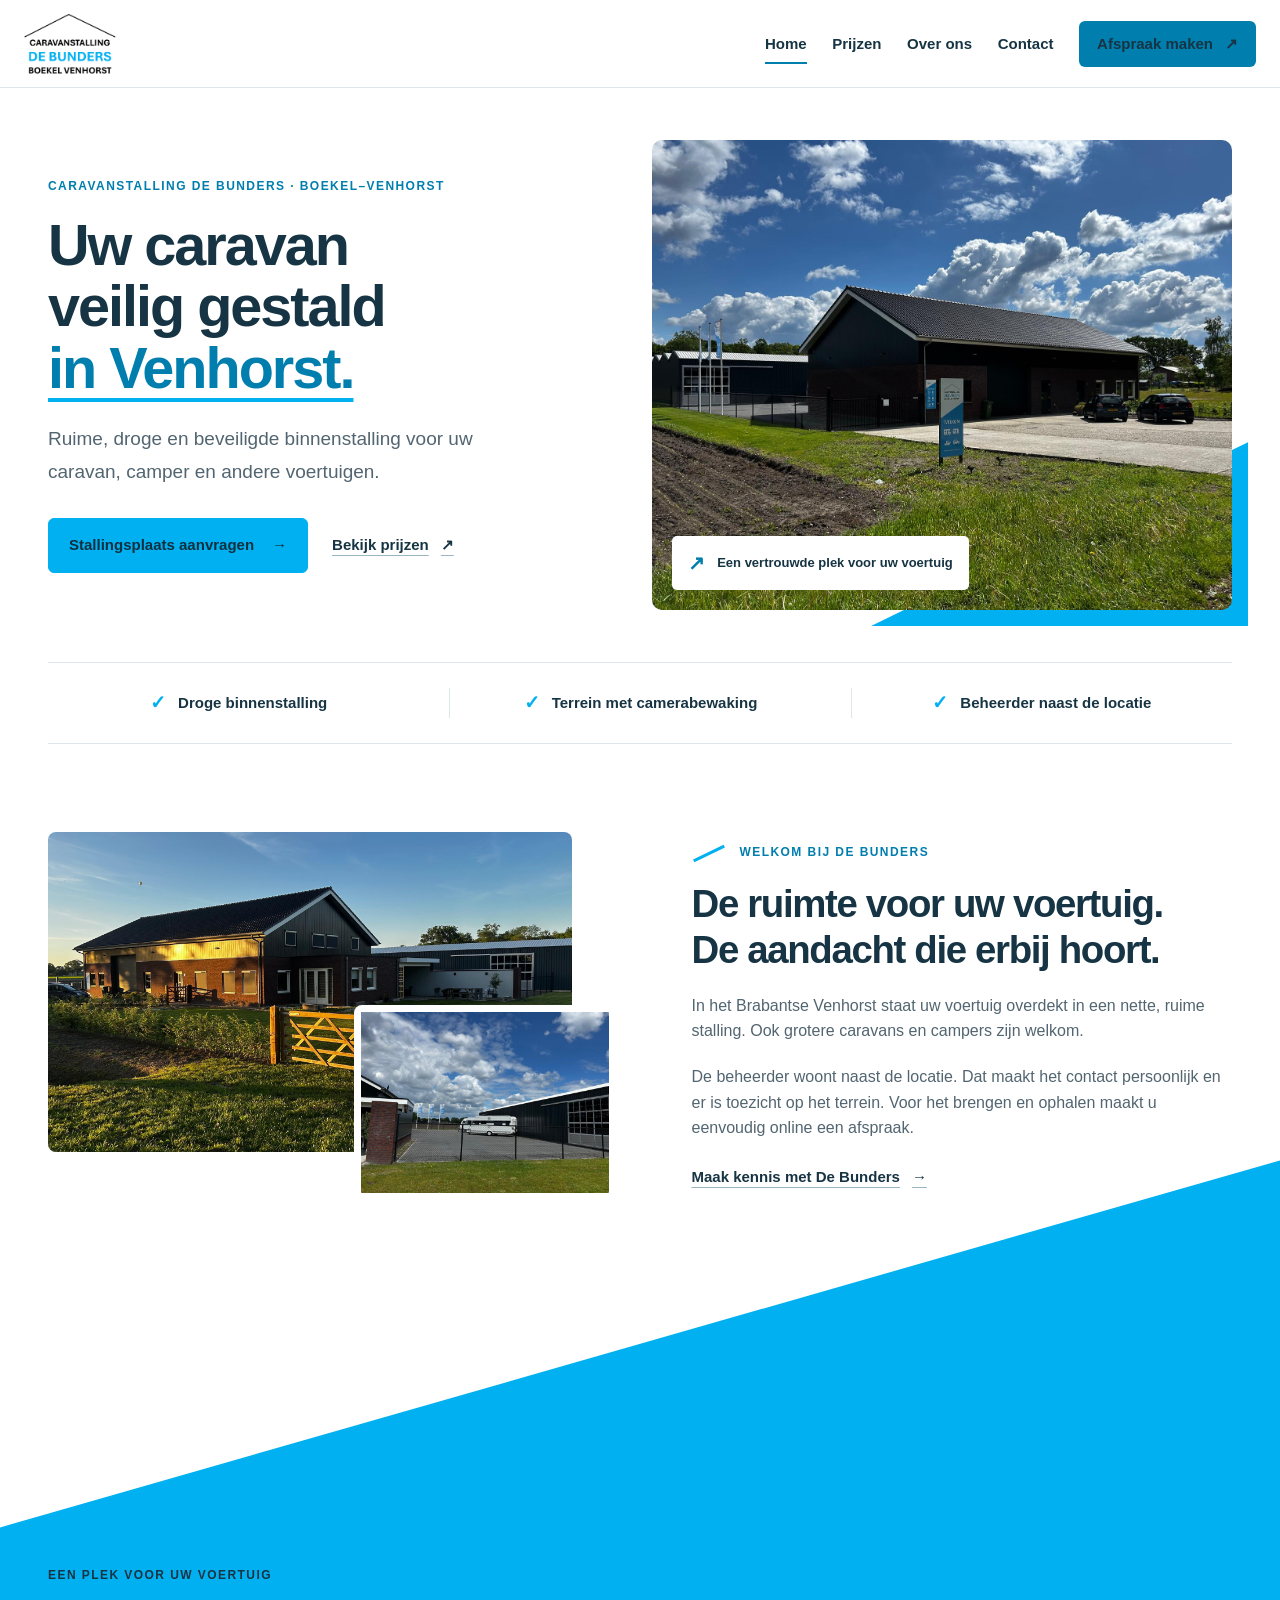
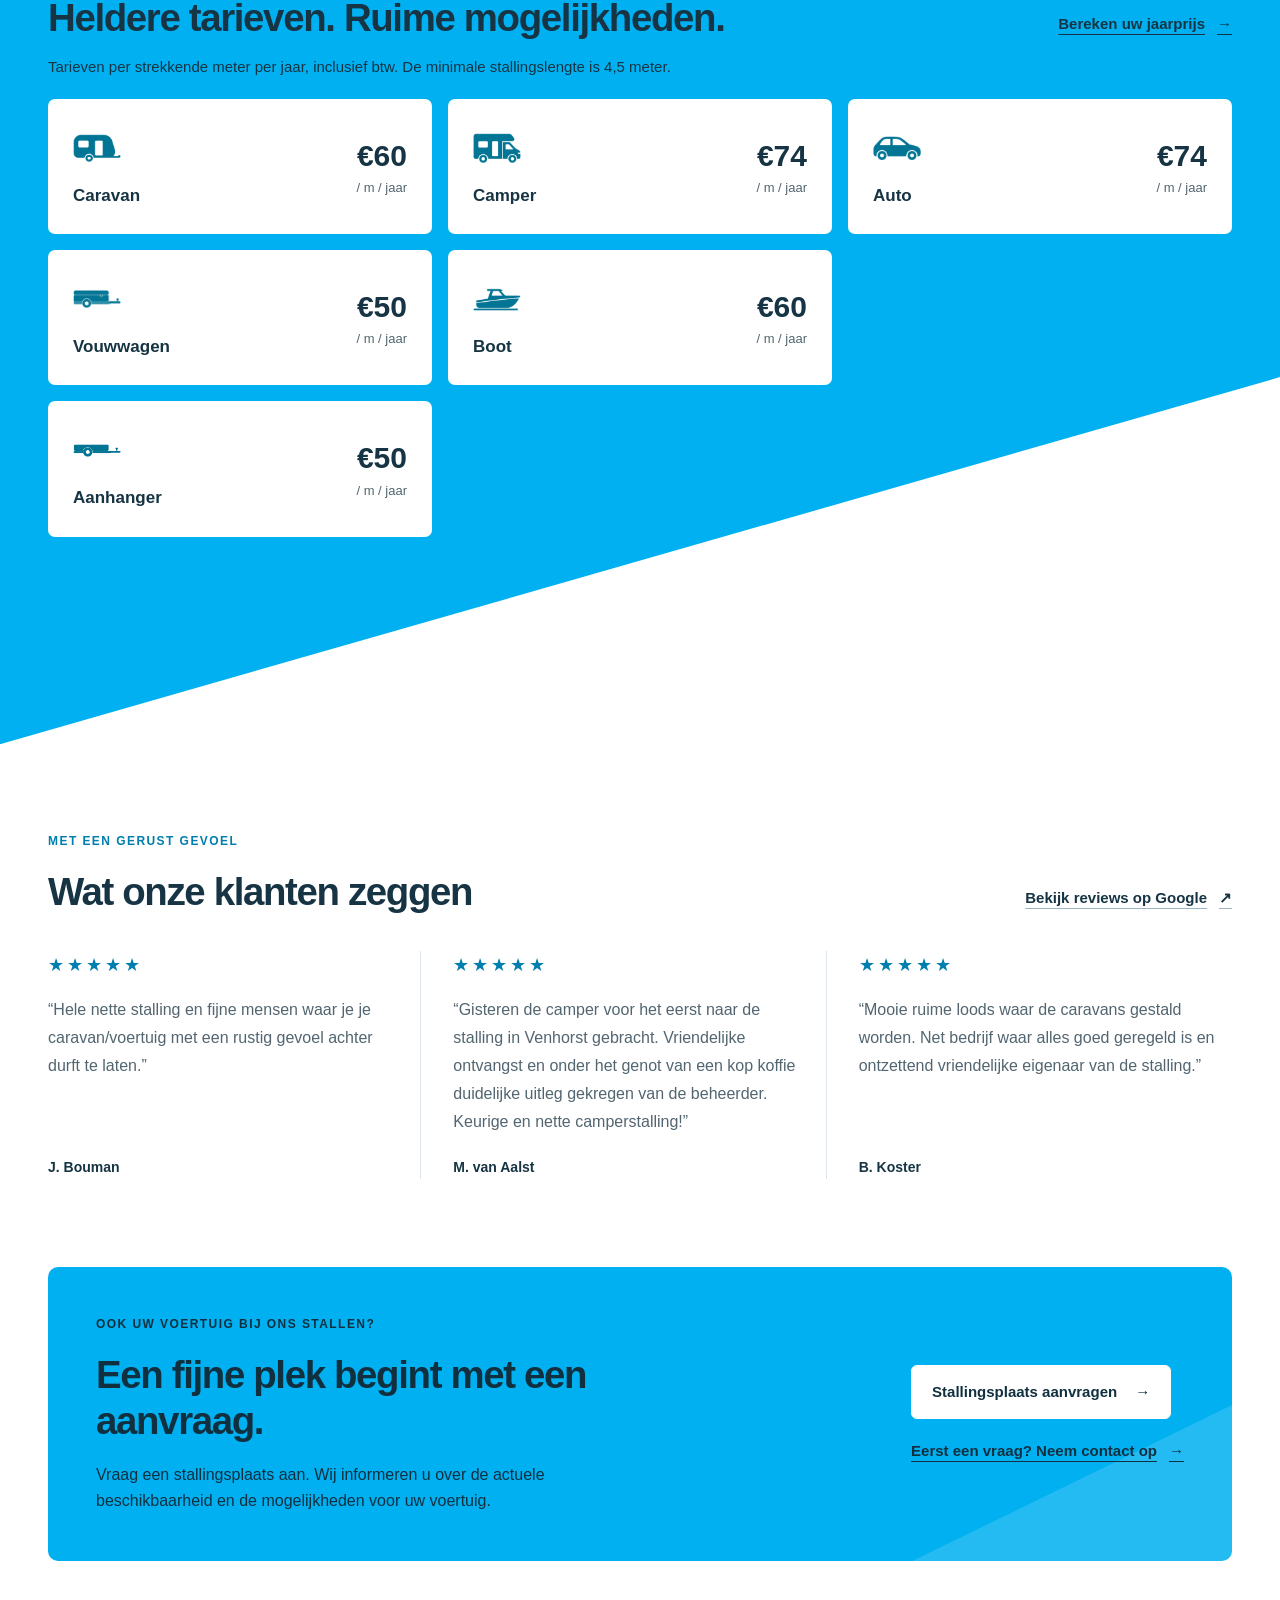
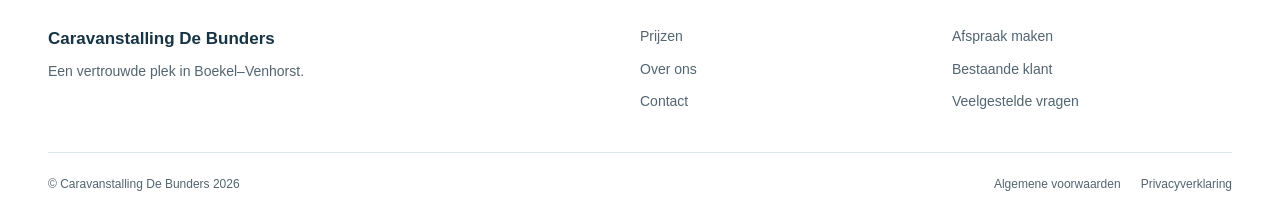
==== index.html @ 7980471f "Vernieuw de homepage met foto's, tarieven en reviews Introduceer aparte homepage- en subpagina-stijl" ====
﻿<!DOCTYPE html>
<html lang="nl">
<head>
  <meta charset="UTF-8">
  <meta name="viewport" content="width=device-width, initial-scale=1.0">
  <meta name="description" content="Veilige, droge en ruime binnenstalling in Venhorst voor uw caravan, camper en andere voertuigen. Bekijk onze tarieven of vraag een stallingsplaats aan bij De Bunders.">
  <title>Caravanstalling De Bunders | Veilig gestald in Venhorst</title>
  <link rel="stylesheet" href="assets/css/style.css">
  <link rel="stylesheet" href="assets/css/home.css">
  <link rel="icon" type="image/png" href="assets/images/Icon.png">
</head>
<body class="home-page">
  <a class="skip-link" href="#inhoud">Ga naar de inhoud</a>
  <header class="navbar">
    <a href="index.html" class="navbar-logo">
      <img src="assets/images/Icon.png" alt="Caravanstalling De Bunders – home" width="1040" height="601">
    </a>
    <button class="nav-toggle" type="button" aria-expanded="false" aria-controls="hoofdmenu">
      <span class="sr-only">Menu openen</span>
      <span></span><span></span><span></span>
    </button>
    <nav class="nav-links" id="hoofdmenu" aria-label="Hoofdnavigatie">
      <a href="index.html" aria-current="page">Home</a>
      <a href="prijzen.html">Prijzen</a>
      <a href="over.html">Over ons</a>
      <a href="contact.html">Contact</a>
      <a href="bestaande-klant.html#afspraak-maken" class="nav-appointment">Afspraak maken <span aria-hidden="true">↗</span></a>
    </nav>
  </header>
  <main id="inhoud">
    <section class="home-intro home-wrap" aria-labelledby="welkom-titel">
      <div class="home-intro-copy">
        <p class="home-eyebrow">Caravanstalling De Bunders · Boekel–Venhorst</p>
        <h1 id="welkom-titel">Uw caravan<br>veilig gestald<br><span>in Venhorst.</span></h1>
        <p class="home-lead">Ruime, droge en beveiligde binnenstalling voor uw caravan, camper en andere voertuigen.</p>
        <div class="home-actions">
          <a href="klant-worden.html" class="home-button">Stallingsplaats aanvragen <span aria-hidden="true">→</span></a>
          <a href="prijzen.html" class="home-text-link">Bekijk prijzen <span aria-hidden="true">↗</span></a>
        </div>
      </div>
      <figure class="home-intro-photo">
        <img src="assets/images/Foto Stalling.jpeg" alt="Het stallingsgebouw van De Bunders met de oprit en het afgesloten terrein" width="1600" height="1200" fetchpriority="high" decoding="async">
        <figcaption><span aria-hidden="true">↗</span> Een vertrouwde plek voor uw voertuig</figcaption>
      </figure>
    </section>
    <div class="home-assurances home-wrap" aria-label="De voordelen van onze stalling">
      <p><span aria-hidden="true">✓</span> Droge binnenstalling</p>
      <p><span aria-hidden="true">✓</span> Terrein met camerabewaking</p>
      <p><span aria-hidden="true">✓</span> Beheerder naast de locatie</p>
    </div>
    <section class="home-location home-wrap home-section" aria-labelledby="locatie-titel">
      <div class="home-location-photos">
        <img class="home-location-main" src="assets/images/Stalling afbeelding over.jpeg" alt="De stalling en de naastgelegen woning in de avondzon" width="4032" height="2268" loading="lazy" decoding="async">
        <img class="home-location-detail" src="assets/images/Foto Stalling 3.jpeg" alt="Caravan op het ruime, afgesloten terrein voor de stallingsloods" width="1600" height="1200" loading="lazy" decoding="async">
      </div>
      <div class="home-location-copy">
        <p class="home-eyebrow">Welkom bij De Bunders</p>
        <h2 id="locatie-titel">De ruimte voor uw voertuig.<br>De aandacht die erbij hoort.</h2>
        <p>In het Brabantse Venhorst staat uw voertuig overdekt in een nette, ruime stalling. Ook grotere caravans en campers zijn welkom.</p>
        <p>De beheerder woont naast de locatie. Dat maakt het contact persoonlijk en er is toezicht op het terrein. Voor het brengen en ophalen maakt u eenvoudig online een afspraak.</p>
        <a href="over.html" class="home-text-link">Maak kennis met De Bunders <span aria-hidden="true">→</span></a>
      </div>
    </section>
    <section class="home-rates home-section home-diagonal-band" aria-labelledby="tarieven-titel">
      <div class="home-wrap">
        <div class="home-section-heading">
          <div><p class="home-eyebrow">Een plek voor uw voertuig</p><h2 id="tarieven-titel">Heldere tarieven. Ruime mogelijkheden.</h2></div>
          <a href="prijzen.html" class="home-text-link">Bereken uw jaarprijs <span aria-hidden="true">→</span></a>
        </div>
        <p class="home-rates-intro">Tarieven per strekkende meter per jaar, inclusief btw. De minimale stallingslengte is 4,5 meter.</p>
        <dl class="home-vehicle-grid">
          <div class="home-vehicle"><dt><img src="assets/images/Caravan.png" alt="" width="48" height="48" loading="lazy">Caravan</dt><dd>€60 <span>/ m / jaar</span></dd></div>
          <div class="home-vehicle"><dt><img src="assets/images/Camper.png" alt="" width="48" height="48" loading="lazy">Camper</dt><dd>€74 <span>/ m / jaar</span></dd></div>
          <div class="home-vehicle"><dt><img src="assets/images/Auto.png" alt="" width="48" height="48" loading="lazy">Auto</dt><dd>€74 <span>/ m / jaar</span></dd></div>
          <div class="home-vehicle"><dt><img src="assets/images/Vouwwagen.png" alt="" width="48" height="48" loading="lazy">Vouwwagen</dt><dd>€50 <span>/ m / jaar</span></dd></div>
          <div class="home-vehicle"><dt><img src="assets/images/Boot.png" alt="" width="48" height="48" loading="lazy">Boot</dt><dd>€60 <span>/ m / jaar</span></dd></div>
          <div class="home-vehicle"><dt><img src="assets/images/Aanhanger2.png" alt="" width="48" height="48" loading="lazy">Aanhanger</dt><dd>€50 <span>/ m / jaar</span></dd></div>
        </dl>
      </div>
    </section>
    <section class="home-reviews home-wrap home-section" aria-labelledby="ervaringen-titel">
      <div class="home-section-heading">
        <div><p class="home-eyebrow">Met een gerust gevoel</p><h2 id="ervaringen-titel">Wat onze klanten zeggen</h2></div>
        <a href="https://www.google.com/search?q=Caravanstalling+De+Bunders+Venhorst+reviews" target="_blank" rel="noopener noreferrer" class="home-text-link">Bekijk reviews op Google <span aria-hidden="true">↗</span></a>
      </div>
      <div class="home-review-grid">
        <figure class="home-review">
          <div class="home-stars" role="img" aria-label="5 van 5 sterren">★★★★★</div>
          <blockquote><p>“Hele nette stalling en fijne mensen waar je je caravan/voertuig met een rustig gevoel achter durft te laten.”</p></blockquote>
          <figcaption>J. Bouman</figcaption>
        </figure>
        <figure class="home-review">
          <div class="home-stars" role="img" aria-label="5 van 5 sterren">★★★★★</div>
          <blockquote><p>“Gisteren de camper voor het eerst naar de stalling in Venhorst gebracht. Vriendelijke ontvangst en onder het genot van een kop koffie duidelijke uitleg gekregen van de beheerder. Keurige en nette camperstalling!”</p></blockquote>
          <figcaption>M. van Aalst</figcaption>
        </figure>
        <figure class="home-review">
          <div class="home-stars" role="img" aria-label="5 van 5 sterren">★★★★★</div>
          <blockquote><p>“Mooie ruime loods waar de caravans gestald worden. Net bedrijf waar alles goed geregeld is en ontzettend vriendelijke eigenaar van de stalling.”</p></blockquote>
          <figcaption>B. Koster</figcaption>
        </figure>
      </div>
    </section>
    <section class="home-request home-wrap" aria-labelledby="aanvraag-titel">
      <div>
        <p class="home-eyebrow">Ook uw voertuig bij ons stallen?</p>
        <h2 id="aanvraag-titel">Een fijne plek begint met een aanvraag.</h2>
        <p>Vraag een stallingsplaats aan. Wij informeren u over de actuele beschikbaarheid en de mogelijkheden voor uw voertuig.</p>
      </div>
      <div class="home-request-actions">
        <a href="klant-worden.html" class="home-button">Stallingsplaats aanvragen <span aria-hidden="true">→</span></a>
        <a href="contact.html" class="home-text-link">Eerst een vraag? Neem contact op <span aria-hidden="true">→</span></a>
      </div>
    </section>
  </main>
  <footer class="home-footer home-wrap">
    <div class="home-footer-grid">
      <div><p class="home-footer-brand">Caravanstalling De Bunders</p><p>Een vertrouwde plek in Boekel–Venhorst.</p></div>
      <nav aria-label="Meer informatie"><a href="prijzen.html">Prijzen</a><a href="over.html">Over ons</a><a href="contact.html">Contact</a></nav>
      <nav aria-label="Voor onze klanten"><a href="bestaande-klant.html#afspraak-maken">Afspraak maken</a><a href="bestaande-klant.html">Bestaande klant</a><a href="bestaande-klant.html#faq">Veelgestelde vragen</a></nav>
    </div>
    <div class="home-footer-bottom"><p>© Caravanstalling De Bunders 2026</p><div><a href="algemene-voorwaarden.html">Algemene voorwaarden</a><a href="privacyverklaring.html">Privacyverklaring</a></div></div>
  </footer>
  <script src="assets/js/navigation.js"></script>
</body>
</html>
---- assets/css/style.css ----
*{
  box-sizing:border-box;
}

html{
  scroll-behavior:smooth;
}

body{
  margin:0;
  padding:0;
  font-family:Aptos, sans-serif;
  overflow-x:hidden;
}

.hero,
.blue,
.diagonal,
.logo h1,
.logo h2,
.logo h3,
.navbar a,
.navbar a::after,
.card,
table,
th,
td,
.price-row,
.price-left,
small,
.footer,
.footer a,
.footer-bottom,
.cta-btn{
  transition:
    background-color 0.2s ease,
    color 0.2s ease,
    border-color 0.2s ease;
}

/* ================= NAVBAR ================= */

.navbar{
    position:fixed;
    top:30px;
    left:0;
    right:0;

    display:flex;
    justify-content:space-between;
    align-items:center;

    padding:0 clamp(20px,5vw,60px);

    z-index:10;
    
}

.navbar-logo img{
    height:60px;
    width:auto;
    display:block;
}

.subpage .hero,
.subpage .hero-content{
  min-height:58vh;
}

.nav-links{
    display:flex;
    gap:30px;
    align-items:center;
}

.navbar a{
  color:black;
  text-decoration:none;
  position:relative;
  transition:color 0.3s ease;
}

.navbar a::after{
  content:"";
  position:absolute;
  left:0;
  bottom:-6px;
  width:0;
  height:3px;
  background:rgb(0,176,240);
  transition:width 0.3s ease;
}

.navbar a:hover{
  color:rgb(0,176,240);
}

.navbar a:hover::after{
  width:100%;
}

.navbar-logo::after{
    display:none;
}

.navbar-logo:hover::after{
    display:none;
}

/* ================= HERO ================= */

.hero{
  position:relative;
  background:white;
  min-height:82vh;
  overflow:hidden;
}

.diagonal{
  position:absolute;
  inset:0;

  background:rgb(0,176,240);

  clip-path:polygon(
    0 100%,
    100% 20%,
    100% 100%,
    0 100%
  );
  margin-bottom:-1px;
}


.hero-content{
  max-width:1600px;
  margin:auto;

  display:flex;
  align-items:flex-start;

  min-height:82vh;

  padding:
    clamp(100px,12vw,160px)
    clamp(20px,5vw,70px)
    0
    clamp(20px,5vw,70px);

  position:relative;
  z-index:2;
}

.hero-image{

    flex:1;

    display:flex;
    justify-content:flex-end;
    align-items:center;

}

.hero-image img{

    width:200%;
    max-width:900px;

    height:450px;

    object-fit:cover;

    border-radius:30px;

    box-shadow:0 30px 60px rgba(0,0,0,.18);

    transition:.35s;

}

.hero-image img:hover{

    transform:scale(1.03);

}

/* ================= LOGO ================= */

.logo{
  position:relative;
  margin-top:20px;
  width:min(700px,90vw);
  transform:scale(0.8);
  transform-origin:top left;
}

@media (min-width:1600px){

  .logo{
    transform:scale(0.8) translateY(90px);
    transform-origin:top left;
  }

}

/* TITELS */

.logo h1{
  margin:0;
  font-size:clamp(28px,4vw,56px);
  font-weight:bold;
}

.logo h2{
  margin:0;
  font-size:clamp(42px,6vw,83px);
  font-weight:bold;
  color:rgb(0,176,240);
}

.logo h3{
  margin:0;
  font-size:clamp(28px,4vw,55px);
  font-weight:bold;
}

/* ================= BUTTON ================= */

.cta-btn{
  display:inline-block;
  margin-top:50px;

  text-decoration:none;
  font-size:clamp(18px,2vw,26px);
  font-weight:bold;

  color:white;
  background:rgb(0,176,240);

  padding:16px 40px;
  border-radius:14px;

  transition:
    transform 0.25s ease,
    box-shadow 0.25s ease;

  will-change:transform;
}

.cta-btn:hover{
  transform:translateY(-4px);
  box-shadow:0 12px 25px rgba(0,0,0,0.15);
}



/* ================= BLAUW GEDEELTE ================= */

.blue{
  background:rgb(0,176,240);
  color:white;

  min-height:100vh;

  padding:
    20px
    clamp(20px,5vw,60px);

  box-sizing:border-box;
}

.container{
  max-width:1600px;
  margin:auto;
}

.blue h1{
  text-align:center;
  font-size:clamp(32px,4vw, 40px);
  margin-bottom:40px;
}

.blue h2{
  text-align:center;
}

/* ================= FLEX ================= */

.flex{
  display:flex;
  flex-wrap:wrap;
  gap:30px;
  align-items:flex-start;
}

.half{
  flex:1 1 500px;
}

.quarter{
  flex:1 1 250px;
}

/* ================= CARDS ================= */

.card{
  background:rgba(255,255,255,0.08);

  border-radius:30px;
  padding:30px;

  transition:
    transform 0.3s ease,
    box-shadow 0.3s ease;

  will-change:transform;
}

.card:hover{
  transform:translateY(-8px);
  box-shadow:0 20px 40px rgba(0,0,0,0.15);
}

.vehicle-card{
  padding:18px 25px;
}

.vehicle-name{
    display:flex;
    align-items:center;
    gap:12px;

    color:black;
    font-weight:600;
}

.vehicle-name img{
    width:32px;
    height:32px;
    object-fit:contain;
}

/* ================= TABLE ================= */

table{
  width:100%;
  border-collapse:collapse;
  background:white;
  color:black;
  font-size:clamp(16px,1.5vw,22px);
  border-radius:20px;
  overflow:hidden;
}

th{
    text-align:left;
    padding:22px 20px;

    background:rgb(0,176,240);
    color:white;

    font-weight:bold;
}

td{
  padding:18px 20px;
  border-bottom:1px solid #e8e8e8;
}


/* ================= PRIJZEN ================= */

.price-row{
  display:flex;
  justify-content:space-between;
  align-items:center;

  gap:20px;

  padding:10px 0;

  border-bottom:1px solid rgba(255,255,255,0.25);

  font-size:clamp(16px,1.5vw,22px);

  transition:
    background 0.25s ease,
    padding-left 0.25s ease;
}

.price-row:hover{
  background:none;
}

.price-left{
  display:flex;
  align-items:center;
  gap:18px;
}

.price-left img{
  width:42px;
  height:42px;
  object-fit:contain;
}

small{
  font-size:14px;
}

.price-row-vehicle{
  display:flex;
  justify-content:space-between;
  align-items:center;

  gap:20px;

  padding:10px 0;

  font-size:clamp(16px,1.5vw,22px);
}

/* ================= VINKJES ================= */

.expectations{
  display:flex;
  justify-content:center;
  gap:100px;
  margin-top:30px;
}

.expectations p{
  margin:18px 0;
  font-size:18px;
}

.check{
  color:rgb(0,176,240);
  font-weight:bold;
}

/* ================= GALLERY ================= */

.gallery{
  margin-top:80px;
  margin-bottom:100px;

  display:flex;
  flex-wrap:wrap;

  gap:20px;
}

.gallery img{
  flex:1 1 350px;

  height:320px;

  object-fit:cover;

  border-radius:20px;

  transition:
    transform 0.4s ease,
    box-shadow 0.4s ease;

  will-change:transform;
}

.gallery img:hover{
  transform:scale(1.04);
  box-shadow:0 20px 40px rgba(0,0,0,0.18);
}

/* ================= FOOTER ================= */

.footer{
  background:white;
  padding:
    clamp(50px,6vw,70px)
    clamp(20px,6vw,80px);
}

.footer-grid{
  max-width:1400px;

  margin:auto;

  display:flex;
  justify-content:space-between;
  align-items:flex-start;

  gap:60px;
  flex-wrap:wrap;
}

.footer a{
  display:block;

  font-size:clamp(16px,1.0vw,20px);

  color:black;
  text-decoration:none;

  margin-bottom:18px;

  transition:
    color 0.25s ease,
    padding-left 0.25s ease;
}

.footer a:hover{
  color:rgb(0,176,240);
  padding-left:8px;
}

.footer-bottom{
  background:rgb(0,176,240);

  color:white;

  text-align:center;

  padding:18px;

  font-size:clamp(14px,1.2vw,18px);
}

/* ================= TABLET ================= */

@media (max-width:1100px){

  .roof{
    top:-140px;
  }

  .gallery img{
    height:280px;
  }
}

/* ================= MOBIEL ================= */

@media (max-width:900px){

  .navbar{
    position:static;

    justify-content:center;
    flex-wrap:wrap;

    padding:20px;

    background:white;
  }

  .hero{
    min-height:auto;
  }

  .hero-content{
    min-height:auto;

    padding:
      120px
      20px
      80px
      20px;
  }

  .logo{
    width:100%;
  }

  .roof{
    top:-110px;
    left:0;
  }

  .flex{
    flex-direction:column;
  }

  .half{
    width:100%;
  }

  .gallery{
    flex-direction:column;
  }

  .gallery img{
    width:100%;
    height:260px;
  }

  .footer-grid{
    flex-direction:column;
    gap:20px;
  }

  .price-row{
    flex-direction:column;
    align-items:flex-start;
  }
}

/* ================= KLEINE TELEFOONS ================= */

@media (max-width:500px){

  .roof{
    display:none;
  }

  .logo h1{
    font-size:28px;
  }

  .logo h2{
    font-size:42px;
  }

  .logo h3{
    font-size:28px;
  }

  .cta-btn{
    width:100%;
    text-align:center;
  }

  table{
    font-size:14px;
  }
}

/* ================= SCROLL THEME ================= */

body.scrolled .hero{
  background:rgb(0,176,240);
}

body.scrolled .diagonal{
  background:white;
}

body.scrolled .blue{
  background:white;
  color:black;
}

/* LOGO */

body.scrolled .logo h1,
body.scrolled .logo h2,
body.scrolled .logo h3{
  color:white;
}

/* NAVBAR */

body.scrolled .navbar{
  top:0;
  left:0;
  right:0;

  justify-content:space-between;

  background:rgb(0,176,240);

  padding:20px 40px;
}

body.scrolled .navbar a{
  color:white;
}

body.scrolled .navbar a::after{
  background:white;
}

.blue .check{
  color:white;
}

body.scrolled .blue .check{
  color:rgb(0,176,240);
}

body.scrolled .navbar-logo img{
  content:url("../images/Icon_wit.png");
}

/* KNOP */

body.scrolled .hero-btn{
  background:white;
  color:rgb(0,176,240);
}

/* TITELS ONDERSTE GEDEELTE */

body.scrolled .blue h1{
  color:black;
}

/* KAARTEN BLAUW HOUDEN */

body.scrolled .card{
  background:rgb(0,176,240);
  color:white;
}

/* TABEL WIT OP BLAUW HOUDEN */

body.scrolled table{
    background:white;
    color:black;
}

body.scrolled th{
    background:rgb(0,176,240);
    color:white;
}

body.scrolled td{
    color:black;
}

/* PRIJZEN WIT OP BLAUW HOUDEN */

body.scrolled .price-row{
  border-bottom:1px solid rgba(255,255,255,0.25);
}

body.scrolled .price-left,
body.scrolled small{
  color:white;
}

/* FOOTER BLAUW */

body.scrolled .footer{
  background:rgb(0,176,240);
}

body.scrolled .footer a{
  color:white;
}

body.scrolled .footer a:hover{
  color:white;
  opacity:0.8;
}

/* COPYRIGHT BALK WIT */

body.scrolled .footer-bottom{
  background:white;
  color:black;
}

.info-title{
  color:white;
}

body.scrolled .info-title{
  color:rgb(0,176,240);
}

.info-text{
  color:white;
}

body.scrolled .info-text{
  color:black;
}

/* ================= STATISCHE SUBPAGINA'S ================= */

.subpage .hero{
  background:rgb(0,176,240);
}

.subpage .diagonal{
  background:white;
}

.subpage .logo .page-hero-title{
  color:white;
}

.subpage .blue{
  background:white;
  color:black;
}

.subpage .navbar{
  top:0;
  padding:20px 40px;
  background:rgb(0,176,240);
}

.subpage .navbar a{
  color:white;
}

.subpage .navbar a::after{
  background:white;
}

.subpage .navbar-logo img{
  content:url("../images/Icon_wit.png");
}

.subpage .card{
  border:1px solid rgba(0,136,190,0.14);
  background:#f7fbfd;
  color:black;
}

.subpage .blue .check,
.subpage .info-title,
.subpage .legal-content h2{
  color:rgb(0,136,190);
}

.subpage .info-text{
  color:black;
}

.subpage .legal-updated{
  color:#555;
}

/* CALCULATOR */

.price-calculator{
    width:100%;
    background:white;
    border-radius:20px;
    overflow:hidden;
    box-shadow:0 15px 35px rgba(0,0,0,.08);
}

.price-calculator input{

    width:90px;

    padding:10px;

    border:2px solid rgb(0,176,240);

    border-radius:10px;

    text-align:center;

    font-size:16px;

}

.price-calculator .result{
  font-weight:bold;
}

/* ABOUT */

.timeline-row{
  display:flex;
  align-items:center;
  gap:80px;
  margin:120px 0;
  position:relative;
}

.timeline-row.reverse{
  flex-direction:row;
}

.timeline-text{
  flex:1;
}

.timeline-text h2{
  color:rgb(0,176,240);
  margin-bottom:20px;
}

.timeline-text p{
  font-size:18px;
  line-height:1.8;
}

.timeline-year{
  display:inline-block;

  background:rgb(0,176,240);
  color:white;

  padding:10px 20px;
  border-radius:999px;

  font-weight:bold;

  margin-bottom:25px;
}

.about-image{
  flex:1;
  overflow:hidden;
  border-radius:25px;
}

.about-image img{
  width:100%;
  display:block;
  border-radius:25px;

  transition:
    transform .5s ease,
    box-shadow .5s ease;
}

.about-image img:hover{
  transform:scale(1.05);
  box-shadow:0 20px 40px rgba(0,176,240,.25);
}

.timeline-row::before{
  content:"";

  position:absolute;

  left:50%;
  top:-60px;

  width:4px;
  height:120px;

  background:rgb(0,176,240);

  transform:translateX(-50%);
}

.timeline-row{
  opacity:0;
  transform:translateY(80px);
  transition:
    opacity 0.8s ease,
    transform 0.8s ease;
}

.timeline-row.show{
  opacity:1;
  transform:translateY(0);
}

/* ================= CONTACT PAGINA ================= */

.contact-flex{
    display:flex;
    align-items:center;
    justify-content:space-between;
    gap:80px;
    margin:80px 0;
}

.contact-info{
    flex:0 0 42%;
}

.contact-info h2{
    color:rgb(0,176,240);
    margin-bottom:40px;
    text-align:left;
}

.contact-item{
    display:flex;
    align-items:flex-start;
    gap:18px;
    margin-bottom:28px;
    font-size:22px;
    line-height:1.8;
}

.contact-item i{
    width:30px;
    color:rgb(0,176,240);
    font-size:24px;
    margin-top:4px;
    flex-shrink:0;
    text-align:center;
}

.contact-item span{
    display:block;
}

.contact-photo{
    flex:1;
}

.contact-photo img{
    width:100%;
    height:auto;
    display:block;

    border-radius:25px;
    box-shadow:0 20px 50px rgba(0,0,0,.15);

    transition:.35s;
}

.contact-photo img:hover{
    transform:scale(1.03);
}

@media(max-width:900px){

.contact-flex{
    flex-direction:column;
    gap:50px;
}

.contact-info,
.contact-photo{
    flex:1;
    width:100%;
}

.contact-photo img{
    margin:auto;
    max-width:100%;
}

}

.address{
    display:flex;
    flex-direction:column;
    gap:2px;
}

.address span{
    margin-left:0;
}

/* FAQ */

.faq-item{
    background:white;
    border-radius:18px;
    margin-bottom:18px;
    overflow:hidden;
    box-shadow:0 10px 25px rgba(0,0,0,.08);
}

.faq-question{
    width:100%;
    border:none;
    background:white;
    cursor:pointer;

    display:flex;
    justify-content:space-between;
    align-items:center;

    padding:24px 30px;

    font-size:20px;
    font-weight:600;

    color:#333;
}

.faq-question i{
    color:rgb(0,176,240);
    transition:.3s;
}

.faq-answer{
    max-height:0;
    overflow:hidden;
    transition:max-height .35s ease;
}

.faq-answer p{
    padding:0 30px 25px;
    line-height:1.8;
    margin:0;
}

.faq-item.active .faq-answer{
    max-height:250px;
}

.faq-item.active i{
    transform:rotate(180deg);
}

/* ================= BESTAANDE KLANT ================= */

.card{
    transition:
        transform .35s ease,
        box-shadow .35s ease;
}

.card:hover{

    transform:translateY(-10px);

    box-shadow:
    0 20px 45px rgba(0,176,240,.18);

}

html{
    scroll-behavior:smooth;
}

/* ================= REVIEWS ================= */

.reviews-section{
    margin:100px 0;
}

.reviews-section h1{
    text-align:center;
    margin-bottom:50px;
}

.reviews{
    display:flex;
    gap:20px;
    flex-wrap:wrap;
}

.review-card{

    flex:1 1 350px;

    background:white;
    color:#333;

    border-radius:25px;
    padding:35px;

    box-shadow:0 15px 35px rgba(0,0,0,.08);

    transition:
        transform .3s ease,
        box-shadow .3s ease;
}

.review-card:hover{
    transform:translateY(-8px);
    box-shadow:0 20px 45px rgba(0,176,240,.18);
}

.stars{
    color:rgb(0,176,240);
    font-size:28px;
    letter-spacing:4px;
    margin-bottom:20px;
}

.review-card p{
    line-height:1.8;
    font-size:17px;
    margin-bottom:25px;
}

.review-card h3{
    margin:0;
    color:rgb(0,176,240);
    font-size:18px;
}

/* ================= BASIS, TOEGANKELIJKHEID & MOBIEL ================= */

img{
  max-width:100%;
}

a:focus-visible,
button:focus-visible,
input:focus-visible,
[tabindex]:focus-visible{
  outline:3px solid #ffcf33;
  outline-offset:4px;
}

.skip-link{
  position:fixed;
  top:10px;
  left:10px;
  z-index:100;
  padding:12px 18px;
  border-radius:8px;
  color:white;
  background:#111;
  transform:translateY(-150%);
}

.skip-link:focus{
  transform:translateY(0);
}

.sr-only{
  position:absolute;
  width:1px;
  height:1px;
  padding:0;
  margin:-1px;
  overflow:hidden;
  clip:rect(0,0,0,0);
  white-space:nowrap;
  border:0;
}

.nav-toggle{
  display:none;
  width:46px;
  height:42px;
  padding:9px;
  border:0;
  border-radius:8px;
  color:inherit;
  background:transparent;
  cursor:pointer;
}

.nav-toggle > span:not(.sr-only){
  display:block;
  height:3px;
  margin:4px 0;
  border-radius:3px;
  background:currentColor;
}

.navbar a[aria-current="page"]::after{
  width:100%;
}

.logo .brand-primary,
.logo .brand-name,
.logo .brand-location{
  margin:0;
  line-height:1.05;
  font-weight:bold;
}

.logo .brand-primary{
  font-size:clamp(28px,4vw,56px);
}

.logo .brand-name{
  color:rgb(0,176,240);
  font-size:clamp(42px,6vw,83px);
}

.logo .brand-location{
  font-size:clamp(28px,4vw,55px);
}

.logo .page-hero-title{
  margin:0;
  max-width:100%;
  color:black;
  font-size:clamp(42px,6vw,83px);
  font-weight:bold;
  line-height:1.05;
}

body.scrolled .logo .brand-primary,
body.scrolled .logo .brand-name,
body.scrolled .logo .brand-location{
  color:white;
}

.section-title{
  margin-top:80px;
  text-align:center;
  font-size:clamp(32px,4vw,40px);
}

.section-title-spaced{
  margin-top:120px;
}

.table-scroll{
  width:100%;
  overflow-x:auto;
  border-radius:20px;
  -webkit-overflow-scrolling:touch;
}

.table-scroll table{
  min-width:850px;
}

.price-calculator .vehicle-name img{
  filter:brightness(0);
}

.reviews-section h2{
  text-align:center;
  margin-bottom:50px;
}

.contact-item a{
  color:inherit;
  text-decoration-thickness:2px;
  text-underline-offset:4px;
}

@media (max-width:900px){
  .navbar-logo img{
    content:url("../images/Icon_wit.png");
  }
}

@media (max-width:900px){
  .navbar,
  body.scrolled .navbar{
    position:fixed;
    top:0;
    left:0;
    right:0;
    justify-content:space-between;
    padding:12px 20px;
    background:rgb(0,176,240);
  }

  .subpage .navbar{
    padding:12px 20px;
  }

  .navbar a,
  body.scrolled .navbar a{
    color:white;
  }

  .nav-toggle{
    display:block;
    color:white;
  }

  .nav-links{
    position:absolute;
    top:100%;
    left:0;
    right:0;
    display:none;
    flex-direction:column;
    align-items:stretch;
    gap:0;
    padding:8px 20px 20px;
    background:rgb(0,176,240);
    box-shadow:0 12px 25px rgba(0,0,0,.15);
  }

  .nav-links.is-open{
    display:flex;
  }

  .nav-links a{
    padding:13px 4px;
  }

  .hero-content{
    padding-top:140px;
  }

  .subpage .hero,
  .subpage .hero-content{
    min-height:52vh;
  }

  .expectations{
    flex-direction:column;
    gap:0;
    align-items:flex-start;
    max-width:560px;
    margin-left:auto;
    margin-right:auto;
  }

  .timeline-row,
  .timeline-row.reverse{
    flex-direction:column;
    gap:35px;
    margin:70px 0;
  }

  .timeline-row::before{
    display:none;
  }

  .reviews-section{
    padding:0 20px;
  }

  .price-row-vehicle{
    flex-direction:column;
    align-items:flex-start;
  }

  .section-title-spaced{
    margin-top:70px;
  }
}

@media (max-width:500px){
  .logo .brand-primary,
  .logo .brand-location{
    font-size:28px;
  }

  .logo .brand-name{
    font-size:42px;
  }
}

@media (prefers-reduced-motion:reduce){
  *,
  *::before,
  *::after{
    scroll-behavior:auto !important;
    transition-duration:0.01ms !important;
    animation-duration:0.01ms !important;
    animation-iteration-count:1 !important;
  }

  .timeline-row{
    opacity:1;
    transform:none;
  }
}

.navbar-solid{
  top:0;
  padding-top:18px;
  padding-bottom:18px;
  color:white;
  background:rgb(0,176,240);
}

.navbar-solid a{
  color:white;
}

.navbar-solid a::after{
  background:white;
}

.legal-page{
  min-height:70vh;
  padding:150px clamp(20px,5vw,60px) 90px;
  background:#f7fbfd;
}

.legal-content{
  max-width:900px;
}

.legal-content h2{
  margin-top:38px;
  text-align:left;
  color:white;
}

.legal-content p{
  font-size:18px;
  line-height:1.8;
}

.legal-intro{
  font-size:21px !important;
}

.legal-updated{
  margin-top:50px;
  font-size:15px !important;
  color:rgba(255,255,255,0.8);
}

body.scrolled .legal-content h2{
  color:rgb(0,136,190);
}

body.scrolled .legal-updated{
  color:#555;
}

@media (min-width:901px){
  .subpage .hero,
  .subpage .hero-content{
    min-height:58vh;
  }
}

/* ================= GEDEELDE NAVBAR ================= */
:root { --roof-angle:-26deg; --roof-ratio:2.0503; }

.navbar,
body.scrolled .navbar,
.subpage .navbar,
.home-page:not(.scrolled) .navbar {
  top:0; left:0; right:0;
  height:88px;
  padding:0 max(24px, calc((100vw - 1240px) / 2));
  background:#fff;
  border-bottom:1px solid #dce6eb;
  isolation:isolate;
}
.navbar::before { content:none; }
.navbar-logo,
.subpage .navbar-logo {
  position:relative; align-self:center; margin:0; flex-shrink:0;
  opacity:1; visibility:visible; transform:none;
}
.navbar-logo img,
body.scrolled .navbar-logo img,
.subpage .navbar-logo img {
  height:60px; width:auto; content:url("../images/Icon.png");
}
.navbar .nav-links,
body.scrolled .navbar .nav-links {
  position:relative; align-self:center; height:auto; margin-left:auto;
  padding:0; gap:clamp(18px,2vw,30px); background:#fff;
}
.navbar .nav-links a,
body.scrolled .navbar .nav-links a,
.home-page:not(.scrolled) .navbar .nav-links a {
  display:flex; align-items:center; color:#163443;
  font-size:15px; font-weight:600; text-shadow:none;
}
.navbar .nav-links a:hover { color:#007eae; }
.navbar .nav-links a::after,
body.scrolled .navbar .nav-links a::after {
  bottom:-8px; height:2px; background:#007eae;
}
.navbar .nav-links .nav-appointment,
body.scrolled .navbar .nav-links .nav-appointment {
  padding:11px 18px; gap:12px; border-radius:6px;
  background:#007eae; color:#fff;
}
.navbar .nav-links .nav-appointment:hover { background:#00658d; }
.navbar .nav-links .nav-appointment::after { display:none; }

/* Een vaste verhouding houdt de daklijn op alle schermen op 26 graden. */
.subpage .diagonal {
  inset:auto 0 0 auto; width:min(52vw, 600px); height:auto;
  aspect-ratio:var(--roof-ratio);
  clip-path:polygon(0 100%,100% 0,100% 100%);
}

@media (max-width:900px) {
  .navbar, body.scrolled .navbar, .subpage .navbar,
  .home-page:not(.scrolled) .navbar { height:72px; padding:0 24px; }
  .navbar-logo img, body.scrolled .navbar-logo img { height:48px; }
  .nav-toggle {
    position:absolute; top:13px; right:18px; width:46px; height:46px;
    margin:0; color:#163443; background:transparent; z-index:2;
  }
  .nav-toggle > span:not(.sr-only) { background:currentColor; }
  .navbar .nav-links, body.scrolled .navbar .nav-links {
    position:absolute; top:100%; left:0; right:0;
    align-self:auto; height:auto; margin:0; padding:12px 24px 24px; gap:0;
    border-bottom:1px solid #dce6eb; box-shadow:0 12px 20px #16344310;
  }
  .navbar .nav-links a, body.scrolled .navbar .nav-links a { display:block; }
  .navbar .nav-links a::after, body.scrolled .navbar .nav-links a::after { bottom:7px; }
  .navbar .nav-links .nav-appointment { width:fit-content; margin-top:12px; }
}

/* Houd de afspraaksectie zichtbaar onder de vaste navigatie. */
#afspraak-maken { scroll-margin-top:110px; }
---- assets/css/home.css ----
/* Homepage: vaste kleuren en een rustige indeling, los van het scrollthema. */
.home-page {
  --home-ink:#163443;
  --home-muted:#526570;
  --home-accent:#007eae;
  --home-brand:#00b0f0;
  --home-line:#dce6eb;
  background:#fff;
  color:var(--home-ink);
  font-family:Aptos, "Segoe UI", sans-serif;
  line-height:1.6;
}
.home-page .home-wrap { width:min(1240px, calc(100% - 96px)); margin-inline:auto; }
.home-page h1, .home-page h2 { font-weight:650; letter-spacing:-.035em; }
.home-page h2 { margin:0; font-size:clamp(28px, 3vw, 40px); line-height:1.2; }
.home-page .home-eyebrow { margin:0 0 18px; color:var(--home-accent); font-size:12px; font-weight:700; letter-spacing:.12em; text-transform:uppercase; }
.home-section { padding-block:88px; }

/* De homepage gebruikt dezelfde rechte navigatie als de overige pagina's. */
.home-page .navbar, .home-page:not(.scrolled) .navbar { position:sticky; }
.home-page #inhoud { scroll-margin-top:110px; }

.home-intro { display:grid; grid-template-columns:1fr 1.05fr; align-items:center; gap:52px; padding-block:52px; }
.home-intro h1 { margin:0; font-size:clamp(42px, 4.5vw, 64px); line-height:1.07; }
.home-intro h1 span { color:var(--home-accent); text-decoration:underline; text-decoration-color:var(--home-brand); text-decoration-thickness:4px; text-underline-offset:10px; }
.home-lead { max-width:460px; margin:24px 0 0; color:var(--home-muted); font-size:19px; line-height:1.7; }
.home-actions { display:flex; align-items:center; flex-wrap:wrap; gap:20px 24px; margin-top:30px; }
.home-button { display:inline-flex; justify-content:center; align-items:center; gap:18px; padding:15px 20px; border:1px solid var(--home-brand); border-radius:6px; background:var(--home-brand); color:#103040; text-decoration:none; font-size:15px; font-weight:700; line-height:1.5; transition:background .2s; }
.home-button:hover { background:#70d9ff; border-color:#70d9ff; }
.home-text-link { display:inline-flex; align-items:center; gap:12px; color:var(--home-ink); font-size:15px; font-weight:650; text-decoration:underline; text-decoration-color:#9bb5c2; text-underline-offset:5px; }
.home-text-link:hover { color:var(--home-accent); text-decoration-color:currentColor; }
.home-intro-photo { position:relative; margin:0; isolation:isolate; }
.home-intro-photo::before { content:""; position:absolute; right:-16px; bottom:-16px; width:65%; aspect-ratio:var(--roof-ratio); background:var(--home-brand); clip-path:polygon(0 100%,100% 0,100% 100%); z-index:-1; }
.home-intro-photo > img { display:block; width:100%; height:470px; object-fit:cover; object-position:58% center; border-radius:10px; }
.home-intro-photo figcaption { position:absolute; bottom:20px; left:20px; right:20px; width:fit-content; max-width:calc(100% - 40px); display:flex; align-items:center; gap:12px; padding:11px 16px; border-radius:5px; background:#fff; font-size:13px; font-weight:600; }
.home-intro-photo figcaption span { color:var(--home-accent); font-size:20px; }
.home-assurances { display:grid; grid-template-columns:repeat(3,1fr); gap:20px; padding-block:25px; border-block:1px solid var(--home-line); }
.home-assurances p { display:flex; justify-content:center; align-items:center; gap:12px; margin:0; font-size:15px; font-weight:600; }
.home-assurances p + p { border-left:1px solid var(--home-line); }
.home-assurances span { color:var(--home-brand); font-size:19px; }

.home-location { display:grid; grid-template-columns:1.05fr 1fr; align-items:center; gap:76px; }
.home-location-photos { position:relative; padding:0 44px 48px 0; }
.home-location-main { display:block; width:100%; height:320px; object-fit:cover; border-radius:8px; }
.home-location-detail { position:absolute; right:0; bottom:0; width:46%; height:auto; aspect-ratio:4/3; object-fit:cover; border:7px solid white; border-radius:8px; }
.home-location-copy > p:not(.home-eyebrow) { color:var(--home-muted); margin:20px 0; font-size:16px; }
.home-location-copy > a { margin-top:4px; }
/* Het blauwe tarievenvlak heeft twee rustige, parallelle schuine randen.
   Een helling van 16 graden houdt de overgangen compact.
   Alleen de achtergrond wordt uitgesneden; tekst en kaarten blijven recht. */
.home-diagonal-band {
  --diagonal-depth:28.6745vw;
  position:relative;
  background:var(--home-brand);
  clip-path:polygon(
    0 var(--diagonal-depth), 100% 0,
    100% calc(100% - var(--diagonal-depth)), 0 100%
  );
}
.home-diagonal-band.home-section {
  margin-top:calc(-1 * clamp(40px, 10vw, 144px));
  padding-top:calc(var(--diagonal-depth) + clamp(24px, 3vw, 40px));
  padding-bottom:calc(var(--diagonal-depth) * .5 + 24px);
}
.home-page .home-rates .home-eyebrow,
.home-rates .home-rates-intro,
.home-rates .home-text-link { color:var(--home-ink); }
.home-rates .home-text-link { text-decoration-color:currentColor; }
.home-rates .home-text-link:hover { color:#00354b; }
.home-rates .home-vehicle { border-color:transparent; }
.home-section-heading { display:flex; align-items:flex-end; justify-content:space-between; gap:28px; }
.home-section-heading > a { flex-shrink:0; margin-bottom:5px; }
.home-rates-intro { color:var(--home-muted); margin:14px 0 20px; font-size:15px; }
.home-page .home-rates .home-eyebrow { margin-bottom:10px; }
.home-vehicle-grid { display:grid; grid-template-columns:repeat(3,1fr); gap:16px; margin:0; }
.home-vehicle-grid > :last-child { grid-column:1; grid-row:3; }
.home-vehicle { display:flex; align-items:center; justify-content:space-between; gap:16px; padding:24px; background:white; border:1px solid var(--home-line); border-radius:7px; }
.home-vehicle dt { display:flex; flex-direction:column; align-items:flex-start; gap:10px; font-size:17px; font-weight:650; }
.home-vehicle dt img { object-fit:contain; filter:brightness(0) saturate(100%) invert(36%) sepia(36%) saturate(1887%) hue-rotate(156deg) brightness(88%) contrast(101%); }
.home-vehicle dd { margin:0; text-align:right; font-size:30px; font-weight:650; line-height:1.25; }
.home-vehicle dd span { display:block; margin-top:6px; color:var(--home-muted); font-size:13px; font-weight:400; }
.home-review-grid { display:grid; grid-template-columns:repeat(3,1fr); gap:32px; margin-top:36px; }
.home-review { display:flex; flex-direction:column; margin:0; padding:0 24px 0 0; border-right:1px solid var(--home-line); }
.home-review:last-child { border:0; padding-right:0; }
.home-stars { color:var(--home-accent); letter-spacing:3px; font-size:18px; }
.home-review blockquote { margin:16px 0 20px; color:var(--home-muted); font-size:16px; line-height:1.75; }
.home-review blockquote p { margin:0; }
.home-review figcaption { margin-top:auto; font-size:14px; font-weight:650; }
.home-request { display:grid; grid-template-columns:1.25fr 1fr; align-items:center; gap:56px; padding:48px; border-radius:10px; background:var(--home-brand); color:#103040; }
.home-request .home-eyebrow, .home-request p:not(.home-eyebrow) { color:#103040; }
.home-request .home-button { background:white; border-color:white; }
.home-request .home-button:hover { background:#eaf7fc; border-color:#eaf7fc; }
.home-request .home-text-link { color:#103040; text-decoration-color:#103040; }
.home-request h2 { max-width:540px; }
.home-request p:not(.home-eyebrow) { max-width:510px; margin:18px 0 0; color:#103040; }
.home-request-actions { display:flex; flex-direction:column; align-items:flex-start; gap:20px; justify-self:end; }
.home-footer { padding-top:64px; font-size:14px; color:var(--home-muted); }
.home-footer-grid { display:grid; grid-template-columns:2fr 1fr 1fr; gap:32px; padding-bottom:40px; }
.home-footer-brand { margin:0; color:var(--home-ink); font-size:17px; font-weight:700; }
.home-footer-grid p + p { margin:8px 0 0; }
.home-footer nav { display:flex; flex-direction:column; align-items:flex-start; gap:10px; }
.home-footer a { color:var(--home-muted); text-decoration:none; }
.home-footer a:hover { color:var(--home-accent); text-decoration:underline; text-underline-offset:4px; }
.home-footer-bottom { display:flex; justify-content:space-between; flex-wrap:wrap; gap:16px; padding-block:22px; border-top:1px solid var(--home-line); font-size:12px; }
.home-footer-bottom p { margin:0; }
.home-footer-bottom > div { display:flex; flex-wrap:wrap; gap:20px; }

@media (max-width:1100px) {
  .home-intro { gap:32px; }
  .home-intro-photo > img { height:440px; }
  .home-location { gap:40px; }
  .home-section-heading { align-items:flex-start; flex-direction:column; gap:20px; }
  .home-request { gap:32px; padding:36px; }
}
@media (max-width:900px) {
  .home-page .home-wrap { width:calc(100% - 48px); }
  .home-intro { gap:24px; padding-block:60px 40px; }
  .home-intro h1 { font-size:clamp(37px, 5.4vw, 48px); }
  .home-intro .home-eyebrow { font-size:11px; letter-spacing:.08em; }
  .home-lead { font-size:17px; }
  .home-intro-photo > img { height:420px; }
  .home-intro-photo figcaption { left:12px; right:12px; bottom:12px; max-width:calc(100% - 24px); padding:8px 12px; }
  .home-assurances { gap:12px; }
  .home-assurances p { font-size:13px; gap:8px; }
  .home-section { padding-block:64px; }
  .home-location { gap:32px; }
  .home-location-photos { padding:0 20px 40px 0; }
  .home-location-main { height:340px; }
  .home-location-detail { width:64%; }
  .home-vehicle-grid { grid-template-columns:repeat(2,1fr); }
  .home-vehicle-grid > :last-child { grid-column:auto; grid-row:auto; }
  .home-review-grid { gap:20px; }
  .home-review { padding-right:20px; }
  .home-request { grid-template-columns:1fr; gap:24px; }
  .home-request-actions { justify-self:start; }
}
@media (max-width:650px) {
  .home-page .home-wrap { width:calc(100% - 40px); }
  .home-intro { grid-template-columns:1fr; gap:36px; padding-block:60px 40px; }
  .home-intro-photo::before { right:-12px; bottom:-12px; }
  .home-intro h1 { font-size:clamp(39px, 10vw, 54px); }
  .home-lead { margin-top:20px; }
  .home-actions { margin-top:24px; gap:18px 24px; }
  .home-intro-photo > img { height:auto; aspect-ratio:4/3; }
  .home-assurances { grid-template-columns:1fr; gap:12px; padding-block:22px; }
  .home-assurances p { justify-content:flex-start; font-size:14px; gap:12px; }
  .home-assurances p + p { border:0; }
  .home-section { padding-block:48px; }
  .home-location { grid-template-columns:1fr; gap:32px; }
  .home-location-main { height:auto; aspect-ratio:4/3; }
  .home-location-detail { width:46%; }
  .home-vehicle-grid { gap:12px; }
  .home-vehicle { padding:18px 14px; flex-direction:column; align-items:flex-start; gap:16px; }
  .home-vehicle dt { font-size:16px; }
  .home-vehicle dd { text-align:left; font-size:28px; }
  .home-vehicle dd span { display:inline; margin-left:4px; font-size:11px; }
  .home-review-grid { grid-template-columns:1fr; gap:24px; margin-top:28px; }
  .home-review, .home-review:last-child { padding:0 0 24px; border:0; border-bottom:1px solid var(--home-line); }
  .home-review:last-child { padding-bottom:0; border-bottom:0; }
  .home-request { padding:28px 22px; }
  .home-request-actions { align-items:stretch; width:100%; }
  .home-request-actions .home-button { gap:10px; padding-inline:12px; font-size:14px; }
  .home-request-actions .home-text-link { font-size:14px; }
  .home-footer { padding-top:44px; }
  .home-footer-grid { grid-template-columns:1fr 1fr; gap:28px 20px; }
  .home-footer-grid > div { grid-column:1 / -1; }
}

/* Kleine daklijnen herhalen het logo zonder de inhoud schuin te zetten. */
.home-location-copy .home-eyebrow::before {
  content:""; display:inline-block; width:34px; height:3px;
  margin-right:14px; vertical-align:middle; background:var(--home-brand);
  transform:rotate(var(--roof-angle));
}
.home-request { position:relative; isolation:isolate; overflow:hidden; }
.home-request::before {
  content:""; position:absolute; right:0; bottom:0;
  width:clamp(160px, 28vw, 320px); aspect-ratio:var(--roof-ratio);
  background:#ffffff24; clip-path:polygon(0 100%,100% 0,100% 100%); z-index:-1;
}
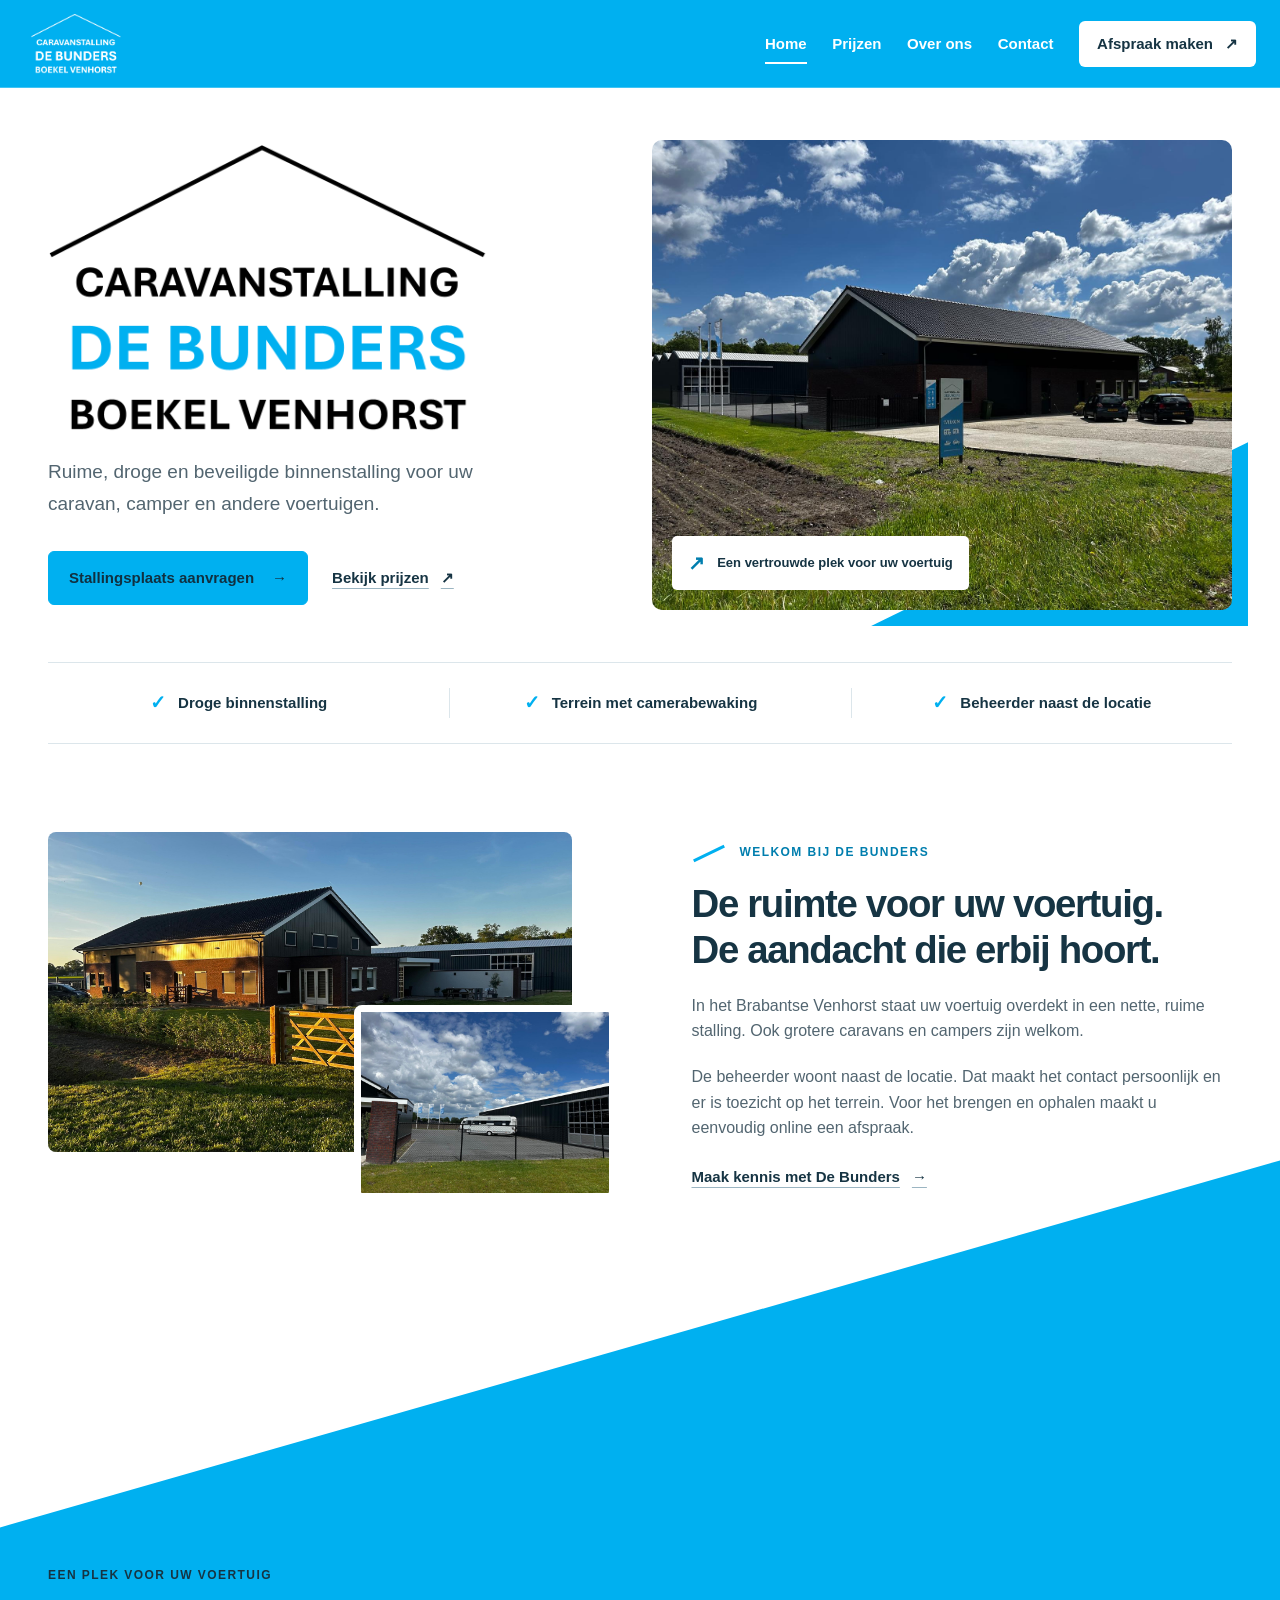
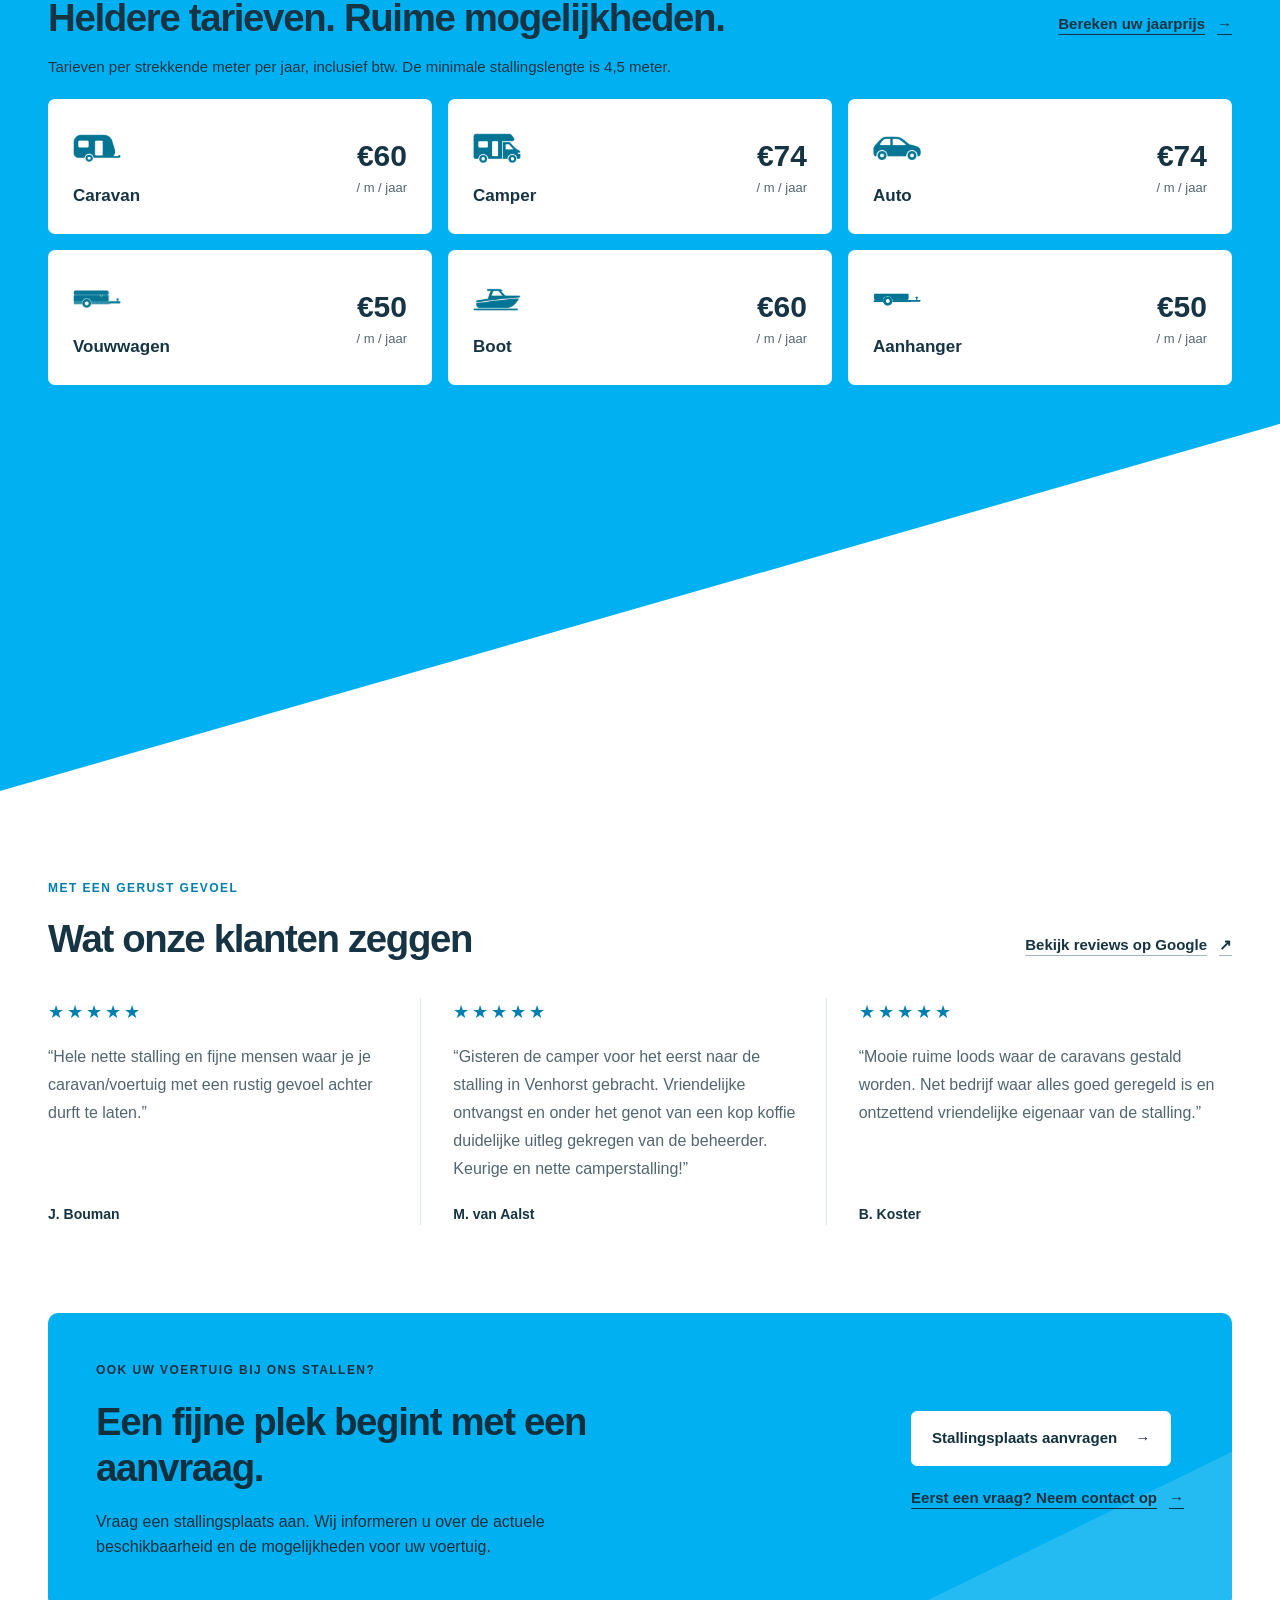
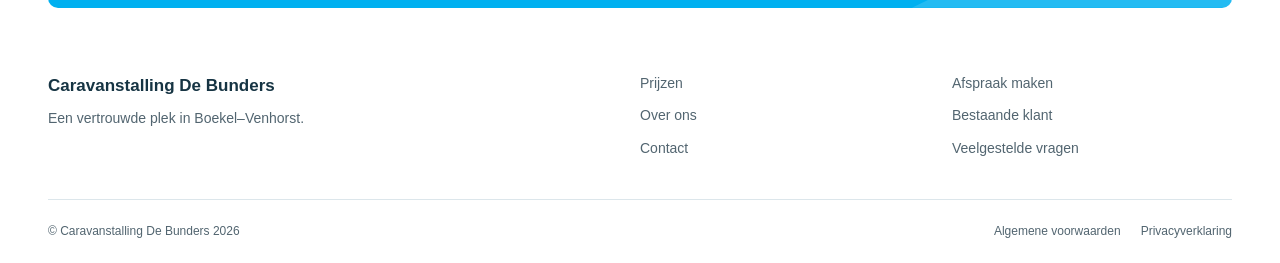
==== commit 11f0c69d: "Trek de nieuwe stijl door naar alle pagina's Vernieuw de calculator, klantpagina's en footer. Maak d" ====
--- a/index.html
+++ b/index.html
@@ -1,4 +1,4 @@
-﻿<!DOCTYPE html>
+<!DOCTYPE html>
 <html lang="nl">
 <head>
   <meta charset="UTF-8">
@@ -13,7 +13,7 @@
   <a class="skip-link" href="#inhoud">Ga naar de inhoud</a>
   <header class="navbar">
     <a href="index.html" class="navbar-logo">
-      <img src="assets/images/Icon.png" alt="Caravanstalling De Bunders – home" width="1040" height="601">
+      <img src="assets/images/Icon_wit.png" alt="Caravanstalling De Bunders – home" width="1040" height="601">
     </a>
     <button class="nav-toggle" type="button" aria-expanded="false" aria-controls="hoofdmenu">
       <span class="sr-only">Menu openen</span>
@@ -30,8 +30,7 @@
   <main id="inhoud">
     <section class="home-intro home-wrap" aria-labelledby="welkom-titel">
       <div class="home-intro-copy">
-        <p class="home-eyebrow">Caravanstalling De Bunders · Boekel–Venhorst</p>
-        <h1 id="welkom-titel">Uw caravan<br>veilig gestald<br><span>in Venhorst.</span></h1>
+        <h1 id="welkom-titel" class="home-brand-heading"><img class="home-brand-logo" src="assets/images/Icon.png" alt="Caravanstalling De Bunders Boekel–Venhorst" width="928" height="606" decoding="async"></h1>
         <p class="home-lead">Ruime, droge en beveiligde binnenstalling voor uw caravan, camper en andere voertuigen.</p>
         <div class="home-actions">
           <a href="klant-worden.html" class="home-button">Stallingsplaats aanvragen <span aria-hidden="true">→</span></a>
--- a/assets/css/style.css
+++ b/assets/css/style.css
@@ -1513,8 +1513,8 @@
   top:0; left:0; right:0;
   height:88px;
   padding:0 max(24px, calc((100vw - 1240px) / 2));
-  background:#fff;
-  border-bottom:1px solid #dce6eb;
+  background:#00b0f0;
+  border-bottom:1px solid #ffffff40;
   isolation:isolate;
 }
 .navbar::before { content:none; }
@@ -1526,30 +1526,33 @@
 .navbar-logo img,
 body.scrolled .navbar-logo img,
 .subpage .navbar-logo img {
-  height:60px; width:auto; content:url("../images/Icon.png");
+  height:60px; width:auto; content:url("../images/Icon_wit.png");
 }
 .navbar .nav-links,
 body.scrolled .navbar .nav-links {
   position:relative; align-self:center; height:auto; margin-left:auto;
-  padding:0; gap:clamp(18px,2vw,30px); background:#fff;
+  padding:0; gap:clamp(18px,2vw,30px); background:#00b0f0;
 }
 .navbar .nav-links a,
 body.scrolled .navbar .nav-links a,
 .home-page:not(.scrolled) .navbar .nav-links a {
-  display:flex; align-items:center; color:#163443;
+  display:flex; align-items:center; color:#fff;
   font-size:15px; font-weight:600; text-shadow:none;
 }
-.navbar .nav-links a:hover { color:#007eae; }
+.navbar .nav-links a:hover { color:#fff; }
 .navbar .nav-links a::after,
 body.scrolled .navbar .nav-links a::after {
-  bottom:-8px; height:2px; background:#007eae;
+  bottom:-8px; height:2px; background:#fff;
 }
 .navbar .nav-links .nav-appointment,
-body.scrolled .navbar .nav-links .nav-appointment {
+body.scrolled .navbar .nav-links .nav-appointment,
+.home-page:not(.scrolled) .navbar .nav-links .nav-appointment {
   padding:11px 18px; gap:12px; border-radius:6px;
-  background:#007eae; color:#fff;
-}
-.navbar .nav-links .nav-appointment:hover { background:#00658d; }
+  background:#fff; color:#163443;
+}
+.navbar .nav-links .nav-appointment:hover,
+body.scrolled .navbar .nav-links .nav-appointment:hover,
+.home-page:not(.scrolled) .navbar .nav-links .nav-appointment:hover { background:#eaf7fc; }
 .navbar .nav-links .nav-appointment::after { display:none; }
 
 /* Een vaste verhouding houdt de daklijn op alle schermen op 26 graden. */
@@ -1565,13 +1568,13 @@
   .navbar-logo img, body.scrolled .navbar-logo img { height:48px; }
   .nav-toggle {
     position:absolute; top:13px; right:18px; width:46px; height:46px;
-    margin:0; color:#163443; background:transparent; z-index:2;
+    margin:0; color:#fff; background:transparent; z-index:2;
   }
   .nav-toggle > span:not(.sr-only) { background:currentColor; }
   .navbar .nav-links, body.scrolled .navbar .nav-links {
     position:absolute; top:100%; left:0; right:0;
     align-self:auto; height:auto; margin:0; padding:12px 24px 24px; gap:0;
-    border-bottom:1px solid #dce6eb; box-shadow:0 12px 20px #16344310;
+    border-bottom:1px solid #ffffff40; box-shadow:0 12px 20px #16344310;
   }
   .navbar .nav-links a, body.scrolled .navbar .nav-links a { display:block; }
   .navbar .nav-links a::after, body.scrolled .navbar .nav-links a::after { bottom:7px; }
--- a/assets/css/home.css
+++ b/assets/css/home.css
@@ -22,6 +22,8 @@
 
 .home-intro { display:grid; grid-template-columns:1fr 1.05fr; align-items:center; gap:52px; padding-block:52px; }
 .home-intro h1 { margin:0; font-size:clamp(42px, 4.5vw, 64px); line-height:1.07; }
+.home-intro .home-brand-heading { line-height:0; }
+.home-brand-logo { display:block; width:85%; max-width:440px; height:auto; }
 .home-intro h1 span { color:var(--home-accent); text-decoration:underline; text-decoration-color:var(--home-brand); text-decoration-thickness:4px; text-underline-offset:10px; }
 .home-lead { max-width:460px; margin:24px 0 0; color:var(--home-muted); font-size:19px; line-height:1.7; }
 .home-actions { display:flex; align-items:center; flex-wrap:wrap; gap:20px 24px; margin-top:30px; }
@@ -60,7 +62,7 @@
 .home-diagonal-band.home-section {
   margin-top:calc(-1 * clamp(40px, 10vw, 144px));
   padding-top:calc(var(--diagonal-depth) + clamp(24px, 3vw, 40px));
-  padding-bottom:calc(var(--diagonal-depth) * .5 + 24px);
+  padding-bottom:calc(var(--diagonal-depth) + clamp(24px, 3vw, 40px));
 }
 .home-page .home-rates .home-eyebrow,
 .home-rates .home-rates-intro,
@@ -73,7 +75,6 @@
 .home-rates-intro { color:var(--home-muted); margin:14px 0 20px; font-size:15px; }
 .home-page .home-rates .home-eyebrow { margin-bottom:10px; }
 .home-vehicle-grid { display:grid; grid-template-columns:repeat(3,1fr); gap:16px; margin:0; }
-.home-vehicle-grid > :last-child { grid-column:1; grid-row:3; }
 .home-vehicle { display:flex; align-items:center; justify-content:space-between; gap:16px; padding:24px; background:white; border:1px solid var(--home-line); border-radius:7px; }
 .home-vehicle dt { display:flex; flex-direction:column; align-items:flex-start; gap:10px; font-size:17px; font-weight:650; }
 .home-vehicle dt img { object-fit:contain; filter:brightness(0) saturate(100%) invert(36%) sepia(36%) saturate(1887%) hue-rotate(156deg) brightness(88%) contrast(101%); }
@@ -128,7 +129,6 @@
   .home-location-main { height:340px; }
   .home-location-detail { width:64%; }
   .home-vehicle-grid { grid-template-columns:repeat(2,1fr); }
-  .home-vehicle-grid > :last-child { grid-column:auto; grid-row:auto; }
   .home-review-grid { gap:20px; }
   .home-review { padding-right:20px; }
   .home-request { grid-template-columns:1fr; gap:24px; }
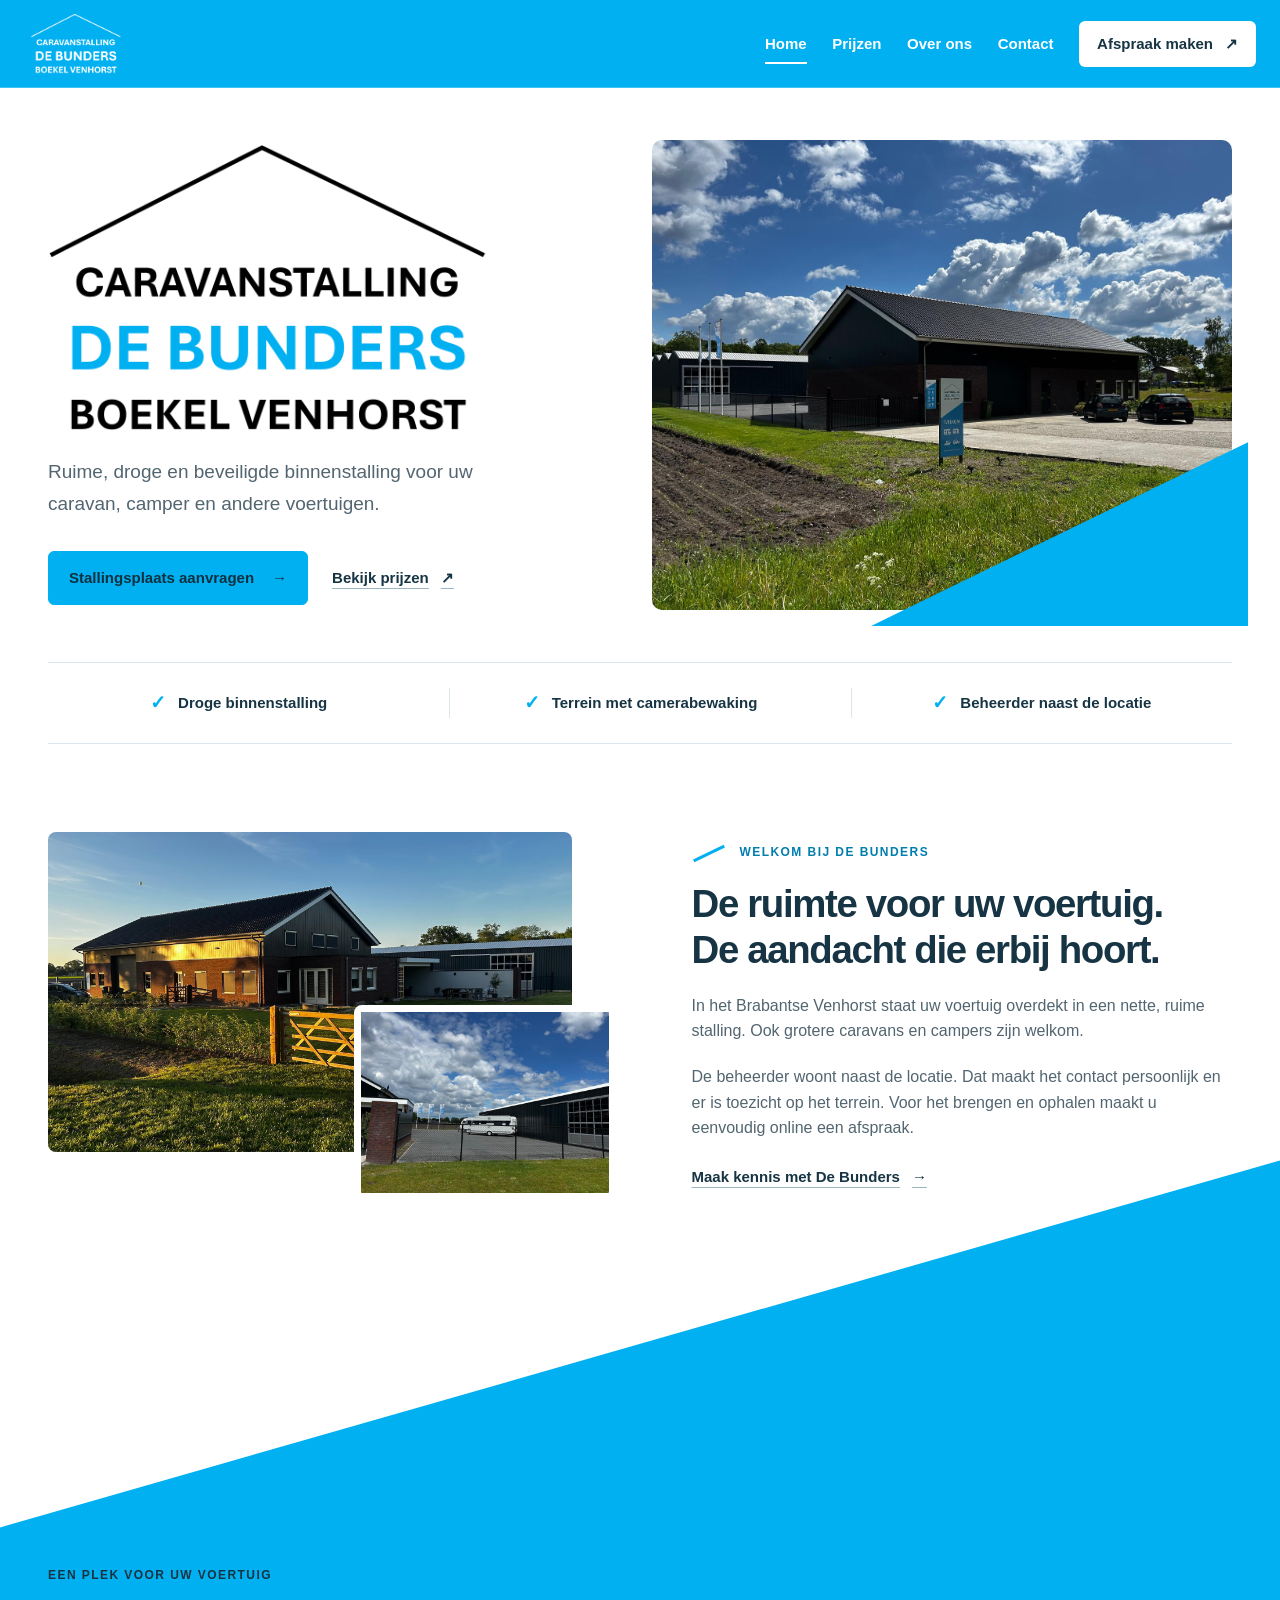
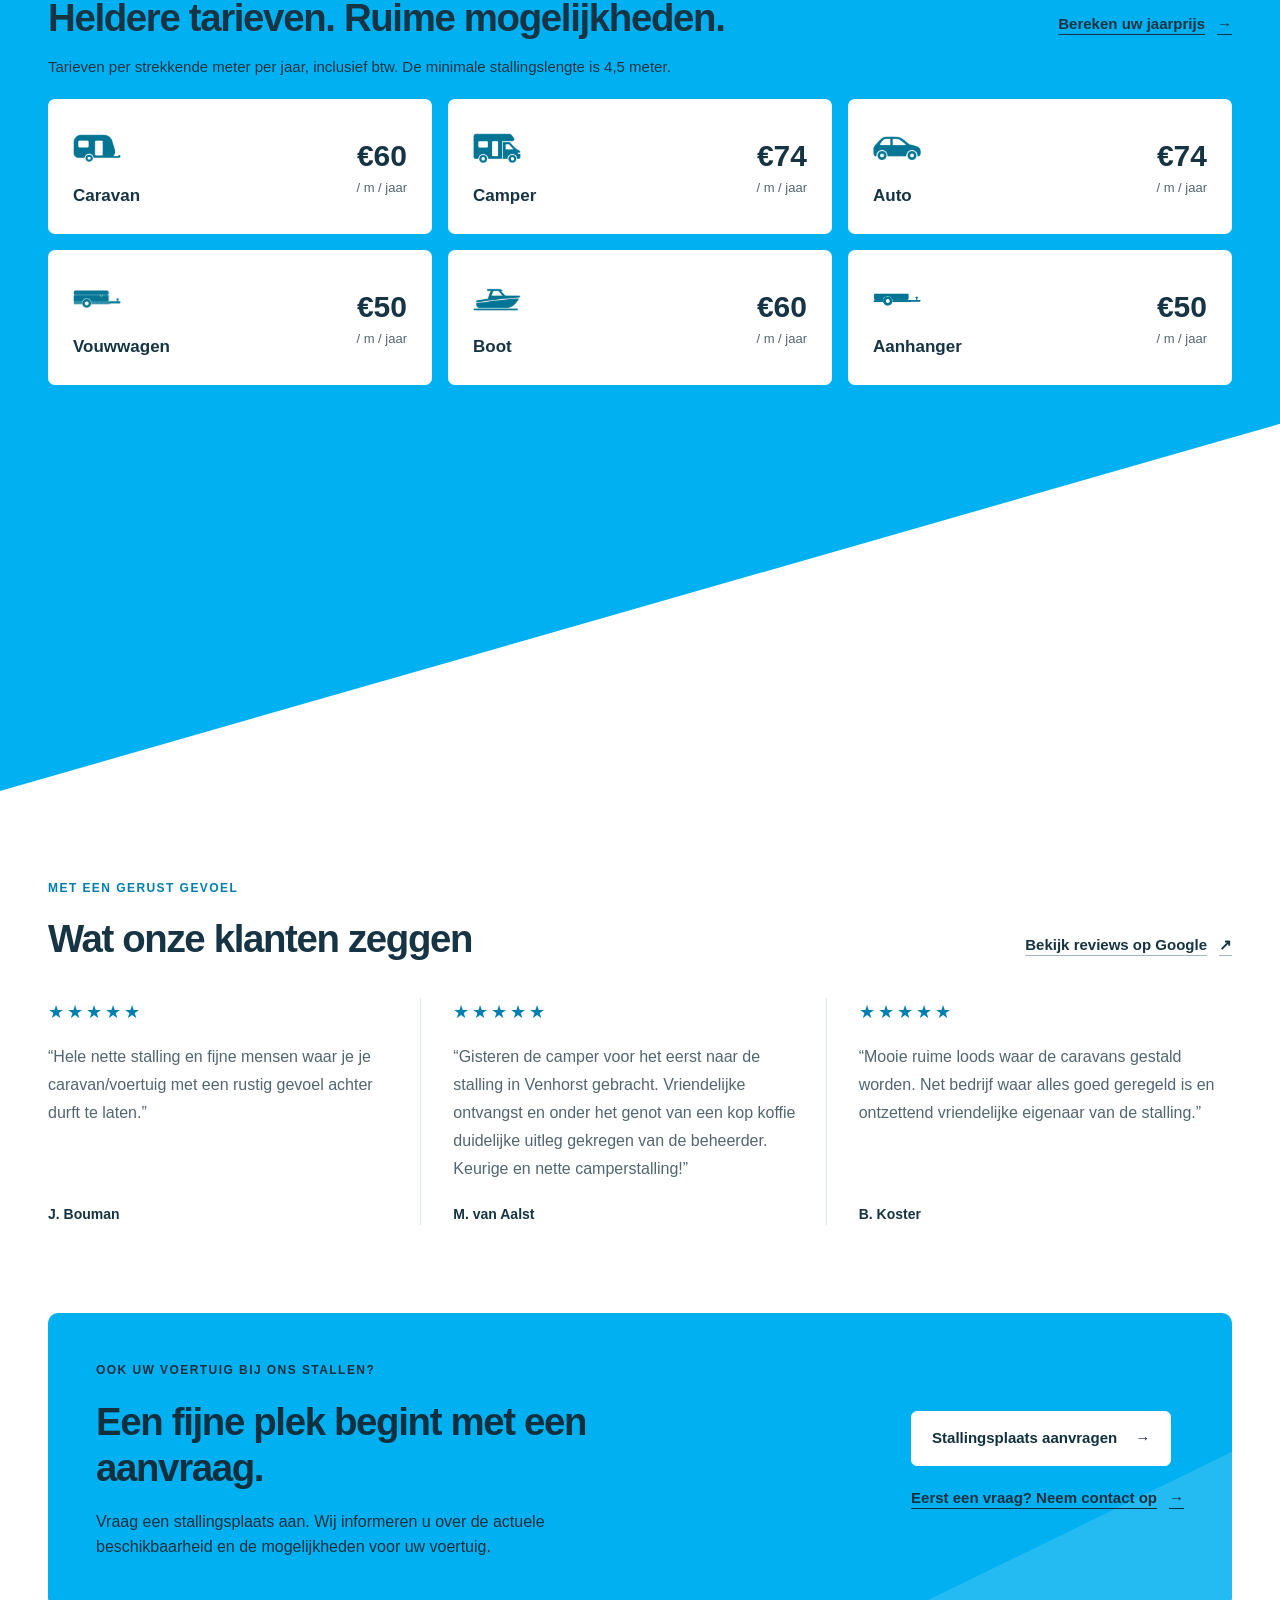
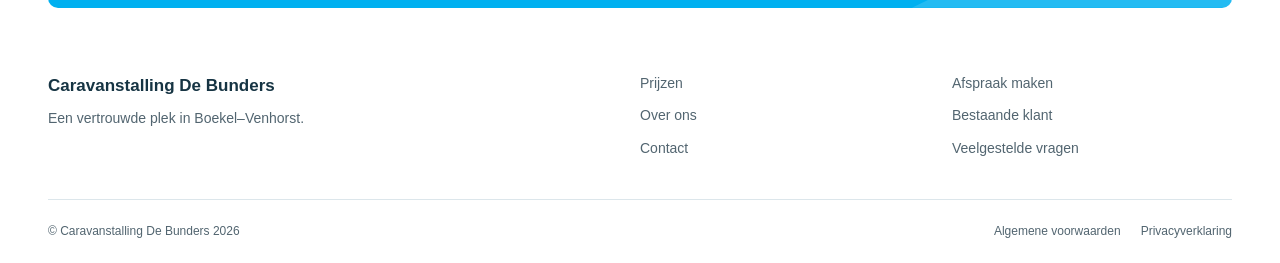
==== commit 4096a7e9: "Verbeter de homepagefoto en mobiele logo-opmaak Verwijder het tekstlabel op de foto, voeg het hovere" ====
--- a/index.html
+++ b/index.html
@@ -39,7 +39,6 @@
       </div>
       <figure class="home-intro-photo">
         <img src="assets/images/Foto Stalling.jpeg" alt="Het stallingsgebouw van De Bunders met de oprit en het afgesloten terrein" width="1600" height="1200" fetchpriority="high" decoding="async">
-        <figcaption><span aria-hidden="true">↗</span> Een vertrouwde plek voor uw voertuig</figcaption>
       </figure>
     </section>
     <div class="home-assurances home-wrap" aria-label="De voordelen van onze stalling">
--- a/assets/css/home.css
+++ b/assets/css/home.css
@@ -34,8 +34,24 @@
 .home-intro-photo { position:relative; margin:0; isolation:isolate; }
 .home-intro-photo::before { content:""; position:absolute; right:-16px; bottom:-16px; width:65%; aspect-ratio:var(--roof-ratio); background:var(--home-brand); clip-path:polygon(0 100%,100% 0,100% 100%); z-index:-1; }
 .home-intro-photo > img { display:block; width:100%; height:470px; object-fit:cover; object-position:58% center; border-radius:10px; }
-.home-intro-photo figcaption { position:absolute; bottom:20px; left:20px; right:20px; width:fit-content; max-width:calc(100% - 40px); display:flex; align-items:center; gap:12px; padding:11px 16px; border-radius:5px; background:#fff; font-size:13px; font-weight:600; }
+.home-intro-photo figcaption { position:absolute; z-index:2; bottom:20px; left:20px; right:20px; width:fit-content; max-width:calc(100% - 40px); display:flex; align-items:center; gap:12px; padding:11px 16px; border-radius:5px; background:#fff; font-size:13px; font-weight:600; }
 .home-intro-photo figcaption span { color:var(--home-accent); font-size:20px; }
+/* De driehoek blijft staan; bij hover komt de foto naar voren. */
+@media (hover:hover) and (pointer:fine) {
+  .home-intro-photo::before { z-index:1; pointer-events:none; }
+  .home-intro-photo > img {
+    position:relative; z-index:0;
+    transition:transform .3s ease, box-shadow .3s ease;
+  }
+  .home-intro-photo:hover > img,
+  .home-intro-photo:focus-within > img {
+    z-index:2; transform:translate(-12px,-12px);
+    box-shadow:0 16px 32px #16344324;
+  }
+  .home-intro-photo figcaption { z-index:3; transition:transform .3s ease; }
+  .home-intro-photo:hover figcaption,
+  .home-intro-photo:focus-within figcaption { transform:translate(-12px,-12px); }
+}
 .home-assurances { display:grid; grid-template-columns:repeat(3,1fr); gap:20px; padding-block:25px; border-block:1px solid var(--home-line); }
 .home-assurances p { display:flex; justify-content:center; align-items:center; gap:12px; margin:0; font-size:15px; font-weight:600; }
 .home-assurances p + p { border-left:1px solid var(--home-line); }
@@ -135,11 +151,13 @@
   .home-request-actions { justify-self:start; }
 }
 @media (max-width:650px) {
+  .home-brand-logo { width:100%; max-width:440px; margin-inline:auto; }
   .home-page .home-wrap { width:calc(100% - 40px); }
   .home-intro { grid-template-columns:1fr; gap:36px; padding-block:60px 40px; }
   .home-intro-photo::before { right:-12px; bottom:-12px; }
   .home-intro h1 { font-size:clamp(39px, 10vw, 54px); }
   .home-lead { margin-top:20px; }
+  .home-brand-heading + .home-lead { margin-top:104px; }
   .home-actions { margin-top:24px; gap:18px 24px; }
   .home-intro-photo > img { height:auto; aspect-ratio:4/3; }
   .home-assurances { grid-template-columns:1fr; gap:12px; padding-block:22px; }
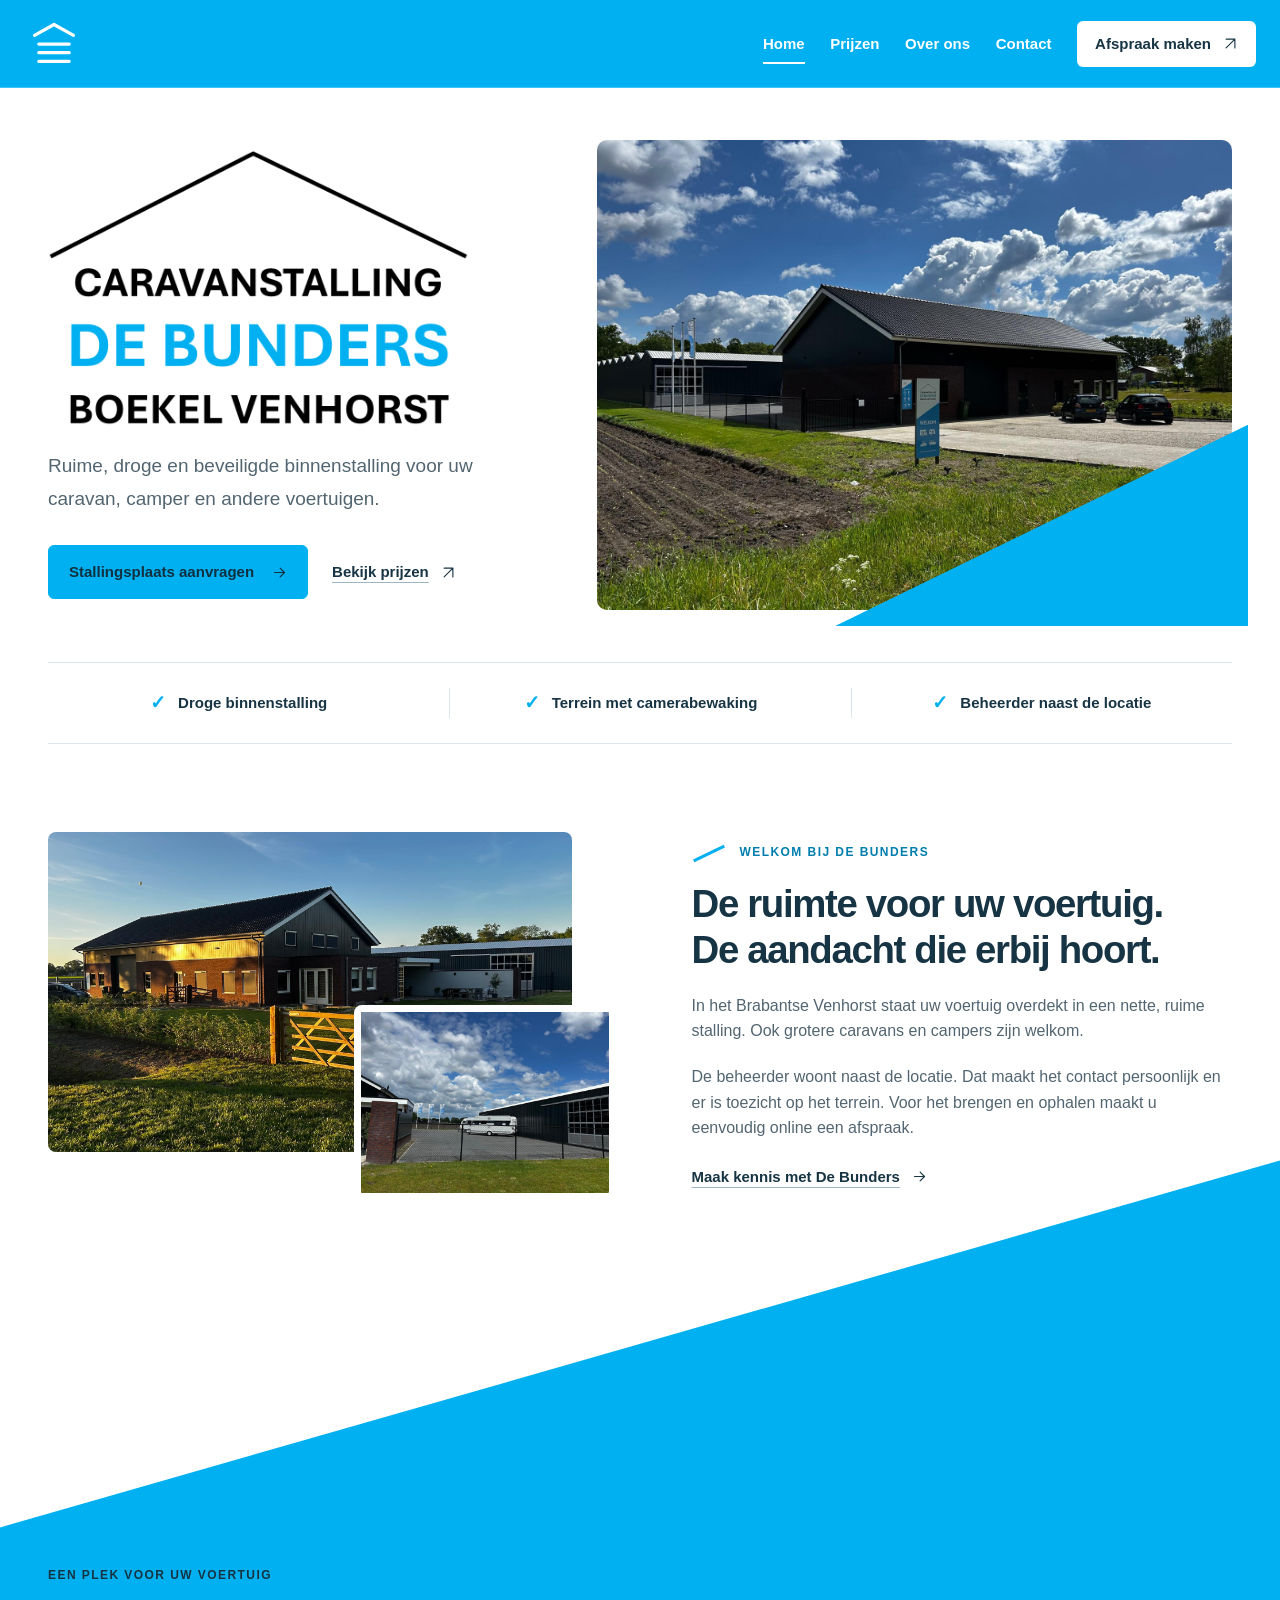
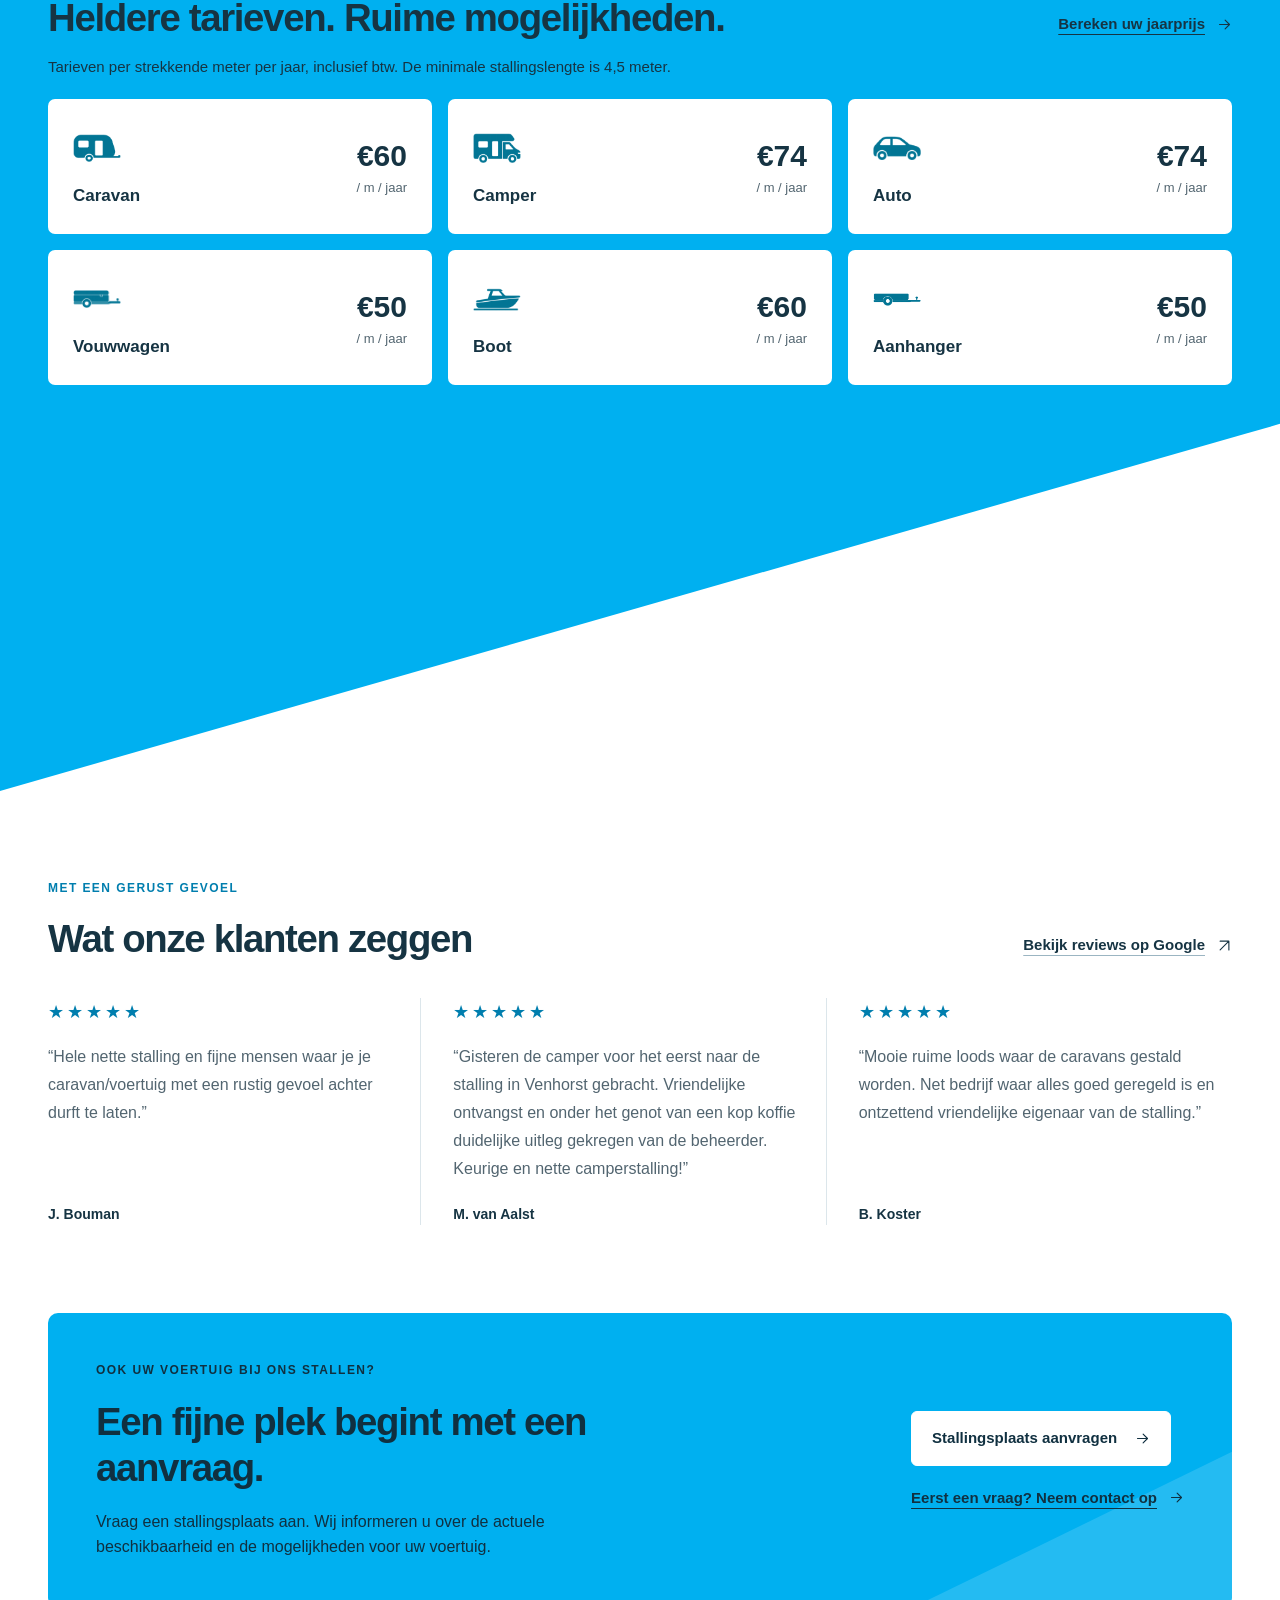
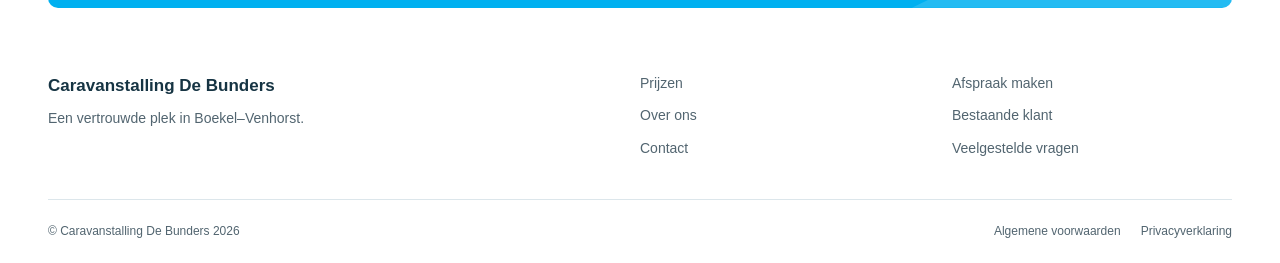
==== commit 084d0fc2: "Voeg dakjesiconen, favicon en SVG-pijlen toe Gebruik het dakjesicoon in de navbar en als mobiele men" ====
--- a/index.html
+++ b/index.html
@@ -7,24 +7,24 @@
   <title>Caravanstalling De Bunders | Veilig gestald in Venhorst</title>
   <link rel="stylesheet" href="assets/css/style.css">
   <link rel="stylesheet" href="assets/css/home.css">
-  <link rel="icon" type="image/png" href="assets/images/Icon.png">
+  <link rel="icon" type="image/svg+xml" href="assets/images/favicon.svg">
 </head>
 <body class="home-page">
   <a class="skip-link" href="#inhoud">Ga naar de inhoud</a>
   <header class="navbar">
-    <a href="index.html" class="navbar-logo">
-      <img src="assets/images/Icon_wit.png" alt="Caravanstalling De Bunders – home" width="1040" height="601">
+    <a href="index.html" class="navbar-logo" aria-label="Caravanstalling De Bunders ? home">
+      <svg class="navbar-mark" viewBox="0 0 48 48" aria-hidden="true" focusable="false"><path d="M6 16 24 6 42 16M10 24h28M10 32h28M10 40h28"/></svg>
     </a>
     <button class="nav-toggle" type="button" aria-expanded="false" aria-controls="hoofdmenu">
       <span class="sr-only">Menu openen</span>
-      <span></span><span></span><span></span>
+      <svg class="navbar-mark" viewBox="0 0 48 48" aria-hidden="true" focusable="false"><path d="M6 16 24 6 42 16M10 24h28M10 32h28M10 40h28"/></svg>
     </button>
     <nav class="nav-links" id="hoofdmenu" aria-label="Hoofdnavigatie">
       <a href="index.html" aria-current="page">Home</a>
       <a href="prijzen.html">Prijzen</a>
       <a href="over.html">Over ons</a>
       <a href="contact.html">Contact</a>
-      <a href="bestaande-klant.html#afspraak-maken" class="nav-appointment">Afspraak maken <span aria-hidden="true">↗</span></a>
+      <a href="bestaande-klant.html#afspraak-maken" class="nav-appointment">Afspraak maken <svg class="ui-arrow" viewBox="0 0 24 24" aria-hidden="true" focusable="false"><path d="M5 19 19 5M5 5h14v14"/></svg></a>
     </nav>
   </header>
   <main id="inhoud">
@@ -33,8 +33,8 @@
         <h1 id="welkom-titel" class="home-brand-heading"><img class="home-brand-logo" src="assets/images/Icon.png" alt="Caravanstalling De Bunders Boekel–Venhorst" width="928" height="606" decoding="async"></h1>
         <p class="home-lead">Ruime, droge en beveiligde binnenstalling voor uw caravan, camper en andere voertuigen.</p>
         <div class="home-actions">
-          <a href="klant-worden.html" class="home-button">Stallingsplaats aanvragen <span aria-hidden="true">→</span></a>
-          <a href="prijzen.html" class="home-text-link">Bekijk prijzen <span aria-hidden="true">↗</span></a>
+          <a href="klant-worden.html" class="home-button">Stallingsplaats aanvragen <svg class="ui-arrow" viewBox="0 0 24 24" aria-hidden="true" focusable="false"><path d="M4 12h16M13 5l7 7-7 7"/></svg></a>
+          <a href="prijzen.html" class="home-text-link">Bekijk prijzen <svg class="ui-arrow" viewBox="0 0 24 24" aria-hidden="true" focusable="false"><path d="M5 19 19 5M5 5h14v14"/></svg></a>
         </div>
       </div>
       <figure class="home-intro-photo">
@@ -56,14 +56,14 @@
         <h2 id="locatie-titel">De ruimte voor uw voertuig.<br>De aandacht die erbij hoort.</h2>
         <p>In het Brabantse Venhorst staat uw voertuig overdekt in een nette, ruime stalling. Ook grotere caravans en campers zijn welkom.</p>
         <p>De beheerder woont naast de locatie. Dat maakt het contact persoonlijk en er is toezicht op het terrein. Voor het brengen en ophalen maakt u eenvoudig online een afspraak.</p>
-        <a href="over.html" class="home-text-link">Maak kennis met De Bunders <span aria-hidden="true">→</span></a>
+        <a href="over.html" class="home-text-link">Maak kennis met De Bunders <svg class="ui-arrow" viewBox="0 0 24 24" aria-hidden="true" focusable="false"><path d="M4 12h16M13 5l7 7-7 7"/></svg></a>
       </div>
     </section>
     <section class="home-rates home-section home-diagonal-band" aria-labelledby="tarieven-titel">
       <div class="home-wrap">
         <div class="home-section-heading">
           <div><p class="home-eyebrow">Een plek voor uw voertuig</p><h2 id="tarieven-titel">Heldere tarieven. Ruime mogelijkheden.</h2></div>
-          <a href="prijzen.html" class="home-text-link">Bereken uw jaarprijs <span aria-hidden="true">→</span></a>
+          <a href="prijzen.html" class="home-text-link">Bereken uw jaarprijs <svg class="ui-arrow" viewBox="0 0 24 24" aria-hidden="true" focusable="false"><path d="M4 12h16M13 5l7 7-7 7"/></svg></a>
         </div>
         <p class="home-rates-intro">Tarieven per strekkende meter per jaar, inclusief btw. De minimale stallingslengte is 4,5 meter.</p>
         <dl class="home-vehicle-grid">
@@ -79,7 +79,7 @@
     <section class="home-reviews home-wrap home-section" aria-labelledby="ervaringen-titel">
       <div class="home-section-heading">
         <div><p class="home-eyebrow">Met een gerust gevoel</p><h2 id="ervaringen-titel">Wat onze klanten zeggen</h2></div>
-        <a href="https://www.google.com/search?q=Caravanstalling+De+Bunders+Venhorst+reviews" target="_blank" rel="noopener noreferrer" class="home-text-link">Bekijk reviews op Google <span aria-hidden="true">↗</span></a>
+        <a href="https://www.google.com/search?q=Caravanstalling+De+Bunders+Venhorst+reviews" target="_blank" rel="noopener noreferrer" class="home-text-link">Bekijk reviews op Google <svg class="ui-arrow" viewBox="0 0 24 24" aria-hidden="true" focusable="false"><path d="M5 19 19 5M5 5h14v14"/></svg></a>
       </div>
       <div class="home-review-grid">
         <figure class="home-review">
@@ -106,8 +106,8 @@
         <p>Vraag een stallingsplaats aan. Wij informeren u over de actuele beschikbaarheid en de mogelijkheden voor uw voertuig.</p>
       </div>
       <div class="home-request-actions">
-        <a href="klant-worden.html" class="home-button">Stallingsplaats aanvragen <span aria-hidden="true">→</span></a>
-        <a href="contact.html" class="home-text-link">Eerst een vraag? Neem contact op <span aria-hidden="true">→</span></a>
+        <a href="klant-worden.html" class="home-button">Stallingsplaats aanvragen <svg class="ui-arrow" viewBox="0 0 24 24" aria-hidden="true" focusable="false"><path d="M4 12h16M13 5l7 7-7 7"/></svg></a>
+        <a href="contact.html" class="home-text-link">Eerst een vraag? Neem contact op <svg class="ui-arrow" viewBox="0 0 24 24" aria-hidden="true" focusable="false"><path d="M4 12h16M13 5l7 7-7 7"/></svg></a>
       </div>
     </section>
   </main>
--- a/assets/css/style.css
+++ b/assets/css/style.css
@@ -1522,7 +1522,11 @@
 .subpage .navbar-logo {
   position:relative; align-self:center; margin:0; flex-shrink:0;
   opacity:1; visibility:visible; transform:none;
-}
+  display:flex; align-items:center; justify-content:center; width:60px; height:60px;
+}
+.navbar .navbar-logo { color:#fff; }
+.navbar-mark { display:block; width:52px; height:52px; fill:none; stroke:currentColor; stroke-width:3; stroke-linecap:round; stroke-linejoin:round; }
+.nav-toggle .navbar-mark { width:36px; height:36px; }
 .navbar-logo img,
 body.scrolled .navbar-logo img,
 .subpage .navbar-logo img {
@@ -1566,9 +1570,10 @@
   .navbar, body.scrolled .navbar, .subpage .navbar,
   .home-page:not(.scrolled) .navbar { height:72px; padding:0 24px; }
   .navbar-logo img, body.scrolled .navbar-logo img { height:48px; }
+  .navbar .navbar-logo { display:none; }
   .nav-toggle {
     position:absolute; top:13px; right:18px; width:46px; height:46px;
-    margin:0; color:#fff; background:transparent; z-index:2;
+    margin:0; padding:5px; color:#fff; background:transparent; z-index:2;
   }
   .nav-toggle > span:not(.sr-only) { background:currentColor; }
   .navbar .nav-links, body.scrolled .navbar .nav-links {
@@ -1583,3 +1588,17 @@
 
 /* Houd de afspraaksectie zichtbaar onder de vaste navigatie. */
 #afspraak-maken { scroll-margin-top:110px; }
+
+/* Vaste lijniconen voorkomen emoji-weergave van pijlen op telefoons. */
+.ui-arrow {
+  display:inline-block;
+  width:1em;
+  height:1em;
+  flex-shrink:0;
+  vertical-align:-.125em;
+  fill:none;
+  stroke:currentColor;
+  stroke-width:1.8;
+  stroke-linecap:round;
+  stroke-linejoin:round;
+}
--- a/assets/css/home.css
+++ b/assets/css/home.css
@@ -122,6 +122,9 @@
 .home-footer-bottom p { margin:0; }
 .home-footer-bottom > div { display:flex; flex-wrap:wrap; gap:20px; }
 
+@media (min-width:901px) {
+  .home-intro { grid-template-columns:minmax(0, .9fr) minmax(0, 1.15fr); }
+}
 @media (max-width:1100px) {
   .home-intro { gap:32px; }
   .home-intro-photo > img { height:440px; }
@@ -157,7 +160,7 @@
   .home-intro-photo::before { right:-12px; bottom:-12px; }
   .home-intro h1 { font-size:clamp(39px, 10vw, 54px); }
   .home-lead { margin-top:20px; }
-  .home-brand-heading + .home-lead { margin-top:104px; }
+  .home-brand-heading + .home-lead { margin-top:76px; }
   .home-actions { margin-top:24px; gap:18px 24px; }
   .home-intro-photo > img { height:auto; aspect-ratio:4/3; }
   .home-assurances { grid-template-columns:1fr; gap:12px; padding-block:22px; }
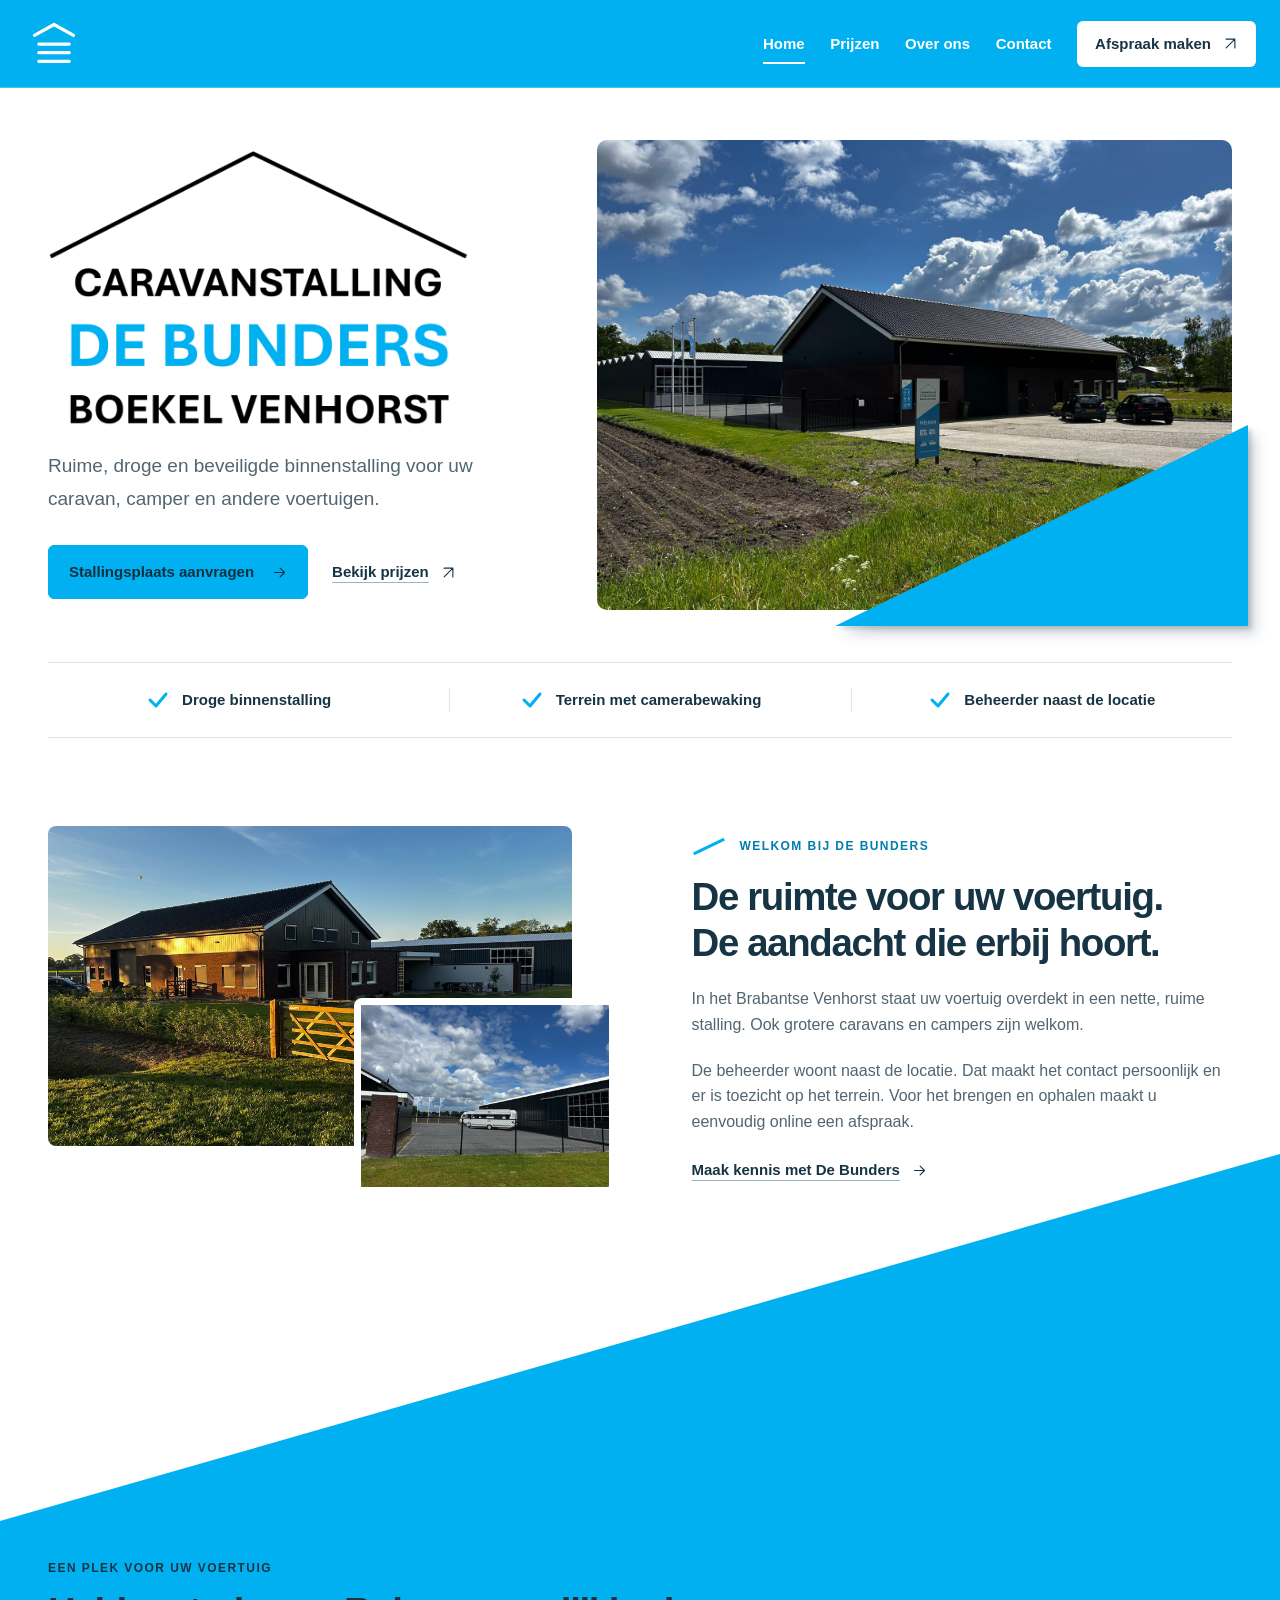
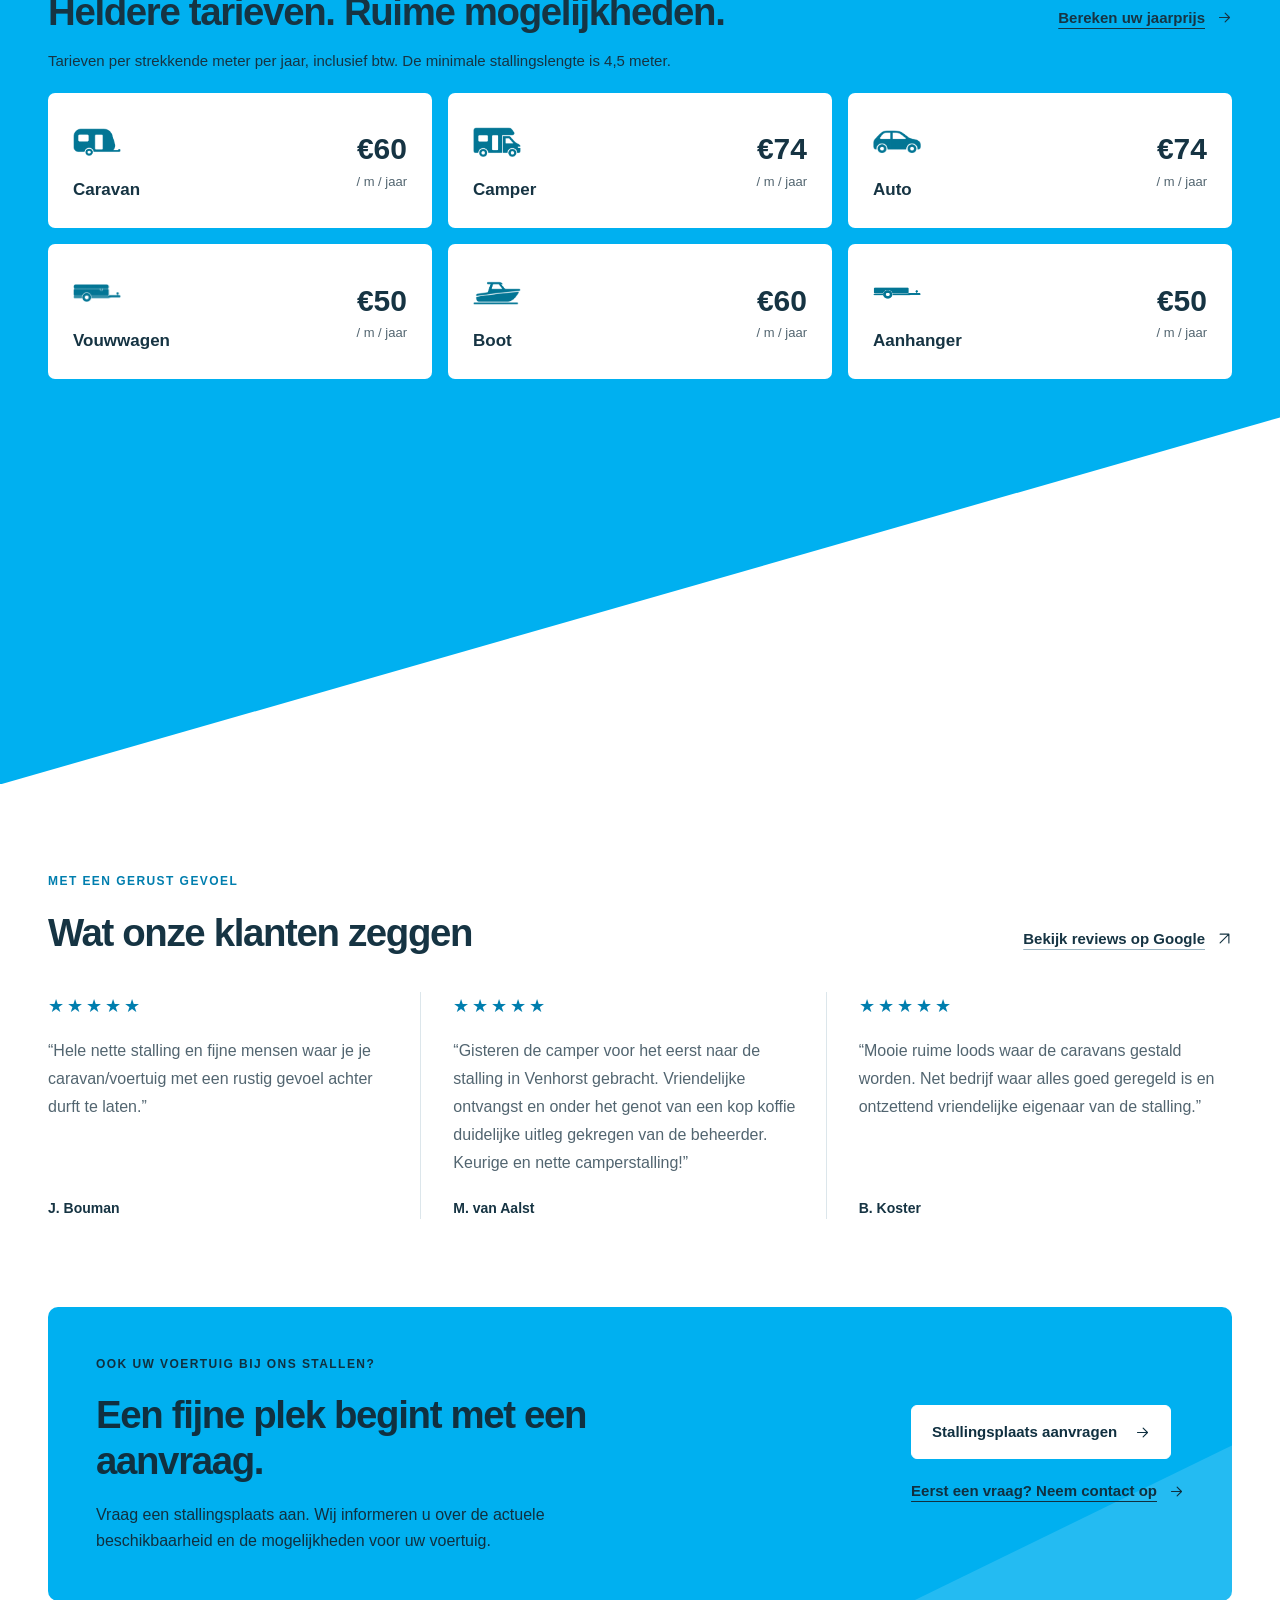
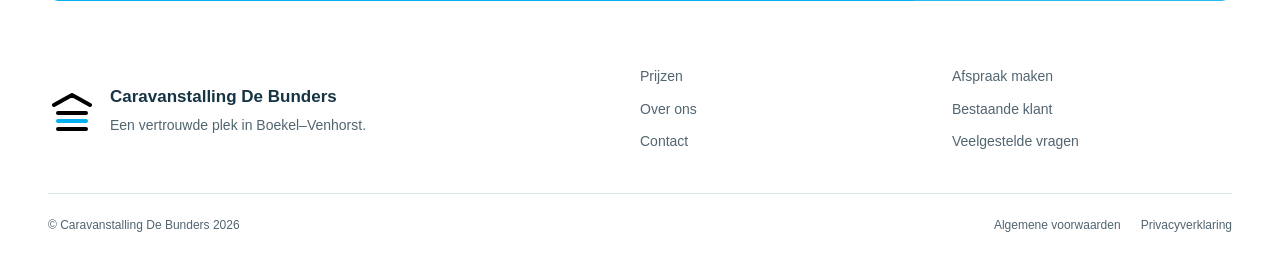
==== commit 13537b9d: "Werk footer, vinkjes en mobiele navigatie af Voeg het footericoon, bijpassende vinkjes en schaduw aa" ====
--- a/index.html
+++ b/index.html
@@ -42,9 +42,9 @@
       </figure>
     </section>
     <div class="home-assurances home-wrap" aria-label="De voordelen van onze stalling">
-      <p><span aria-hidden="true">✓</span> Droge binnenstalling</p>
-      <p><span aria-hidden="true">✓</span> Terrein met camerabewaking</p>
-      <p><span aria-hidden="true">✓</span> Beheerder naast de locatie</p>
+      <p><svg class="home-roof-check" viewBox="0 0 24 24" aria-hidden="true" focusable="false"><path d="M4 12 10 18 20 6"/></svg> Droge binnenstalling</p>
+      <p><svg class="home-roof-check" viewBox="0 0 24 24" aria-hidden="true" focusable="false"><path d="M4 12 10 18 20 6"/></svg> Terrein met camerabewaking</p>
+      <p><svg class="home-roof-check" viewBox="0 0 24 24" aria-hidden="true" focusable="false"><path d="M4 12 10 18 20 6"/></svg> Beheerder naast de locatie</p>
     </div>
     <section class="home-location home-wrap home-section" aria-labelledby="locatie-titel">
       <div class="home-location-photos">
@@ -113,7 +113,7 @@
   </main>
   <footer class="home-footer home-wrap">
     <div class="home-footer-grid">
-      <div><p class="home-footer-brand">Caravanstalling De Bunders</p><p>Een vertrouwde plek in Boekel–Venhorst.</p></div>
+      <div class="home-footer-identity"><img class="home-footer-mark" src="assets/images/favicon.svg" alt="" width="48" height="48" loading="lazy"><div><p class="home-footer-brand">Caravanstalling De Bunders</p><p>Een vertrouwde plek in Boekel–Venhorst.</p></div></div>
       <nav aria-label="Meer informatie"><a href="prijzen.html">Prijzen</a><a href="over.html">Over ons</a><a href="contact.html">Contact</a></nav>
       <nav aria-label="Voor onze klanten"><a href="bestaande-klant.html#afspraak-maken">Afspraak maken</a><a href="bestaande-klant.html">Bestaande klant</a><a href="bestaande-klant.html#faq">Veelgestelde vragen</a></nav>
     </div>
--- a/assets/css/style.css
+++ b/assets/css/style.css
@@ -1,1604 +1,101 @@
-*{
-  box-sizing:border-box;
-}
-
-html{
-  scroll-behavior:smooth;
-}
-
-body{
-  margin:0;
-  padding:0;
-  font-family:Aptos, sans-serif;
-  overflow-x:hidden;
-}
-
-.hero,
-.blue,
-.diagonal,
-.logo h1,
-.logo h2,
-.logo h3,
-.navbar a,
-.navbar a::after,
-.card,
-table,
-th,
-td,
-.price-row,
-.price-left,
-small,
-.footer,
-.footer a,
-.footer-bottom,
-.cta-btn{
-  transition:
-    background-color 0.2s ease,
-    color 0.2s ease,
-    border-color 0.2s ease;
-}
-
-/* ================= NAVBAR ================= */
-
-.navbar{
-    position:fixed;
-    top:30px;
-    left:0;
-    right:0;
-
-    display:flex;
-    justify-content:space-between;
-    align-items:center;
-
-    padding:0 clamp(20px,5vw,60px);
-
-    z-index:10;
-    
-}
-
-.navbar-logo img{
-    height:60px;
-    width:auto;
-    display:block;
-}
-
-.subpage .hero,
-.subpage .hero-content{
-  min-height:58vh;
-}
-
-.nav-links{
-    display:flex;
-    gap:30px;
-    align-items:center;
-}
-
-.navbar a{
-  color:black;
-  text-decoration:none;
-  position:relative;
-  transition:color 0.3s ease;
-}
-
-.navbar a::after{
-  content:"";
-  position:absolute;
-  left:0;
-  bottom:-6px;
-  width:0;
-  height:3px;
-  background:rgb(0,176,240);
-  transition:width 0.3s ease;
-}
-
-.navbar a:hover{
-  color:rgb(0,176,240);
-}
-
-.navbar a:hover::after{
-  width:100%;
-}
-
-.navbar-logo::after{
-    display:none;
-}
-
-.navbar-logo:hover::after{
-    display:none;
-}
-
-/* ================= HERO ================= */
-
-.hero{
-  position:relative;
-  background:white;
-  min-height:82vh;
-  overflow:hidden;
-}
-
-.diagonal{
-  position:absolute;
-  inset:0;
-
-  background:rgb(0,176,240);
-
-  clip-path:polygon(
-    0 100%,
-    100% 20%,
-    100% 100%,
-    0 100%
-  );
-  margin-bottom:-1px;
-}
-
-
-.hero-content{
-  max-width:1600px;
-  margin:auto;
-
-  display:flex;
-  align-items:flex-start;
-
-  min-height:82vh;
-
-  padding:
-    clamp(100px,12vw,160px)
-    clamp(20px,5vw,70px)
-    0
-    clamp(20px,5vw,70px);
-
-  position:relative;
-  z-index:2;
-}
-
-.hero-image{
-
-    flex:1;
-
-    display:flex;
-    justify-content:flex-end;
-    align-items:center;
-
-}
-
-.hero-image img{
-
-    width:200%;
-    max-width:900px;
-
-    height:450px;
-
-    object-fit:cover;
-
-    border-radius:30px;
-
-    box-shadow:0 30px 60px rgba(0,0,0,.18);
-
-    transition:.35s;
-
-}
-
-.hero-image img:hover{
-
-    transform:scale(1.03);
-
-}
-
-/* ================= LOGO ================= */
-
-.logo{
-  position:relative;
-  margin-top:20px;
-  width:min(700px,90vw);
-  transform:scale(0.8);
-  transform-origin:top left;
-}
-
-@media (min-width:1600px){
-
-  .logo{
-    transform:scale(0.8) translateY(90px);
-    transform-origin:top left;
-  }
-
-}
-
-/* TITELS */
-
-.logo h1{
-  margin:0;
-  font-size:clamp(28px,4vw,56px);
-  font-weight:bold;
-}
-
-.logo h2{
-  margin:0;
-  font-size:clamp(42px,6vw,83px);
-  font-weight:bold;
-  color:rgb(0,176,240);
-}
-
-.logo h3{
-  margin:0;
-  font-size:clamp(28px,4vw,55px);
-  font-weight:bold;
-}
-
-/* ================= BUTTON ================= */
-
-.cta-btn{
-  display:inline-block;
-  margin-top:50px;
-
-  text-decoration:none;
-  font-size:clamp(18px,2vw,26px);
-  font-weight:bold;
-
-  color:white;
-  background:rgb(0,176,240);
-
-  padding:16px 40px;
-  border-radius:14px;
-
-  transition:
-    transform 0.25s ease,
-    box-shadow 0.25s ease;
-
-  will-change:transform;
-}
-
-.cta-btn:hover{
-  transform:translateY(-4px);
-  box-shadow:0 12px 25px rgba(0,0,0,0.15);
-}
-
-
-
-/* ================= BLAUW GEDEELTE ================= */
-
-.blue{
-  background:rgb(0,176,240);
-  color:white;
-
-  min-height:100vh;
-
-  padding:
-    20px
-    clamp(20px,5vw,60px);
-
-  box-sizing:border-box;
-}
-
-.container{
-  max-width:1600px;
-  margin:auto;
-}
-
-.blue h1{
-  text-align:center;
-  font-size:clamp(32px,4vw, 40px);
-  margin-bottom:40px;
-}
-
-.blue h2{
-  text-align:center;
-}
-
-/* ================= FLEX ================= */
-
-.flex{
-  display:flex;
-  flex-wrap:wrap;
-  gap:30px;
-  align-items:flex-start;
-}
-
-.half{
-  flex:1 1 500px;
-}
-
-.quarter{
-  flex:1 1 250px;
-}
-
-/* ================= CARDS ================= */
-
-.card{
-  background:rgba(255,255,255,0.08);
-
-  border-radius:30px;
-  padding:30px;
-
-  transition:
-    transform 0.3s ease,
-    box-shadow 0.3s ease;
-
-  will-change:transform;
-}
-
-.card:hover{
-  transform:translateY(-8px);
-  box-shadow:0 20px 40px rgba(0,0,0,0.15);
-}
-
-.vehicle-card{
-  padding:18px 25px;
-}
-
-.vehicle-name{
-    display:flex;
-    align-items:center;
-    gap:12px;
-
-    color:black;
-    font-weight:600;
-}
-
-.vehicle-name img{
-    width:32px;
-    height:32px;
-    object-fit:contain;
-}
-
-/* ================= TABLE ================= */
-
-table{
-  width:100%;
-  border-collapse:collapse;
-  background:white;
-  color:black;
-  font-size:clamp(16px,1.5vw,22px);
-  border-radius:20px;
-  overflow:hidden;
-}
-
-th{
-    text-align:left;
-    padding:22px 20px;
-
-    background:rgb(0,176,240);
-    color:white;
-
-    font-weight:bold;
-}
-
-td{
-  padding:18px 20px;
-  border-bottom:1px solid #e8e8e8;
-}
-
-
-/* ================= PRIJZEN ================= */
-
-.price-row{
-  display:flex;
-  justify-content:space-between;
-  align-items:center;
-
-  gap:20px;
-
-  padding:10px 0;
-
-  border-bottom:1px solid rgba(255,255,255,0.25);
-
-  font-size:clamp(16px,1.5vw,22px);
-
-  transition:
-    background 0.25s ease,
-    padding-left 0.25s ease;
-}
-
-.price-row:hover{
-  background:none;
-}
-
-.price-left{
-  display:flex;
-  align-items:center;
-  gap:18px;
-}
-
-.price-left img{
-  width:42px;
-  height:42px;
-  object-fit:contain;
-}
-
-small{
-  font-size:14px;
-}
-
-.price-row-vehicle{
-  display:flex;
-  justify-content:space-between;
-  align-items:center;
-
-  gap:20px;
-
-  padding:10px 0;
-
-  font-size:clamp(16px,1.5vw,22px);
-}
-
-/* ================= VINKJES ================= */
-
-.expectations{
-  display:flex;
-  justify-content:center;
-  gap:100px;
-  margin-top:30px;
-}
-
-.expectations p{
-  margin:18px 0;
-  font-size:18px;
-}
-
-.check{
-  color:rgb(0,176,240);
-  font-weight:bold;
-}
-
-/* ================= GALLERY ================= */
-
-.gallery{
-  margin-top:80px;
-  margin-bottom:100px;
-
-  display:flex;
-  flex-wrap:wrap;
-
-  gap:20px;
-}
-
-.gallery img{
-  flex:1 1 350px;
-
-  height:320px;
-
-  object-fit:cover;
-
-  border-radius:20px;
-
-  transition:
-    transform 0.4s ease,
-    box-shadow 0.4s ease;
-
-  will-change:transform;
-}
-
-.gallery img:hover{
-  transform:scale(1.04);
-  box-shadow:0 20px 40px rgba(0,0,0,0.18);
-}
-
-/* ================= FOOTER ================= */
-
-.footer{
-  background:white;
-  padding:
-    clamp(50px,6vw,70px)
-    clamp(20px,6vw,80px);
-}
-
-.footer-grid{
-  max-width:1400px;
-
-  margin:auto;
-
-  display:flex;
-  justify-content:space-between;
-  align-items:flex-start;
-
-  gap:60px;
-  flex-wrap:wrap;
-}
-
-.footer a{
-  display:block;
-
-  font-size:clamp(16px,1.0vw,20px);
-
-  color:black;
-  text-decoration:none;
-
-  margin-bottom:18px;
-
-  transition:
-    color 0.25s ease,
-    padding-left 0.25s ease;
-}
-
-.footer a:hover{
-  color:rgb(0,176,240);
-  padding-left:8px;
-}
-
-.footer-bottom{
-  background:rgb(0,176,240);
-
-  color:white;
-
-  text-align:center;
-
-  padding:18px;
-
-  font-size:clamp(14px,1.2vw,18px);
-}
-
-/* ================= TABLET ================= */
-
-@media (max-width:1100px){
-
-  .roof{
-    top:-140px;
-  }
-
-  .gallery img{
-    height:280px;
-  }
-}
-
-/* ================= MOBIEL ================= */
-
-@media (max-width:900px){
-
-  .navbar{
-    position:static;
-
-    justify-content:center;
-    flex-wrap:wrap;
-
-    padding:20px;
-
-    background:white;
-  }
-
-  .hero{
-    min-height:auto;
-  }
-
-  .hero-content{
-    min-height:auto;
-
-    padding:
-      120px
-      20px
-      80px
-      20px;
-  }
-
-  .logo{
-    width:100%;
-  }
-
-  .roof{
-    top:-110px;
-    left:0;
-  }
-
-  .flex{
-    flex-direction:column;
-  }
-
-  .half{
-    width:100%;
-  }
-
-  .gallery{
-    flex-direction:column;
-  }
-
-  .gallery img{
-    width:100%;
-    height:260px;
-  }
-
-  .footer-grid{
-    flex-direction:column;
-    gap:20px;
-  }
-
-  .price-row{
-    flex-direction:column;
-    align-items:flex-start;
-  }
-}
-
-/* ================= KLEINE TELEFOONS ================= */
-
-@media (max-width:500px){
-
-  .roof{
-    display:none;
-  }
-
-  .logo h1{
-    font-size:28px;
-  }
-
-  .logo h2{
-    font-size:42px;
-  }
-
-  .logo h3{
-    font-size:28px;
-  }
-
-  .cta-btn{
-    width:100%;
-    text-align:center;
-  }
-
-  table{
-    font-size:14px;
-  }
-}
-
-/* ================= SCROLL THEME ================= */
-
-body.scrolled .hero{
-  background:rgb(0,176,240);
-}
-
-body.scrolled .diagonal{
-  background:white;
-}
-
-body.scrolled .blue{
-  background:white;
-  color:black;
-}
-
-/* LOGO */
-
-body.scrolled .logo h1,
-body.scrolled .logo h2,
-body.scrolled .logo h3{
-  color:white;
-}
-
-/* NAVBAR */
-
-body.scrolled .navbar{
-  top:0;
-  left:0;
-  right:0;
-
-  justify-content:space-between;
-
-  background:rgb(0,176,240);
-
-  padding:20px 40px;
-}
-
-body.scrolled .navbar a{
-  color:white;
-}
-
-body.scrolled .navbar a::after{
-  background:white;
-}
-
-.blue .check{
-  color:white;
-}
-
-body.scrolled .blue .check{
-  color:rgb(0,176,240);
-}
-
-body.scrolled .navbar-logo img{
-  content:url("../images/Icon_wit.png");
-}
-
-/* KNOP */
-
-body.scrolled .hero-btn{
-  background:white;
-  color:rgb(0,176,240);
-}
-
-/* TITELS ONDERSTE GEDEELTE */
-
-body.scrolled .blue h1{
-  color:black;
-}
-
-/* KAARTEN BLAUW HOUDEN */
-
-body.scrolled .card{
-  background:rgb(0,176,240);
-  color:white;
-}
-
-/* TABEL WIT OP BLAUW HOUDEN */
-
-body.scrolled table{
-    background:white;
-    color:black;
-}
-
-body.scrolled th{
-    background:rgb(0,176,240);
-    color:white;
-}
-
-body.scrolled td{
-    color:black;
-}
-
-/* PRIJZEN WIT OP BLAUW HOUDEN */
-
-body.scrolled .price-row{
-  border-bottom:1px solid rgba(255,255,255,0.25);
-}
-
-body.scrolled .price-left,
-body.scrolled small{
-  color:white;
-}
-
-/* FOOTER BLAUW */
-
-body.scrolled .footer{
-  background:rgb(0,176,240);
-}
-
-body.scrolled .footer a{
-  color:white;
-}
-
-body.scrolled .footer a:hover{
-  color:white;
-  opacity:0.8;
-}
-
-/* COPYRIGHT BALK WIT */
-
-body.scrolled .footer-bottom{
-  background:white;
-  color:black;
-}
-
-.info-title{
-  color:white;
-}
-
-body.scrolled .info-title{
-  color:rgb(0,176,240);
-}
-
-.info-text{
-  color:white;
-}
-
-body.scrolled .info-text{
-  color:black;
-}
-
-/* ================= STATISCHE SUBPAGINA'S ================= */
-
-.subpage .hero{
-  background:rgb(0,176,240);
-}
-
-.subpage .diagonal{
-  background:white;
-}
-
-.subpage .logo .page-hero-title{
-  color:white;
-}
-
-.subpage .blue{
-  background:white;
-  color:black;
-}
-
-.subpage .navbar{
-  top:0;
-  padding:20px 40px;
-  background:rgb(0,176,240);
-}
-
-.subpage .navbar a{
-  color:white;
-}
-
-.subpage .navbar a::after{
-  background:white;
-}
-
-.subpage .navbar-logo img{
-  content:url("../images/Icon_wit.png");
-}
-
-.subpage .card{
-  border:1px solid rgba(0,136,190,0.14);
-  background:#f7fbfd;
-  color:black;
-}
-
-.subpage .blue .check,
-.subpage .info-title,
-.subpage .legal-content h2{
-  color:rgb(0,136,190);
-}
-
-.subpage .info-text{
-  color:black;
-}
-
-.subpage .legal-updated{
-  color:#555;
-}
-
-/* CALCULATOR */
-
-.price-calculator{
-    width:100%;
-    background:white;
-    border-radius:20px;
-    overflow:hidden;
-    box-shadow:0 15px 35px rgba(0,0,0,.08);
-}
-
-.price-calculator input{
-
-    width:90px;
-
-    padding:10px;
-
-    border:2px solid rgb(0,176,240);
-
-    border-radius:10px;
-
-    text-align:center;
-
-    font-size:16px;
-
-}
-
-.price-calculator .result{
-  font-weight:bold;
-}
-
-/* ABOUT */
-
-.timeline-row{
-  display:flex;
-  align-items:center;
-  gap:80px;
-  margin:120px 0;
-  position:relative;
-}
-
-.timeline-row.reverse{
-  flex-direction:row;
-}
-
-.timeline-text{
-  flex:1;
-}
-
-.timeline-text h2{
-  color:rgb(0,176,240);
-  margin-bottom:20px;
-}
-
-.timeline-text p{
-  font-size:18px;
-  line-height:1.8;
-}
-
-.timeline-year{
-  display:inline-block;
-
-  background:rgb(0,176,240);
-  color:white;
-
-  padding:10px 20px;
-  border-radius:999px;
-
-  font-weight:bold;
-
-  margin-bottom:25px;
-}
-
-.about-image{
-  flex:1;
-  overflow:hidden;
-  border-radius:25px;
-}
-
-.about-image img{
-  width:100%;
-  display:block;
-  border-radius:25px;
-
-  transition:
-    transform .5s ease,
-    box-shadow .5s ease;
-}
-
-.about-image img:hover{
-  transform:scale(1.05);
-  box-shadow:0 20px 40px rgba(0,176,240,.25);
-}
-
-.timeline-row::before{
-  content:"";
-
-  position:absolute;
-
-  left:50%;
-  top:-60px;
-
-  width:4px;
-  height:120px;
-
-  background:rgb(0,176,240);
-
-  transform:translateX(-50%);
-}
-
-.timeline-row{
-  opacity:0;
-  transform:translateY(80px);
-  transition:
-    opacity 0.8s ease,
-    transform 0.8s ease;
-}
-
-.timeline-row.show{
-  opacity:1;
-  transform:translateY(0);
-}
-
-/* ================= CONTACT PAGINA ================= */
-
-.contact-flex{
-    display:flex;
-    align-items:center;
-    justify-content:space-between;
-    gap:80px;
-    margin:80px 0;
-}
-
-.contact-info{
-    flex:0 0 42%;
-}
-
-.contact-info h2{
-    color:rgb(0,176,240);
-    margin-bottom:40px;
-    text-align:left;
-}
-
-.contact-item{
-    display:flex;
-    align-items:flex-start;
-    gap:18px;
-    margin-bottom:28px;
-    font-size:22px;
-    line-height:1.8;
-}
-
-.contact-item i{
-    width:30px;
-    color:rgb(0,176,240);
-    font-size:24px;
-    margin-top:4px;
-    flex-shrink:0;
-    text-align:center;
-}
-
-.contact-item span{
-    display:block;
-}
-
-.contact-photo{
-    flex:1;
-}
-
-.contact-photo img{
-    width:100%;
-    height:auto;
-    display:block;
-
-    border-radius:25px;
-    box-shadow:0 20px 50px rgba(0,0,0,.15);
-
-    transition:.35s;
-}
-
-.contact-photo img:hover{
-    transform:scale(1.03);
-}
-
-@media(max-width:900px){
-
-.contact-flex{
-    flex-direction:column;
-    gap:50px;
-}
-
-.contact-info,
-.contact-photo{
-    flex:1;
-    width:100%;
-}
-
-.contact-photo img{
-    margin:auto;
-    max-width:100%;
-}
-
-}
-
-.address{
-    display:flex;
-    flex-direction:column;
-    gap:2px;
-}
-
-.address span{
-    margin-left:0;
-}
-
-/* FAQ */
-
-.faq-item{
-    background:white;
-    border-radius:18px;
-    margin-bottom:18px;
-    overflow:hidden;
-    box-shadow:0 10px 25px rgba(0,0,0,.08);
-}
-
-.faq-question{
-    width:100%;
-    border:none;
-    background:white;
-    cursor:pointer;
-
-    display:flex;
-    justify-content:space-between;
-    align-items:center;
-
-    padding:24px 30px;
-
-    font-size:20px;
-    font-weight:600;
-
-    color:#333;
-}
-
-.faq-question i{
-    color:rgb(0,176,240);
-    transition:.3s;
-}
-
-.faq-answer{
-    max-height:0;
-    overflow:hidden;
-    transition:max-height .35s ease;
-}
-
-.faq-answer p{
-    padding:0 30px 25px;
-    line-height:1.8;
-    margin:0;
-}
-
-.faq-item.active .faq-answer{
-    max-height:250px;
-}
-
-.faq-item.active i{
-    transform:rotate(180deg);
-}
-
-/* ================= BESTAANDE KLANT ================= */
-
-.card{
-    transition:
-        transform .35s ease,
-        box-shadow .35s ease;
-}
-
-.card:hover{
-
-    transform:translateY(-10px);
-
-    box-shadow:
-    0 20px 45px rgba(0,176,240,.18);
-
-}
-
-html{
-    scroll-behavior:smooth;
-}
-
-/* ================= REVIEWS ================= */
-
-.reviews-section{
-    margin:100px 0;
-}
-
-.reviews-section h1{
-    text-align:center;
-    margin-bottom:50px;
-}
-
-.reviews{
-    display:flex;
-    gap:20px;
-    flex-wrap:wrap;
-}
-
-.review-card{
-
-    flex:1 1 350px;
-
-    background:white;
-    color:#333;
-
-    border-radius:25px;
-    padding:35px;
-
-    box-shadow:0 15px 35px rgba(0,0,0,.08);
-
-    transition:
-        transform .3s ease,
-        box-shadow .3s ease;
-}
-
-.review-card:hover{
-    transform:translateY(-8px);
-    box-shadow:0 20px 45px rgba(0,176,240,.18);
-}
-
-.stars{
-    color:rgb(0,176,240);
-    font-size:28px;
-    letter-spacing:4px;
-    margin-bottom:20px;
-}
-
-.review-card p{
-    line-height:1.8;
-    font-size:17px;
-    margin-bottom:25px;
-}
-
-.review-card h3{
-    margin:0;
-    color:rgb(0,176,240);
-    font-size:18px;
-}
-
-/* ================= BASIS, TOEGANKELIJKHEID & MOBIEL ================= */
-
-img{
-  max-width:100%;
-}
+/* Basis, toegankelijkheid en navigatie voor alle pagina's. */
+:root { --roof-angle:-26deg; --roof-ratio:2.0503; }
+* { box-sizing:border-box; }
+html { scroll-behavior:smooth; }
+body { margin:0; padding:0; font-family:Aptos, sans-serif; overflow-x:hidden; }
+img { max-width:100%; }
 
 a:focus-visible,
 button:focus-visible,
 input:focus-visible,
-[tabindex]:focus-visible{
+[tabindex]:focus-visible {
   outline:3px solid #ffcf33;
   outline-offset:4px;
 }
-
-.skip-link{
-  position:fixed;
-  top:10px;
-  left:10px;
-  z-index:100;
-  padding:12px 18px;
-  border-radius:8px;
-  color:white;
-  background:#111;
+.skip-link {
+  position:fixed; top:10px; left:10px; z-index:100;
+  padding:12px 18px; border-radius:8px; color:white; background:#111;
   transform:translateY(-150%);
 }
-
-.skip-link:focus{
-  transform:translateY(0);
+.skip-link:focus { transform:translateY(0); }
+.sr-only {
+  position:absolute; width:1px; height:1px; padding:0; margin:-1px;
+  overflow:hidden; clip:rect(0,0,0,0); white-space:nowrap; border:0;
 }
 
-.sr-only{
-  position:absolute;
-  width:1px;
-  height:1px;
-  padding:0;
-  margin:-1px;
-  overflow:hidden;
-  clip:rect(0,0,0,0);
-  white-space:nowrap;
-  border:0;
+/* Blauwe navbar met het dakjesicoon. */
+.navbar {
+  position:sticky; top:0; left:0; right:0; z-index:10;
+  display:flex; justify-content:space-between; align-items:center;
+  height:88px; padding:0 max(24px, calc((100vw - 1240px) / 2));
+  background:#00b0f0; border-bottom:1px solid #ffffff40; isolation:isolate;
+}
+.navbar a { position:relative; color:#fff; text-decoration:none; transition:color .3s ease; }
+.navbar-logo {
+  display:flex; align-self:center; align-items:center; justify-content:center;
+  width:60px; height:60px; margin:0; flex-shrink:0;
+}
+.navbar-mark {
+  display:block; width:52px; height:52px; fill:none; stroke:currentColor;
+  stroke-width:3; stroke-linecap:round; stroke-linejoin:round;
+}
+.nav-links {
+  position:relative; display:flex; align-self:center; align-items:center;
+  margin-left:auto; padding:0; gap:clamp(18px,2vw,30px); background:#00b0f0;
+}
+.nav-links a { display:flex; align-items:center; font-size:15px; font-weight:600; }
+.nav-links a::after {
+  content:""; position:absolute; left:0; bottom:-8px; width:0; height:2px;
+  background:#fff; transition:width .3s ease;
+}
+.nav-links a:hover::after,
+.nav-links a[aria-current="page"]::after { width:100%; }
+.nav-links .nav-appointment {
+  padding:11px 18px; gap:12px; border-radius:6px; background:#fff; color:#163443;
+  transition:background-color .2s ease, color .3s ease;
+}
+.nav-links .nav-appointment:hover { background:#eaf7fc; }
+.nav-links .nav-appointment::after { display:none; }
+.nav-toggle { display:none; border:0; border-radius:8px; background:transparent; cursor:pointer; }
+.nav-toggle .navbar-mark {
+  width:36px; height:36px;
+  transform-origin:center;
+  transition:transform .3s ease;
+}
+.nav-toggle[aria-expanded="true"] .navbar-mark { transform:rotate(180deg); }
+
+@media (max-width:900px) {
+  .navbar { height:72px; padding:0 24px; flex-wrap:wrap; }
+  .navbar-logo { display:none; }
+  .nav-toggle {
+    display:block; position:absolute; top:13px; right:18px; z-index:2;
+    width:46px; height:46px; margin:0; padding:5px; color:#fff;
+  }
+  .nav-links {
+    display:none; position:absolute; top:100%; left:0; right:0;
+    flex-direction:column; align-items:stretch; align-self:auto;
+    margin:0; padding:12px 24px 24px; gap:0;
+    border-bottom:1px solid #ffffff40; box-shadow:0 12px 20px #16344310;
+  }
+  .nav-links.is-open { display:flex; }
+  .nav-links a { display:block; padding:13px 4px; }
+  .nav-links a::after { bottom:7px; }
+  .nav-links .nav-appointment { width:fit-content; margin-top:12px; }
 }
 
-.nav-toggle{
-  display:none;
-  width:46px;
-  height:42px;
-  padding:9px;
-  border:0;
-  border-radius:8px;
-  color:inherit;
-  background:transparent;
-  cursor:pointer;
+#afspraak-maken { scroll-margin-top:110px; }
+
+/* Lijniconen blijven op telefoons pijlen in plaats van emoji's. */
+.ui-arrow {
+  display:inline-block; width:1em; height:1em; flex-shrink:0; vertical-align:-.125em;
+  fill:none; stroke:currentColor; stroke-width:1.8; stroke-linecap:round; stroke-linejoin:round;
 }
 
-.nav-toggle > span:not(.sr-only){
-  display:block;
-  height:3px;
-  margin:4px 0;
-  border-radius:3px;
-  background:currentColor;
-}
-
-.navbar a[aria-current="page"]::after{
-  width:100%;
-}
-
-.logo .brand-primary,
-.logo .brand-name,
-.logo .brand-location{
-  margin:0;
-  line-height:1.05;
-  font-weight:bold;
-}
-
-.logo .brand-primary{
-  font-size:clamp(28px,4vw,56px);
-}
-
-.logo .brand-name{
-  color:rgb(0,176,240);
-  font-size:clamp(42px,6vw,83px);
-}
-
-.logo .brand-location{
-  font-size:clamp(28px,4vw,55px);
-}
-
-.logo .page-hero-title{
-  margin:0;
-  max-width:100%;
-  color:black;
-  font-size:clamp(42px,6vw,83px);
-  font-weight:bold;
-  line-height:1.05;
-}
-
-body.scrolled .logo .brand-primary,
-body.scrolled .logo .brand-name,
-body.scrolled .logo .brand-location{
-  color:white;
-}
-
-.section-title{
-  margin-top:80px;
-  text-align:center;
-  font-size:clamp(32px,4vw,40px);
-}
-
-.section-title-spaced{
-  margin-top:120px;
-}
-
-.table-scroll{
-  width:100%;
-  overflow-x:auto;
-  border-radius:20px;
-  -webkit-overflow-scrolling:touch;
-}
-
-.table-scroll table{
-  min-width:850px;
-}
-
-.price-calculator .vehicle-name img{
-  filter:brightness(0);
-}
-
-.reviews-section h2{
-  text-align:center;
-  margin-bottom:50px;
-}
-
-.contact-item a{
-  color:inherit;
-  text-decoration-thickness:2px;
-  text-underline-offset:4px;
-}
-
-@media (max-width:900px){
-  .navbar-logo img{
-    content:url("../images/Icon_wit.png");
-  }
-}
-
-@media (max-width:900px){
-  .navbar,
-  body.scrolled .navbar{
-    position:fixed;
-    top:0;
-    left:0;
-    right:0;
-    justify-content:space-between;
-    padding:12px 20px;
-    background:rgb(0,176,240);
-  }
-
-  .subpage .navbar{
-    padding:12px 20px;
-  }
-
-  .navbar a,
-  body.scrolled .navbar a{
-    color:white;
-  }
-
-  .nav-toggle{
-    display:block;
-    color:white;
-  }
-
-  .nav-links{
-    position:absolute;
-    top:100%;
-    left:0;
-    right:0;
-    display:none;
-    flex-direction:column;
-    align-items:stretch;
-    gap:0;
-    padding:8px 20px 20px;
-    background:rgb(0,176,240);
-    box-shadow:0 12px 25px rgba(0,0,0,.15);
-  }
-
-  .nav-links.is-open{
-    display:flex;
-  }
-
-  .nav-links a{
-    padding:13px 4px;
-  }
-
-  .hero-content{
-    padding-top:140px;
-  }
-
-  .subpage .hero,
-  .subpage .hero-content{
-    min-height:52vh;
-  }
-
-  .expectations{
-    flex-direction:column;
-    gap:0;
-    align-items:flex-start;
-    max-width:560px;
-    margin-left:auto;
-    margin-right:auto;
-  }
-
-  .timeline-row,
-  .timeline-row.reverse{
-    flex-direction:column;
-    gap:35px;
-    margin:70px 0;
-  }
-
-  .timeline-row::before{
-    display:none;
-  }
-
-  .reviews-section{
-    padding:0 20px;
-  }
-
-  .price-row-vehicle{
-    flex-direction:column;
-    align-items:flex-start;
-  }
-
-  .section-title-spaced{
-    margin-top:70px;
-  }
-}
-
-@media (max-width:500px){
-  .logo .brand-primary,
-  .logo .brand-location{
-    font-size:28px;
-  }
-
-  .logo .brand-name{
-    font-size:42px;
-  }
-}
-
-@media (prefers-reduced-motion:reduce){
-  *,
-  *::before,
-  *::after{
+@media (prefers-reduced-motion:reduce) {
+  *, *::before, *::after {
     scroll-behavior:auto !important;
     transition-duration:0.01ms !important;
     animation-duration:0.01ms !important;
     animation-iteration-count:1 !important;
   }
-
-  .timeline-row{
-    opacity:1;
-    transform:none;
-  }
 }
-
-.navbar-solid{
-  top:0;
-  padding-top:18px;
-  padding-bottom:18px;
-  color:white;
-  background:rgb(0,176,240);
-}
-
-.navbar-solid a{
-  color:white;
-}
-
-.navbar-solid a::after{
-  background:white;
-}
-
-.legal-page{
-  min-height:70vh;
-  padding:150px clamp(20px,5vw,60px) 90px;
-  background:#f7fbfd;
-}
-
-.legal-content{
-  max-width:900px;
-}
-
-.legal-content h2{
-  margin-top:38px;
-  text-align:left;
-  color:white;
-}
-
-.legal-content p{
-  font-size:18px;
-  line-height:1.8;
-}
-
-.legal-intro{
-  font-size:21px !important;
-}
-
-.legal-updated{
-  margin-top:50px;
-  font-size:15px !important;
-  color:rgba(255,255,255,0.8);
-}
-
-body.scrolled .legal-content h2{
-  color:rgb(0,136,190);
-}
-
-body.scrolled .legal-updated{
-  color:#555;
-}
-
-@media (min-width:901px){
-  .subpage .hero,
-  .subpage .hero-content{
-    min-height:58vh;
-  }
-}
-
-/* ================= GEDEELDE NAVBAR ================= */
-:root { --roof-angle:-26deg; --roof-ratio:2.0503; }
-
-.navbar,
-body.scrolled .navbar,
-.subpage .navbar,
-.home-page:not(.scrolled) .navbar {
-  top:0; left:0; right:0;
-  height:88px;
-  padding:0 max(24px, calc((100vw - 1240px) / 2));
-  background:#00b0f0;
-  border-bottom:1px solid #ffffff40;
-  isolation:isolate;
-}
-.navbar::before { content:none; }
-.navbar-logo,
-.subpage .navbar-logo {
-  position:relative; align-self:center; margin:0; flex-shrink:0;
-  opacity:1; visibility:visible; transform:none;
-  display:flex; align-items:center; justify-content:center; width:60px; height:60px;
-}
-.navbar .navbar-logo { color:#fff; }
-.navbar-mark { display:block; width:52px; height:52px; fill:none; stroke:currentColor; stroke-width:3; stroke-linecap:round; stroke-linejoin:round; }
-.nav-toggle .navbar-mark { width:36px; height:36px; }
-.navbar-logo img,
-body.scrolled .navbar-logo img,
-.subpage .navbar-logo img {
-  height:60px; width:auto; content:url("../images/Icon_wit.png");
-}
-.navbar .nav-links,
-body.scrolled .navbar .nav-links {
-  position:relative; align-self:center; height:auto; margin-left:auto;
-  padding:0; gap:clamp(18px,2vw,30px); background:#00b0f0;
-}
-.navbar .nav-links a,
-body.scrolled .navbar .nav-links a,
-.home-page:not(.scrolled) .navbar .nav-links a {
-  display:flex; align-items:center; color:#fff;
-  font-size:15px; font-weight:600; text-shadow:none;
-}
-.navbar .nav-links a:hover { color:#fff; }
-.navbar .nav-links a::after,
-body.scrolled .navbar .nav-links a::after {
-  bottom:-8px; height:2px; background:#fff;
-}
-.navbar .nav-links .nav-appointment,
-body.scrolled .navbar .nav-links .nav-appointment,
-.home-page:not(.scrolled) .navbar .nav-links .nav-appointment {
-  padding:11px 18px; gap:12px; border-radius:6px;
-  background:#fff; color:#163443;
-}
-.navbar .nav-links .nav-appointment:hover,
-body.scrolled .navbar .nav-links .nav-appointment:hover,
-.home-page:not(.scrolled) .navbar .nav-links .nav-appointment:hover { background:#eaf7fc; }
-.navbar .nav-links .nav-appointment::after { display:none; }
-
-/* Een vaste verhouding houdt de daklijn op alle schermen op 26 graden. */
-.subpage .diagonal {
-  inset:auto 0 0 auto; width:min(52vw, 600px); height:auto;
-  aspect-ratio:var(--roof-ratio);
-  clip-path:polygon(0 100%,100% 0,100% 100%);
-}
-
-@media (max-width:900px) {
-  .navbar, body.scrolled .navbar, .subpage .navbar,
-  .home-page:not(.scrolled) .navbar { height:72px; padding:0 24px; }
-  .navbar-logo img, body.scrolled .navbar-logo img { height:48px; }
-  .navbar .navbar-logo { display:none; }
-  .nav-toggle {
-    position:absolute; top:13px; right:18px; width:46px; height:46px;
-    margin:0; padding:5px; color:#fff; background:transparent; z-index:2;
-  }
-  .nav-toggle > span:not(.sr-only) { background:currentColor; }
-  .navbar .nav-links, body.scrolled .navbar .nav-links {
-    position:absolute; top:100%; left:0; right:0;
-    align-self:auto; height:auto; margin:0; padding:12px 24px 24px; gap:0;
-    border-bottom:1px solid #ffffff40; box-shadow:0 12px 20px #16344310;
-  }
-  .navbar .nav-links a, body.scrolled .navbar .nav-links a { display:block; }
-  .navbar .nav-links a::after, body.scrolled .navbar .nav-links a::after { bottom:7px; }
-  .navbar .nav-links .nav-appointment { width:fit-content; margin-top:12px; }
-}
-
-/* Houd de afspraaksectie zichtbaar onder de vaste navigatie. */
-#afspraak-maken { scroll-margin-top:110px; }
-
-/* Vaste lijniconen voorkomen emoji-weergave van pijlen op telefoons. */
-.ui-arrow {
-  display:inline-block;
-  width:1em;
-  height:1em;
-  flex-shrink:0;
-  vertical-align:-.125em;
-  fill:none;
-  stroke:currentColor;
-  stroke-width:1.8;
-  stroke-linecap:round;
-  stroke-linejoin:round;
-}
--- a/assets/css/home.css
+++ b/assets/css/home.css
@@ -1,4 +1,4 @@
-/* Homepage: vaste kleuren en een rustige indeling, los van het scrollthema. */
+/* Homepage en gedeelde vormgeving voor alle pagina's. */
 .home-page {
   --home-ink:#163443;
   --home-muted:#526570;
@@ -16,15 +16,12 @@
 .home-page .home-eyebrow { margin:0 0 18px; color:var(--home-accent); font-size:12px; font-weight:700; letter-spacing:.12em; text-transform:uppercase; }
 .home-section { padding-block:88px; }
 
-/* De homepage gebruikt dezelfde rechte navigatie als de overige pagina's. */
-.home-page .navbar, .home-page:not(.scrolled) .navbar { position:sticky; }
 .home-page #inhoud { scroll-margin-top:110px; }
 
 .home-intro { display:grid; grid-template-columns:1fr 1.05fr; align-items:center; gap:52px; padding-block:52px; }
 .home-intro h1 { margin:0; font-size:clamp(42px, 4.5vw, 64px); line-height:1.07; }
 .home-intro .home-brand-heading { line-height:0; }
 .home-brand-logo { display:block; width:85%; max-width:440px; height:auto; }
-.home-intro h1 span { color:var(--home-accent); text-decoration:underline; text-decoration-color:var(--home-brand); text-decoration-thickness:4px; text-underline-offset:10px; }
 .home-lead { max-width:460px; margin:24px 0 0; color:var(--home-muted); font-size:19px; line-height:1.7; }
 .home-actions { display:flex; align-items:center; flex-wrap:wrap; gap:20px 24px; margin-top:30px; }
 .home-button { display:inline-flex; justify-content:center; align-items:center; gap:18px; padding:15px 20px; border:1px solid var(--home-brand); border-radius:6px; background:var(--home-brand); color:#103040; text-decoration:none; font-size:15px; font-weight:700; line-height:1.5; transition:background .2s; }
@@ -32,10 +29,15 @@
 .home-text-link { display:inline-flex; align-items:center; gap:12px; color:var(--home-ink); font-size:15px; font-weight:650; text-decoration:underline; text-decoration-color:#9bb5c2; text-underline-offset:5px; }
 .home-text-link:hover { color:var(--home-accent); text-decoration-color:currentColor; }
 .home-intro-photo { position:relative; margin:0; isolation:isolate; }
-.home-intro-photo::before { content:""; position:absolute; right:-16px; bottom:-16px; width:65%; aspect-ratio:var(--roof-ratio); background:var(--home-brand); clip-path:polygon(0 100%,100% 0,100% 100%); z-index:-1; }
+/* De transparante driehoek krijgt schaduw langs de onderrand en rechterrand. */
+.home-intro-photo::before {
+  content:""; position:absolute; right:-16px; bottom:-16px;
+  width:65%; aspect-ratio:var(--roof-ratio); z-index:-1;
+  background:url("data:image/svg+xml,%3Csvg xmlns='http://www.w3.org/2000/svg' viewBox='0 0 100 100' preserveAspectRatio='none'%3E%3Cpath fill='%2300b0f0' d='M0 100L100 0V100Z'/%3E%3C/svg%3E") center / 100% 100% no-repeat;
+  filter:drop-shadow(3px 3px 2px #16344335) drop-shadow(7px 8px 6px #16344330);
+}
 .home-intro-photo > img { display:block; width:100%; height:470px; object-fit:cover; object-position:58% center; border-radius:10px; }
 .home-intro-photo figcaption { position:absolute; z-index:2; bottom:20px; left:20px; right:20px; width:fit-content; max-width:calc(100% - 40px); display:flex; align-items:center; gap:12px; padding:11px 16px; border-radius:5px; background:#fff; font-size:13px; font-weight:600; }
-.home-intro-photo figcaption span { color:var(--home-accent); font-size:20px; }
 /* De driehoek blijft staan; bij hover komt de foto naar voren. */
 @media (hover:hover) and (pointer:fine) {
   .home-intro-photo::before { z-index:1; pointer-events:none; }
@@ -55,7 +57,7 @@
 .home-assurances { display:grid; grid-template-columns:repeat(3,1fr); gap:20px; padding-block:25px; border-block:1px solid var(--home-line); }
 .home-assurances p { display:flex; justify-content:center; align-items:center; gap:12px; margin:0; font-size:15px; font-weight:600; }
 .home-assurances p + p { border-left:1px solid var(--home-line); }
-.home-assurances span { color:var(--home-brand); font-size:19px; }
+.home-roof-check { display:block; width:24px; height:24px; flex-shrink:0; fill:none; stroke:var(--home-brand); stroke-width:3; stroke-linecap:round; stroke-linejoin:round; }
 
 .home-location { display:grid; grid-template-columns:1.05fr 1fr; align-items:center; gap:76px; }
 .home-location-photos { position:relative; padding:0 44px 48px 0; }
@@ -113,8 +115,11 @@
 .home-request-actions { display:flex; flex-direction:column; align-items:flex-start; gap:20px; justify-self:end; }
 .home-footer { padding-top:64px; font-size:14px; color:var(--home-muted); }
 .home-footer-grid { display:grid; grid-template-columns:2fr 1fr 1fr; gap:32px; padding-bottom:40px; }
+.home-footer-identity { display:flex; align-items:center; gap:14px; }
+.home-footer-mark { display:block; width:48px; height:48px; flex-shrink:0; transform:translateY(4px); }
 .home-footer-brand { margin:0; color:var(--home-ink); font-size:17px; font-weight:700; }
-.home-footer-grid p + p { margin:8px 0 0; }
+.home-footer-grid p + p { margin:2px 0 0; }
+.home-footer-identity p + p { position:relative; top:2px; }
 .home-footer nav { display:flex; flex-direction:column; align-items:flex-start; gap:10px; }
 .home-footer a { color:var(--home-muted); text-decoration:none; }
 .home-footer a:hover { color:var(--home-accent); text-decoration:underline; text-underline-offset:4px; }
@@ -154,6 +159,10 @@
   .home-request-actions { justify-self:start; }
 }
 @media (max-width:650px) {
+  .home-diagonal-band.home-section {
+    padding-top:calc(var(--diagonal-depth) + 48px);
+    padding-bottom:calc(var(--diagonal-depth) + 48px);
+  }
   .home-brand-logo { width:100%; max-width:440px; margin-inline:auto; }
   .home-page .home-wrap { width:calc(100% - 40px); }
   .home-intro { grid-template-columns:1fr; gap:36px; padding-block:60px 40px; }
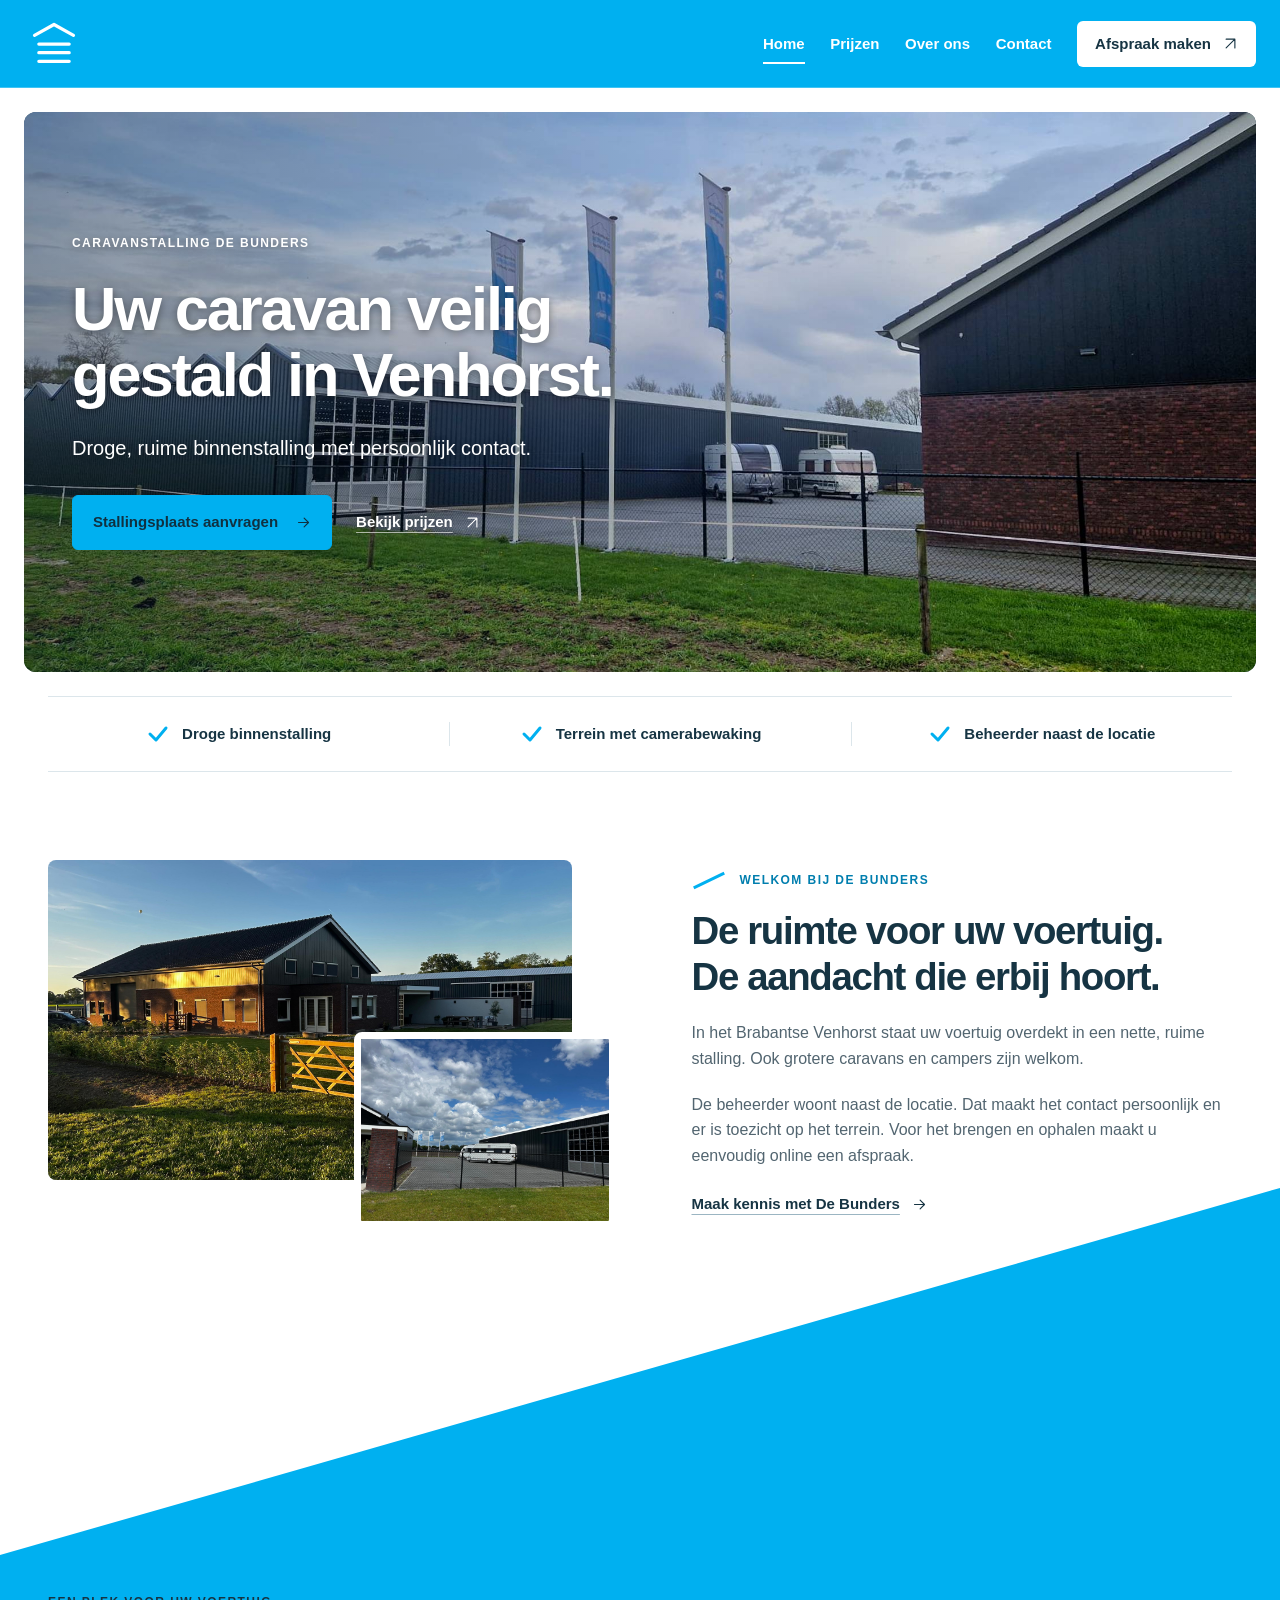
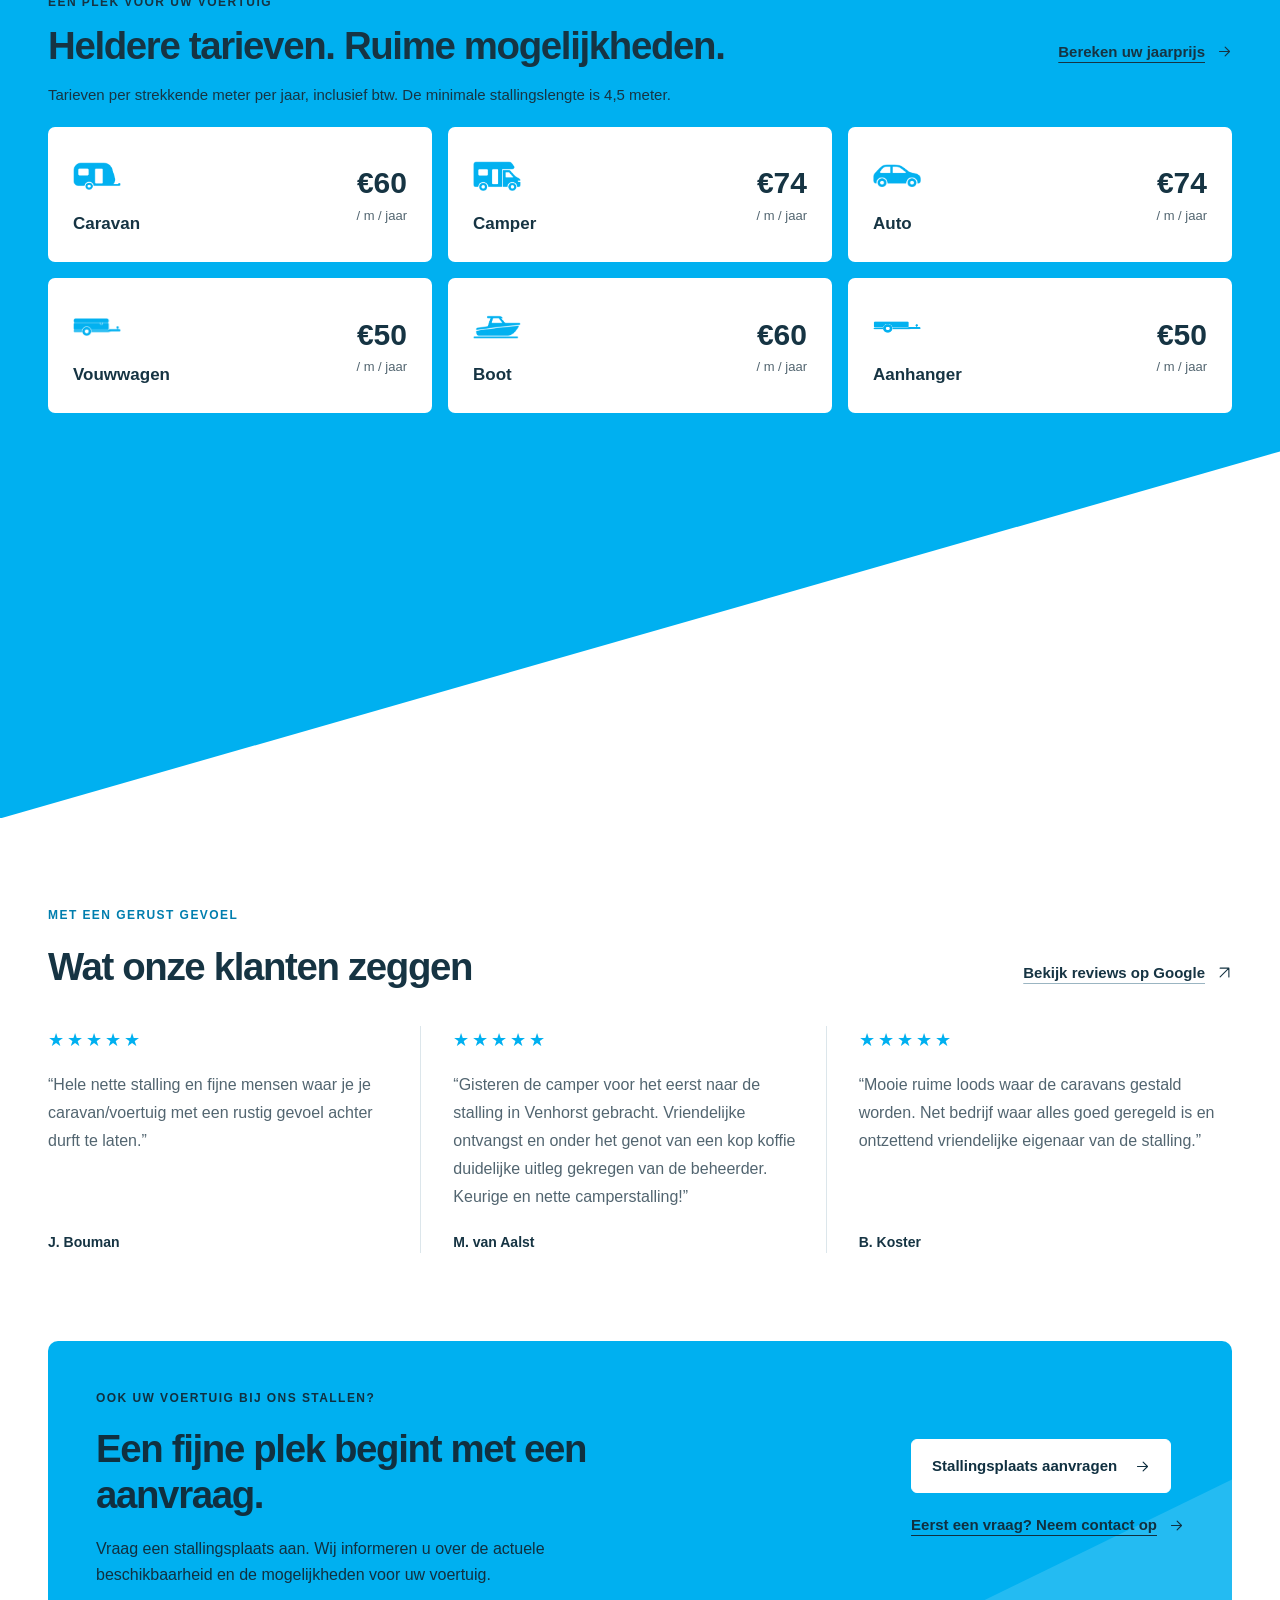
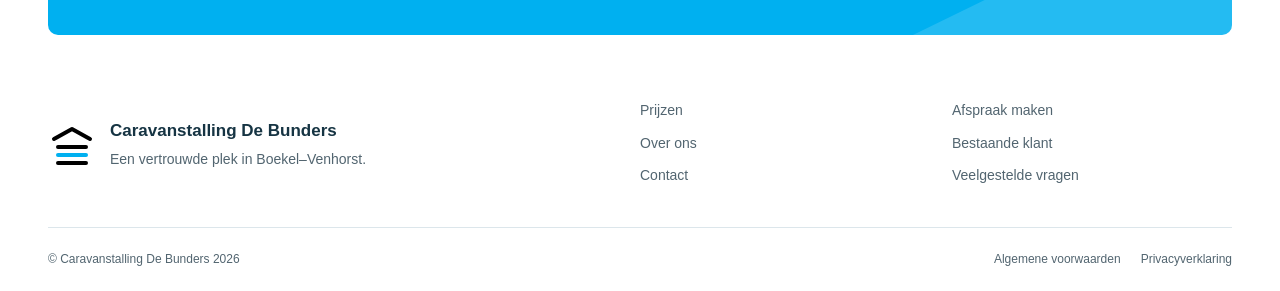
==== commit d6363bd1: "Vernieuw homepage en contactfoto en ruim ongebruikte bestanden op" ====
--- a/index.html
+++ b/index.html
@@ -28,18 +28,17 @@
     </nav>
   </header>
   <main id="inhoud">
-    <section class="home-intro home-wrap" aria-labelledby="welkom-titel">
-      <div class="home-intro-copy">
-        <h1 id="welkom-titel" class="home-brand-heading"><img class="home-brand-logo" src="assets/images/Icon.png" alt="Caravanstalling De Bunders Boekel–Venhorst" width="928" height="606" decoding="async"></h1>
-        <p class="home-lead">Ruime, droge en beveiligde binnenstalling voor uw caravan, camper en andere voertuigen.</p>
+    <section class="home-hero" aria-labelledby="welkom-titel">
+      <img class="home-hero-photo" src="assets/images/Home.jpg" alt="Het stallingsgebouw van De Bunders met vlaggen en caravans op het afgesloten terrein" width="2160" height="1440" fetchpriority="high" decoding="async">
+      <div class="home-hero-content home-wrap">
+        <p class="home-eyebrow">Caravanstalling De Bunders</p>
+        <h1 id="welkom-titel">Uw caravan veilig gestald in Venhorst.</h1>
+        <p class="home-hero-lead">Droge, ruime binnenstalling met persoonlijk contact.</p>
         <div class="home-actions">
           <a href="klant-worden.html" class="home-button">Stallingsplaats aanvragen <svg class="ui-arrow" viewBox="0 0 24 24" aria-hidden="true" focusable="false"><path d="M4 12h16M13 5l7 7-7 7"/></svg></a>
           <a href="prijzen.html" class="home-text-link">Bekijk prijzen <svg class="ui-arrow" viewBox="0 0 24 24" aria-hidden="true" focusable="false"><path d="M5 19 19 5M5 5h14v14"/></svg></a>
         </div>
       </div>
-      <figure class="home-intro-photo">
-        <img src="assets/images/Foto Stalling.jpeg" alt="Het stallingsgebouw van De Bunders met de oprit en het afgesloten terrein" width="1600" height="1200" fetchpriority="high" decoding="async">
-      </figure>
     </section>
     <div class="home-assurances home-wrap" aria-label="De voordelen van onze stalling">
       <p><svg class="home-roof-check" viewBox="0 0 24 24" aria-hidden="true" focusable="false"><path d="M4 12 10 18 20 6"/></svg> Droge binnenstalling</p>
--- a/assets/css/home.css
+++ b/assets/css/home.css
@@ -18,10 +18,21 @@
 
 .home-page #inhoud { scroll-margin-top:110px; }
 
-.home-intro { display:grid; grid-template-columns:1fr 1.05fr; align-items:center; gap:52px; padding-block:52px; }
-.home-intro h1 { margin:0; font-size:clamp(42px, 4.5vw, 64px); line-height:1.07; }
-.home-intro .home-brand-heading { line-height:0; }
-.home-brand-logo { display:block; width:85%; max-width:440px; height:auto; }
+/* Openingsfoto: een lichte schaduwlaag houdt de witte tekst leesbaar. */
+.home-hero {
+  position:relative; isolation:isolate; display:grid; align-items:center;
+  width:min(1360px, calc(100% - 48px)); min-height:560px; margin:24px auto;
+  border-radius:12px; overflow:hidden; background:var(--home-ink); color:#fff;
+}
+.home-hero-photo { position:absolute; inset:0; width:100%; height:100%; object-fit:cover; object-position:58% 57%; z-index:-2; }
+.home-hero::before { content:""; position:absolute; inset:0; z-index:-1; background:linear-gradient(90deg, #091d2b59 0%, #091d2b1f 48%, #091d2b00 85%); pointer-events:none; }
+.home-hero-content { padding-block:80px; }
+.home-hero h1, .home-hero-lead, .home-hero .home-eyebrow, .home-hero .home-text-link { text-shadow:0 2px 8px #0006; }
+.home-page .home-hero .home-eyebrow { color:#fff; margin-bottom:22px; }
+.home-hero h1 { max-width:760px; margin:0; font-size:clamp(44px, 4.8vw, 68px); line-height:1.08; text-wrap:balance; }
+.home-hero-lead { max-width:490px; margin:24px 0 0; font-size:20px; line-height:1.65; color:#fff; }
+.home-hero .home-text-link { color:#fff; text-decoration-color:#ffffffa6; }
+.home-hero .home-text-link:hover { color:#fff; text-decoration-color:#fff; }
 .home-lead { max-width:460px; margin:24px 0 0; color:var(--home-muted); font-size:19px; line-height:1.7; }
 .home-actions { display:flex; align-items:center; flex-wrap:wrap; gap:20px 24px; margin-top:30px; }
 .home-button { display:inline-flex; justify-content:center; align-items:center; gap:18px; padding:15px 20px; border:1px solid var(--home-brand); border-radius:6px; background:var(--home-brand); color:#103040; text-decoration:none; font-size:15px; font-weight:700; line-height:1.5; transition:background .2s; }
@@ -29,7 +40,7 @@
 .home-text-link { display:inline-flex; align-items:center; gap:12px; color:var(--home-ink); font-size:15px; font-weight:650; text-decoration:underline; text-decoration-color:#9bb5c2; text-underline-offset:5px; }
 .home-text-link:hover { color:var(--home-accent); text-decoration-color:currentColor; }
 .home-intro-photo { position:relative; margin:0; isolation:isolate; }
-/* De transparante driehoek krijgt schaduw langs de onderrand en rechterrand. */
+/* Scherpe fotohoek met schaduw langs de onderrand en rechterrand. */
 .home-intro-photo::before {
   content:""; position:absolute; right:-16px; bottom:-16px;
   width:65%; aspect-ratio:var(--roof-ratio); z-index:-1;
@@ -95,13 +106,13 @@
 .home-vehicle-grid { display:grid; grid-template-columns:repeat(3,1fr); gap:16px; margin:0; }
 .home-vehicle { display:flex; align-items:center; justify-content:space-between; gap:16px; padding:24px; background:white; border:1px solid var(--home-line); border-radius:7px; }
 .home-vehicle dt { display:flex; flex-direction:column; align-items:flex-start; gap:10px; font-size:17px; font-weight:650; }
-.home-vehicle dt img { object-fit:contain; filter:brightness(0) saturate(100%) invert(36%) sepia(36%) saturate(1887%) hue-rotate(156deg) brightness(88%) contrast(101%); }
+.home-vehicle dt img { object-fit:contain; filter:brightness(0) saturate(100%) invert(55.90845%) sepia(100%) saturate(1102.98555%) hue-rotate(160.30461deg) brightness(86.58510%) contrast(120.58903%); }
 .home-vehicle dd { margin:0; text-align:right; font-size:30px; font-weight:650; line-height:1.25; }
 .home-vehicle dd span { display:block; margin-top:6px; color:var(--home-muted); font-size:13px; font-weight:400; }
 .home-review-grid { display:grid; grid-template-columns:repeat(3,1fr); gap:32px; margin-top:36px; }
 .home-review { display:flex; flex-direction:column; margin:0; padding:0 24px 0 0; border-right:1px solid var(--home-line); }
 .home-review:last-child { border:0; padding-right:0; }
-.home-stars { color:var(--home-accent); letter-spacing:3px; font-size:18px; }
+.home-stars { color:var(--home-brand); letter-spacing:3px; font-size:18px; }
 .home-review blockquote { margin:16px 0 20px; color:var(--home-muted); font-size:16px; line-height:1.75; }
 .home-review blockquote p { margin:0; }
 .home-review figcaption { margin-top:auto; font-size:14px; font-weight:650; }
@@ -127,11 +138,7 @@
 .home-footer-bottom p { margin:0; }
 .home-footer-bottom > div { display:flex; flex-wrap:wrap; gap:20px; }
 
-@media (min-width:901px) {
-  .home-intro { grid-template-columns:minmax(0, .9fr) minmax(0, 1.15fr); }
-}
 @media (max-width:1100px) {
-  .home-intro { gap:32px; }
   .home-intro-photo > img { height:440px; }
   .home-location { gap:40px; }
   .home-section-heading { align-items:flex-start; flex-direction:column; gap:20px; }
@@ -139,9 +146,8 @@
 }
 @media (max-width:900px) {
   .home-page .home-wrap { width:calc(100% - 48px); }
-  .home-intro { gap:24px; padding-block:60px 40px; }
-  .home-intro h1 { font-size:clamp(37px, 5.4vw, 48px); }
-  .home-intro .home-eyebrow { font-size:11px; letter-spacing:.08em; }
+  .home-hero { min-height:500px; }
+  .home-hero-content { padding-block:64px; }
   .home-lead { font-size:17px; }
   .home-intro-photo > img { height:420px; }
   .home-intro-photo figcaption { left:12px; right:12px; bottom:12px; max-width:calc(100% - 24px); padding:8px 12px; }
@@ -159,17 +165,22 @@
   .home-request-actions { justify-self:start; }
 }
 @media (max-width:650px) {
+  .home-hero { width:calc(100% - 24px); margin:16px auto; border-radius:10px; }
+  .home-page .home-hero-content.home-wrap { width:calc(100% - 32px); }
   .home-diagonal-band.home-section {
     padding-top:calc(var(--diagonal-depth) + 48px);
     padding-bottom:calc(var(--diagonal-depth) + 48px);
   }
-  .home-brand-logo { width:100%; max-width:440px; margin-inline:auto; }
   .home-page .home-wrap { width:calc(100% - 40px); }
-  .home-intro { grid-template-columns:1fr; gap:36px; padding-block:60px 40px; }
+  .home-hero-content { padding-block:48px; }
+  .home-hero::before { background:linear-gradient(180deg, #091d2b14 0%, #091d2b33 100%); }
+  .home-hero-photo { object-position:58% center; }
+  .home-hero h1 { max-width:500px; font-size:clamp(36px, 9.5vw, 48px); line-height:1.12; }
+  .home-page .home-hero .home-eyebrow { font-size:11px; letter-spacing:.1em; margin-bottom:20px; }
+  .home-hero-lead { margin-top:22px; font-size:18px; }
+  .home-hero .home-actions { align-items:flex-start; flex-direction:column; gap:22px; margin-top:28px; }
   .home-intro-photo::before { right:-12px; bottom:-12px; }
-  .home-intro h1 { font-size:clamp(39px, 10vw, 54px); }
   .home-lead { margin-top:20px; }
-  .home-brand-heading + .home-lead { margin-top:76px; }
   .home-actions { margin-top:24px; gap:18px 24px; }
   .home-intro-photo > img { height:auto; aspect-ratio:4/3; }
   .home-assurances { grid-template-columns:1fr; gap:12px; padding-block:22px; }
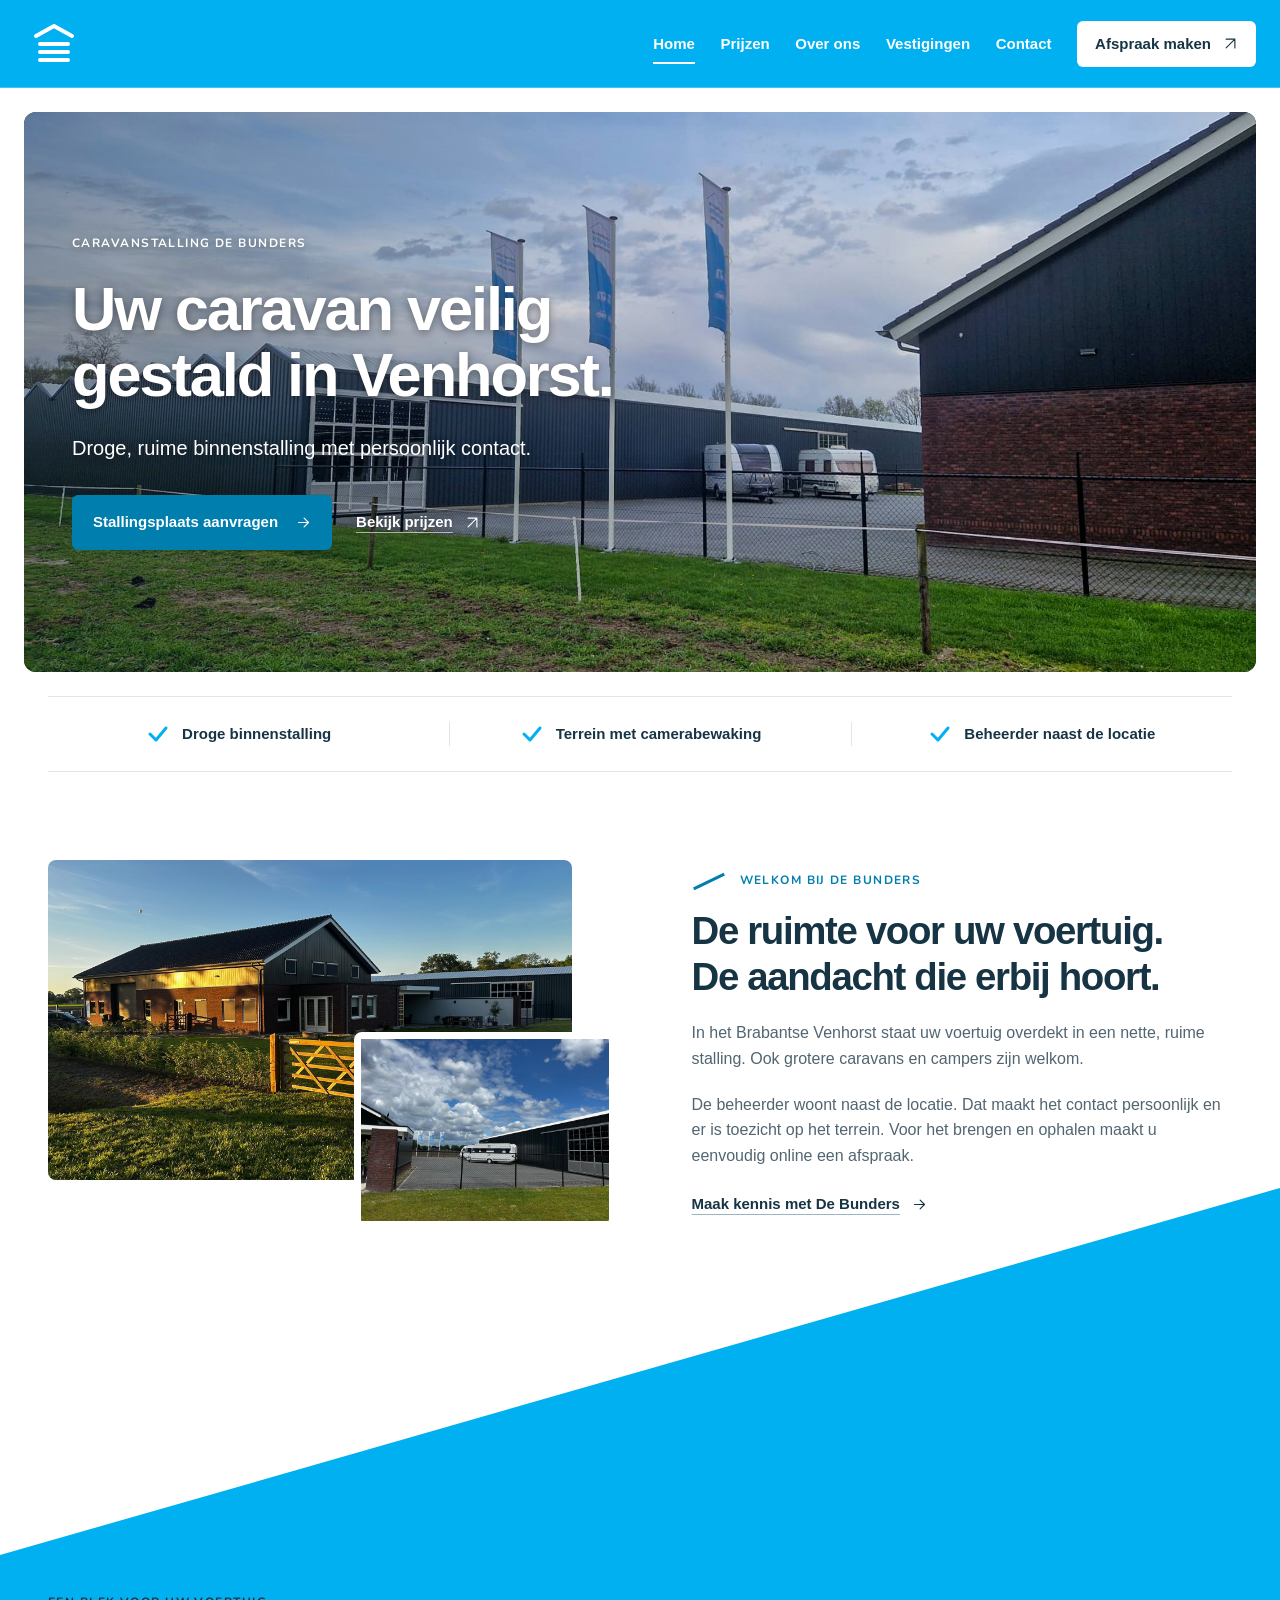
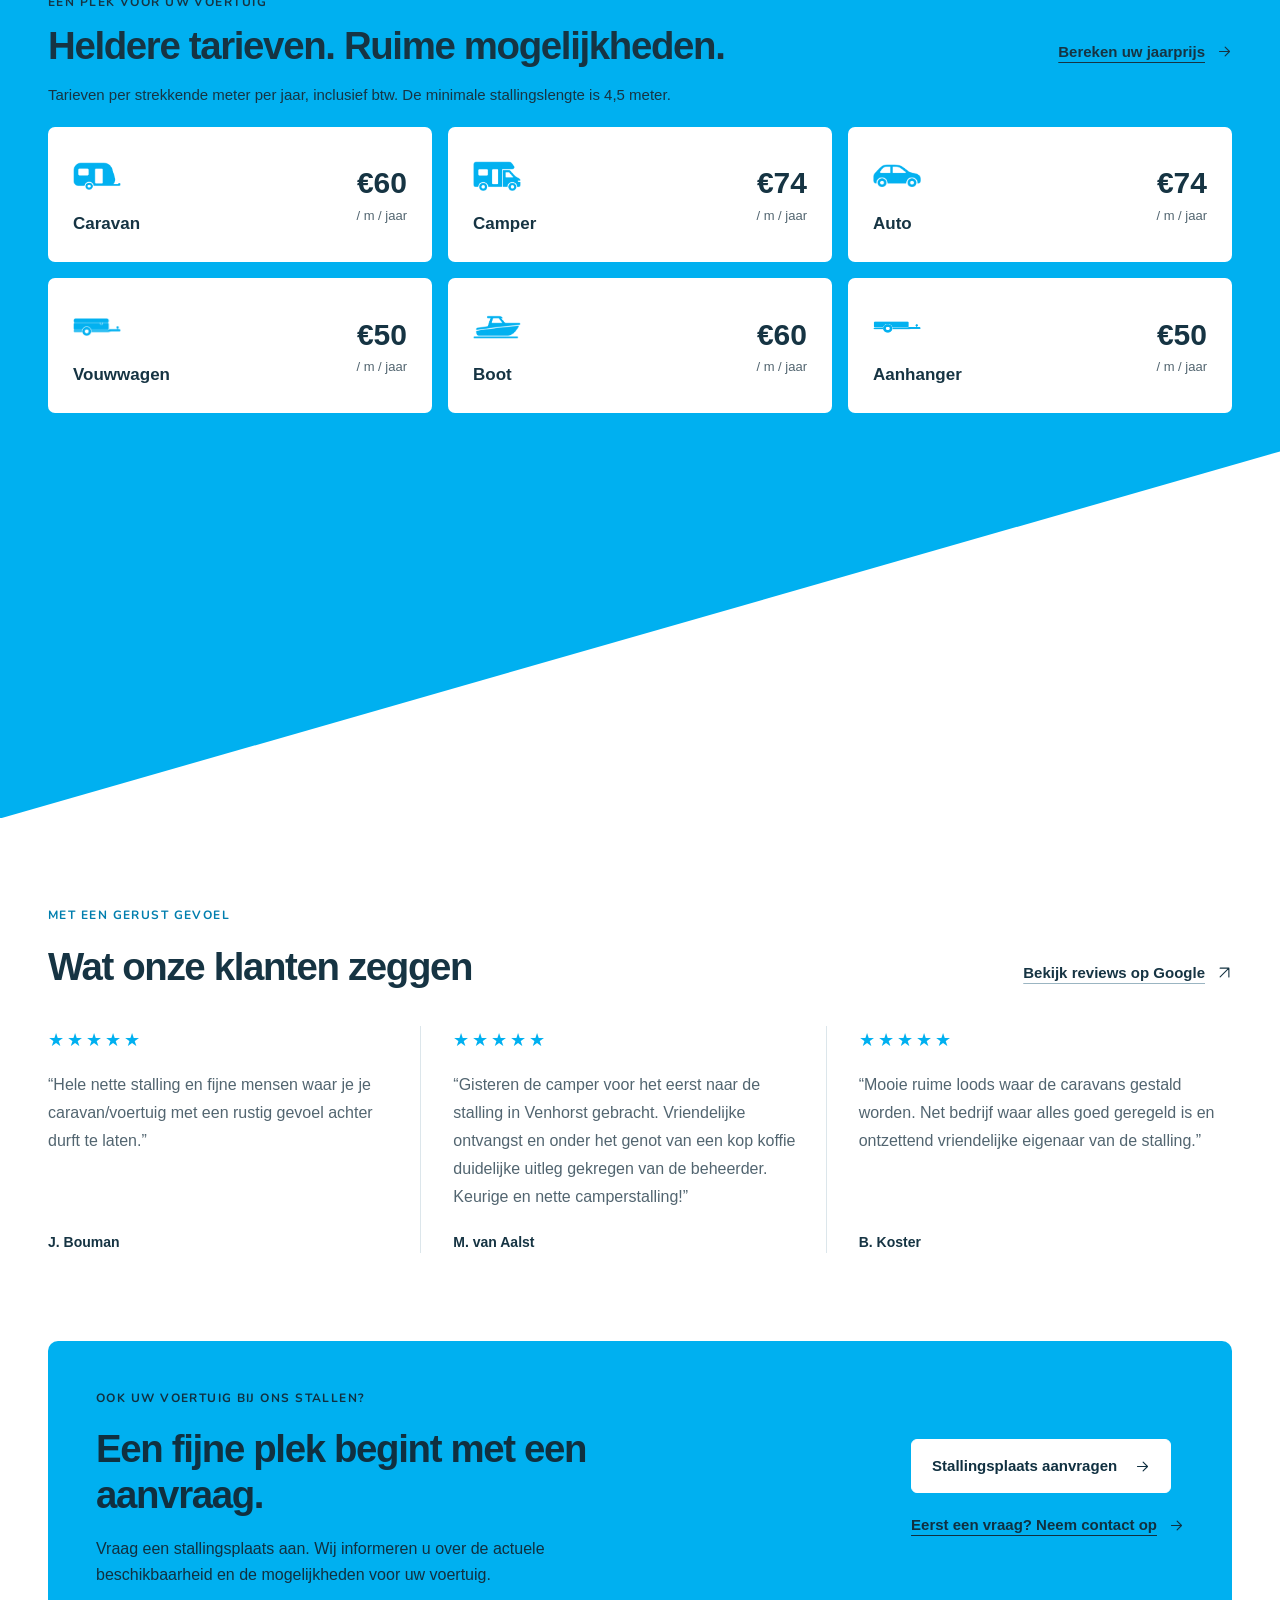
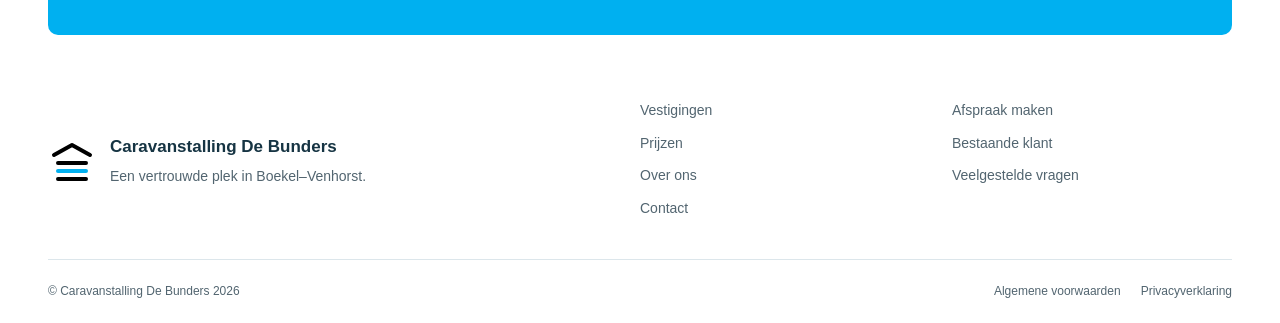
==== commit baa9bdf5: "Voeg vestigingenpagina met voorbeeldlocatie toe" ====
--- a/index.html
+++ b/index.html
@@ -23,6 +23,7 @@
       <a href="index.html" aria-current="page">Home</a>
       <a href="prijzen.html">Prijzen</a>
       <a href="over.html">Over ons</a>
+      <a href="vestigingen.html">Vestigingen</a>
       <a href="contact.html">Contact</a>
       <a href="bestaande-klant.html#afspraak-maken" class="nav-appointment">Afspraak maken <svg class="ui-arrow" viewBox="0 0 24 24" aria-hidden="true" focusable="false"><path d="M5 19 19 5M5 5h14v14"/></svg></a>
     </nav>
@@ -113,7 +114,7 @@
   <footer class="home-footer home-wrap">
     <div class="home-footer-grid">
       <div class="home-footer-identity"><img class="home-footer-mark" src="assets/images/favicon.svg" alt="" width="48" height="48" loading="lazy"><div><p class="home-footer-brand">Caravanstalling De Bunders</p><p>Een vertrouwde plek in Boekel–Venhorst.</p></div></div>
-      <nav aria-label="Meer informatie"><a href="prijzen.html">Prijzen</a><a href="over.html">Over ons</a><a href="contact.html">Contact</a></nav>
+      <nav aria-label="Meer informatie"><a href="vestigingen.html">Vestigingen</a><a href="prijzen.html">Prijzen</a><a href="over.html">Over ons</a><a href="contact.html">Contact</a></nav>
       <nav aria-label="Voor onze klanten"><a href="bestaande-klant.html#afspraak-maken">Afspraak maken</a><a href="bestaande-klant.html">Bestaande klant</a><a href="bestaande-klant.html#faq">Veelgestelde vragen</a></nav>
     </div>
     <div class="home-footer-bottom"><p>© Caravanstalling De Bunders 2026</p><div><a href="algemene-voorwaarden.html">Algemene voorwaarden</a><a href="privacyverklaring.html">Privacyverklaring</a></div></div>
--- a/assets/css/style.css
+++ b/assets/css/style.css
@@ -36,8 +36,8 @@
   width:60px; height:60px; margin:0; flex-shrink:0;
 }
 .navbar-mark {
-  display:block; width:52px; height:52px; fill:none; stroke:currentColor;
-  stroke-width:3; stroke-linecap:round; stroke-linejoin:round;
+  display:block; width:48px; height:48px; fill:none; stroke:currentColor;
+  stroke-width:4; stroke-linecap:round; stroke-linejoin:round;
 }
 .nav-links {
   position:relative; display:flex; align-self:center; align-items:center;
--- a/assets/css/home.css
+++ b/assets/css/home.css
@@ -1,4 +1,11 @@
 /* Homepage en gedeelde vormgeving voor alle pagina's. */
+@font-face {
+  font-family:"Bunders Rounded";
+  src:url("../fonts/nunito-labels.woff2") format("woff2");
+  font-style:normal;
+  font-weight:700;
+  font-display:swap;
+}
 .home-page {
   --home-ink:#163443;
   --home-muted:#526570;
@@ -13,7 +20,7 @@
 .home-page .home-wrap { width:min(1240px, calc(100% - 96px)); margin-inline:auto; }
 .home-page h1, .home-page h2 { font-weight:650; letter-spacing:-.035em; }
 .home-page h2 { margin:0; font-size:clamp(28px, 3vw, 40px); line-height:1.2; }
-.home-page .home-eyebrow { margin:0 0 18px; color:var(--home-accent); font-size:12px; font-weight:700; letter-spacing:.12em; text-transform:uppercase; }
+.home-page .home-eyebrow { margin:0 0 18px; color:var(--home-accent); font-family:"Arial Rounded MT Bold", "Bunders Rounded", Aptos, sans-serif; font-size:12px; font-weight:700; letter-spacing:.12em; text-transform:uppercase; }
 .home-section { padding-block:88px; }
 
 .home-page #inhoud { scroll-margin-top:110px; }
@@ -33,6 +40,8 @@
 .home-hero-lead { max-width:490px; margin:24px 0 0; font-size:20px; line-height:1.65; color:#fff; }
 .home-hero .home-text-link { color:#fff; text-decoration-color:#ffffffa6; }
 .home-hero .home-text-link:hover { color:#fff; text-decoration-color:#fff; }
+.home-hero .home-button { color:#fff; background:var(--home-accent); border-color:var(--home-accent); }
+.home-hero .home-button:hover { background:#006b95; border-color:#006b95; }
 .home-lead { max-width:460px; margin:24px 0 0; color:var(--home-muted); font-size:19px; line-height:1.7; }
 .home-actions { display:flex; align-items:center; flex-wrap:wrap; gap:20px 24px; margin-top:30px; }
 .home-button { display:inline-flex; justify-content:center; align-items:center; gap:18px; padding:15px 20px; border:1px solid var(--home-brand); border-radius:6px; background:var(--home-brand); color:#103040; text-decoration:none; font-size:15px; font-weight:700; line-height:1.5; transition:background .2s; }
@@ -210,12 +219,6 @@
 /* Kleine daklijnen herhalen het logo zonder de inhoud schuin te zetten. */
 .home-location-copy .home-eyebrow::before {
   content:""; display:inline-block; width:34px; height:3px;
-  margin-right:14px; vertical-align:middle; background:var(--home-brand);
+  margin-right:14px; vertical-align:middle; background:currentColor;
   transform:rotate(var(--roof-angle));
 }
-.home-request { position:relative; isolation:isolate; overflow:hidden; }
-.home-request::before {
-  content:""; position:absolute; right:0; bottom:0;
-  width:clamp(160px, 28vw, 320px); aspect-ratio:var(--roof-ratio);
-  background:#ffffff24; clip-path:polygon(0 100%,100% 0,100% 100%); z-index:-1;
-}
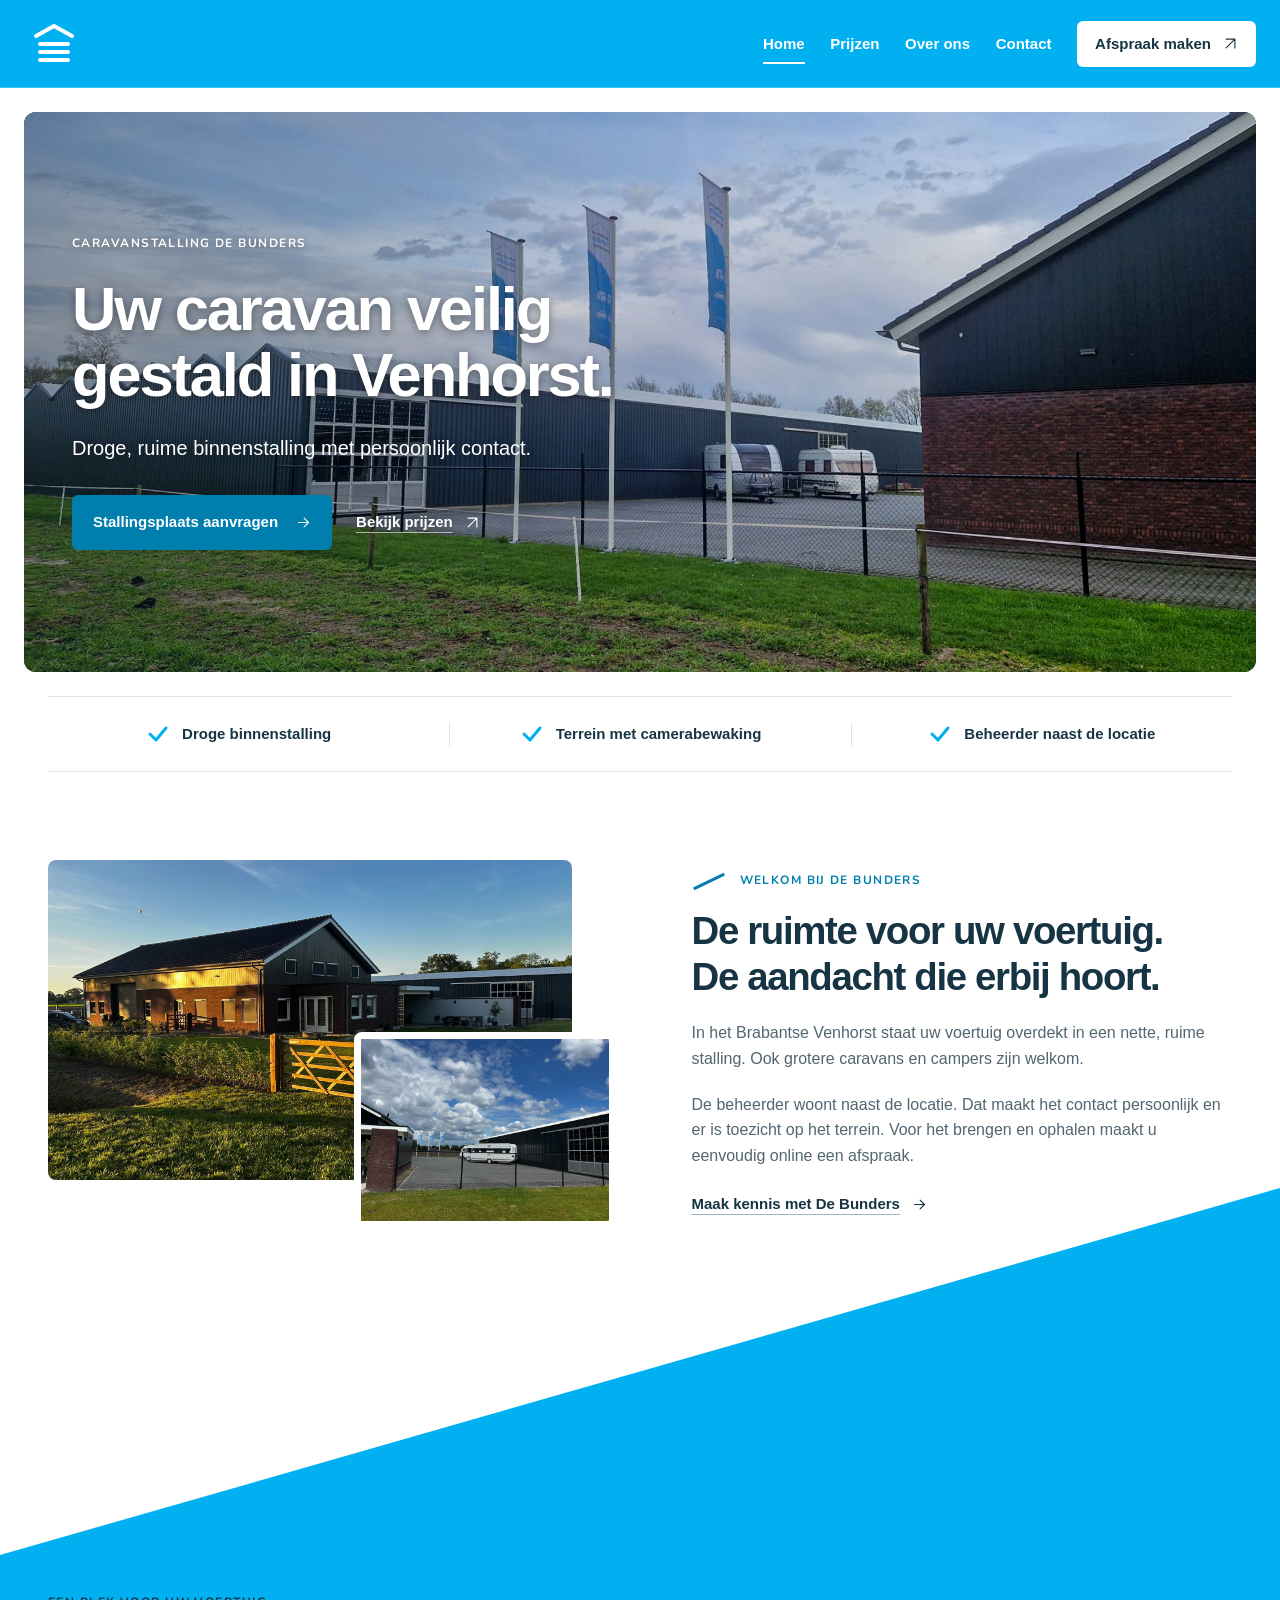
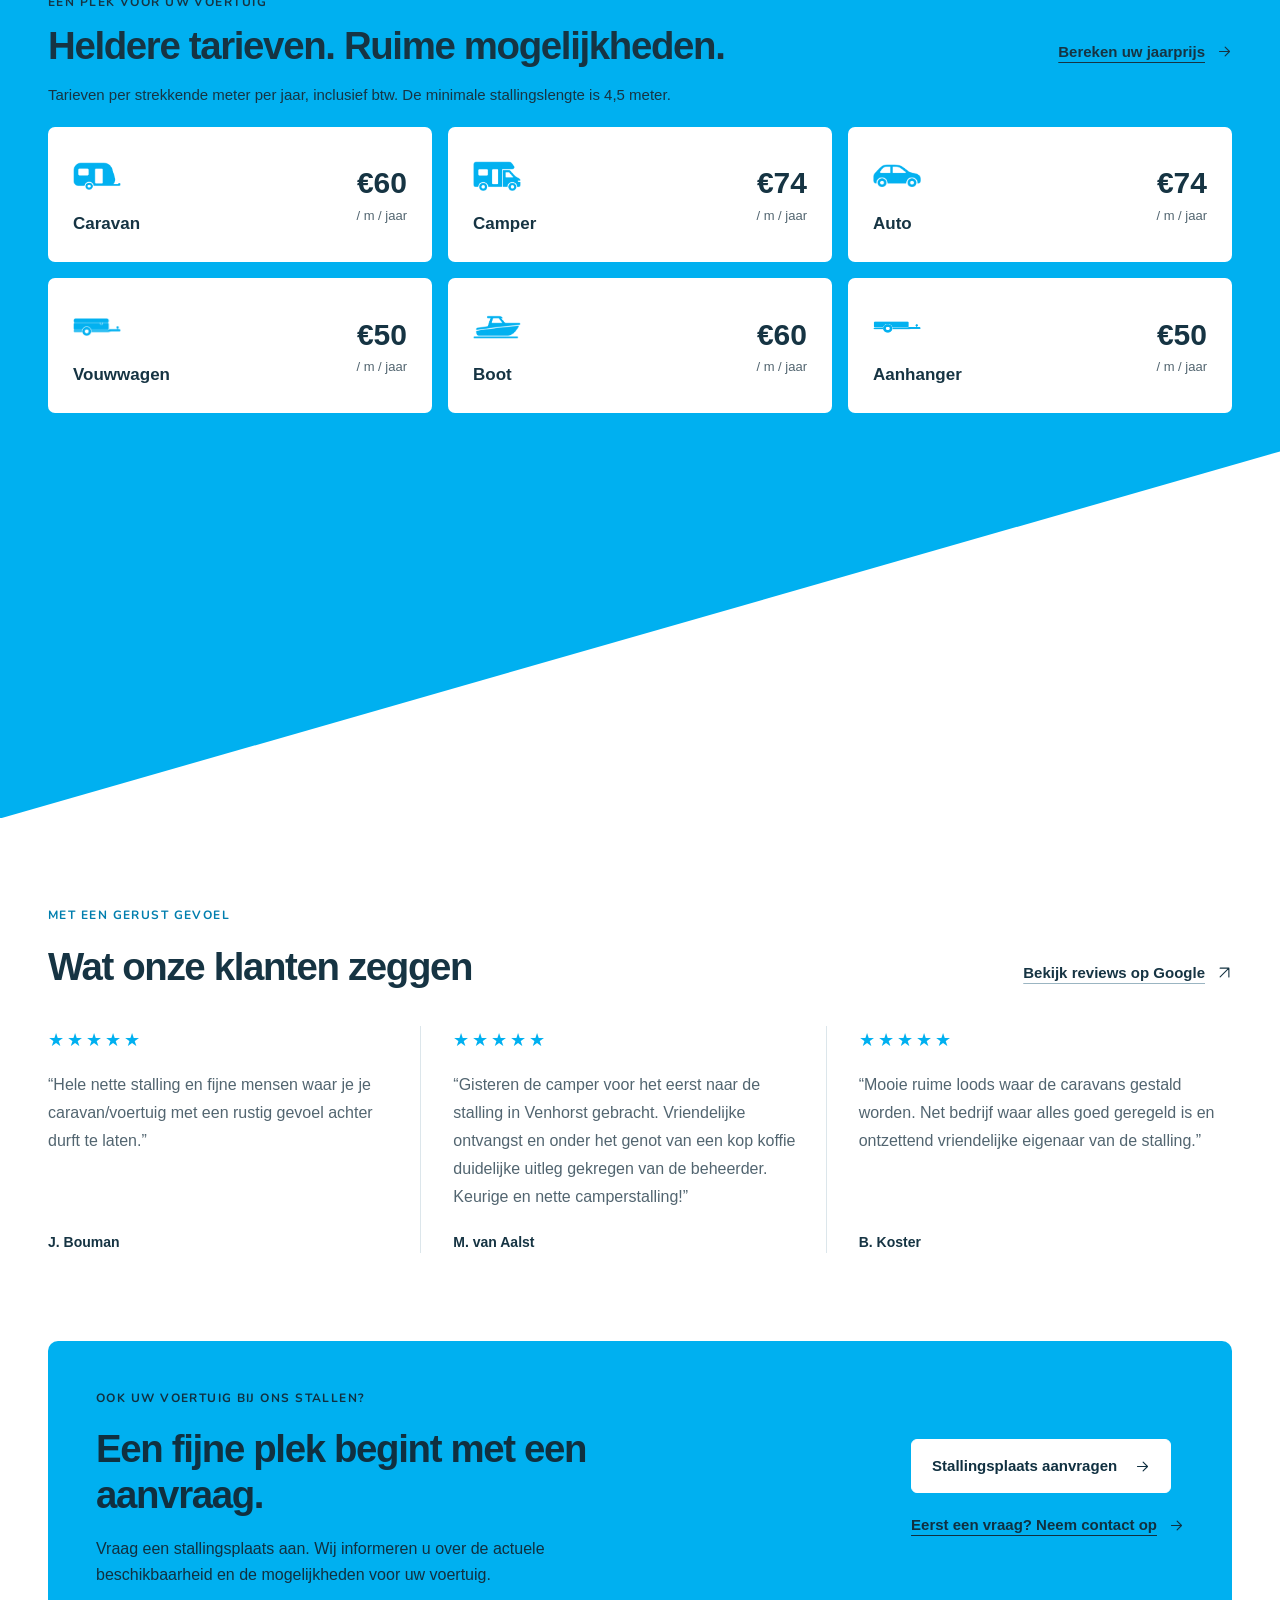
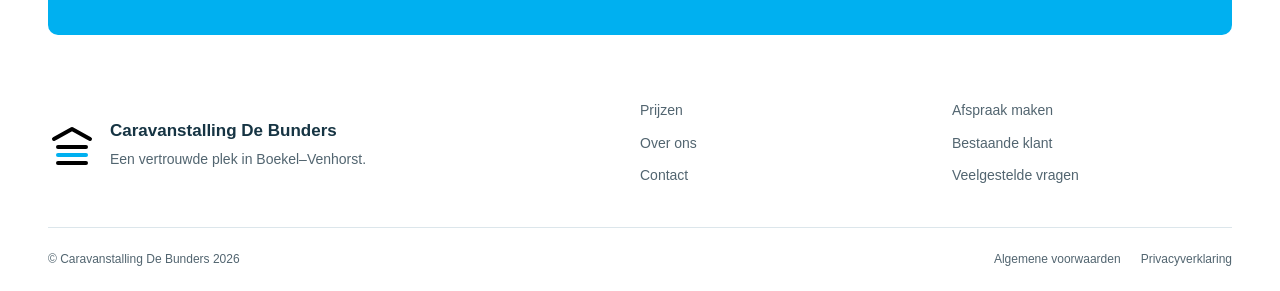
==== commit d2dcbfa8: "Verwijder vestigingenpagina uit huidige site" ====
--- a/index.html
+++ b/index.html
@@ -23,7 +23,6 @@
       <a href="index.html" aria-current="page">Home</a>
       <a href="prijzen.html">Prijzen</a>
       <a href="over.html">Over ons</a>
-      <a href="vestigingen.html">Vestigingen</a>
       <a href="contact.html">Contact</a>
       <a href="bestaande-klant.html#afspraak-maken" class="nav-appointment">Afspraak maken <svg class="ui-arrow" viewBox="0 0 24 24" aria-hidden="true" focusable="false"><path d="M5 19 19 5M5 5h14v14"/></svg></a>
     </nav>
@@ -114,7 +113,7 @@
   <footer class="home-footer home-wrap">
     <div class="home-footer-grid">
       <div class="home-footer-identity"><img class="home-footer-mark" src="assets/images/favicon.svg" alt="" width="48" height="48" loading="lazy"><div><p class="home-footer-brand">Caravanstalling De Bunders</p><p>Een vertrouwde plek in Boekel–Venhorst.</p></div></div>
-      <nav aria-label="Meer informatie"><a href="vestigingen.html">Vestigingen</a><a href="prijzen.html">Prijzen</a><a href="over.html">Over ons</a><a href="contact.html">Contact</a></nav>
+      <nav aria-label="Meer informatie"><a href="prijzen.html">Prijzen</a><a href="over.html">Over ons</a><a href="contact.html">Contact</a></nav>
       <nav aria-label="Voor onze klanten"><a href="bestaande-klant.html#afspraak-maken">Afspraak maken</a><a href="bestaande-klant.html">Bestaande klant</a><a href="bestaande-klant.html#faq">Veelgestelde vragen</a></nav>
     </div>
     <div class="home-footer-bottom"><p>© Caravanstalling De Bunders 2026</p><div><a href="algemene-voorwaarden.html">Algemene voorwaarden</a><a href="privacyverklaring.html">Privacyverklaring</a></div></div>
